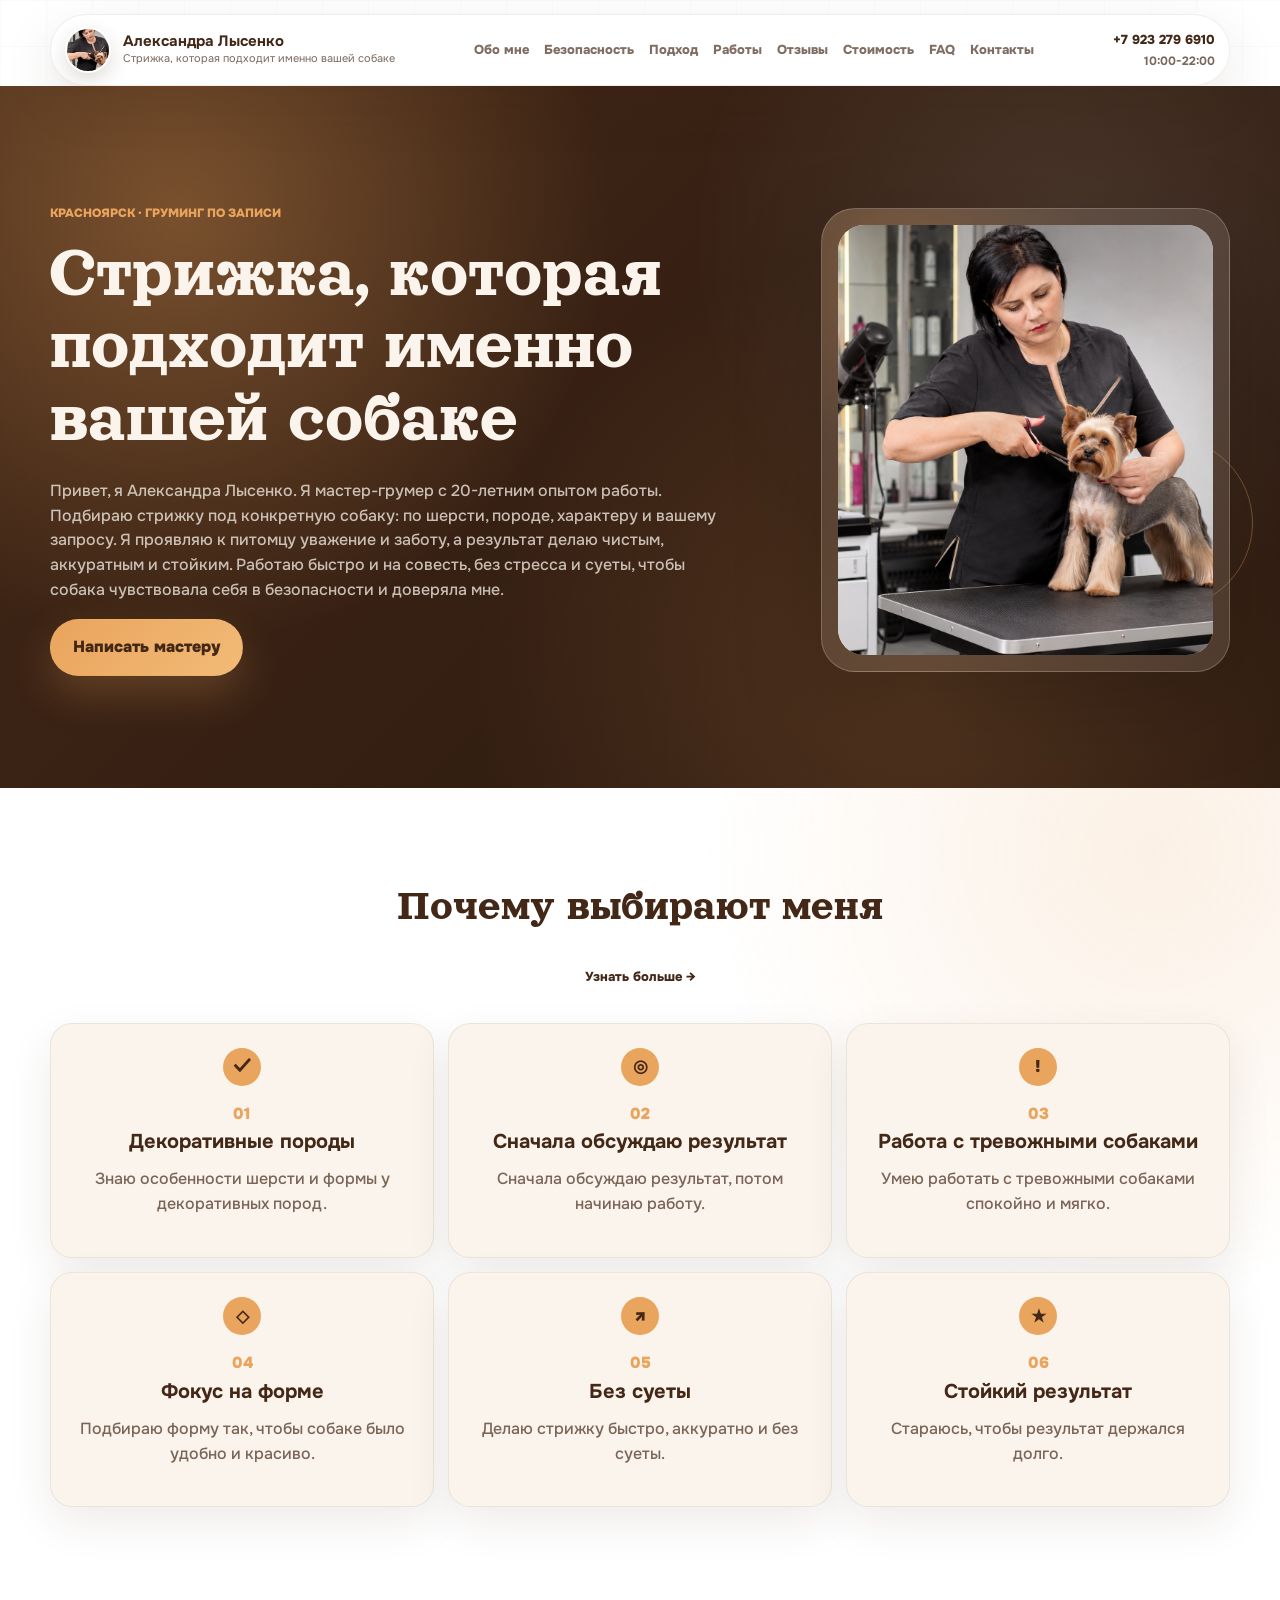
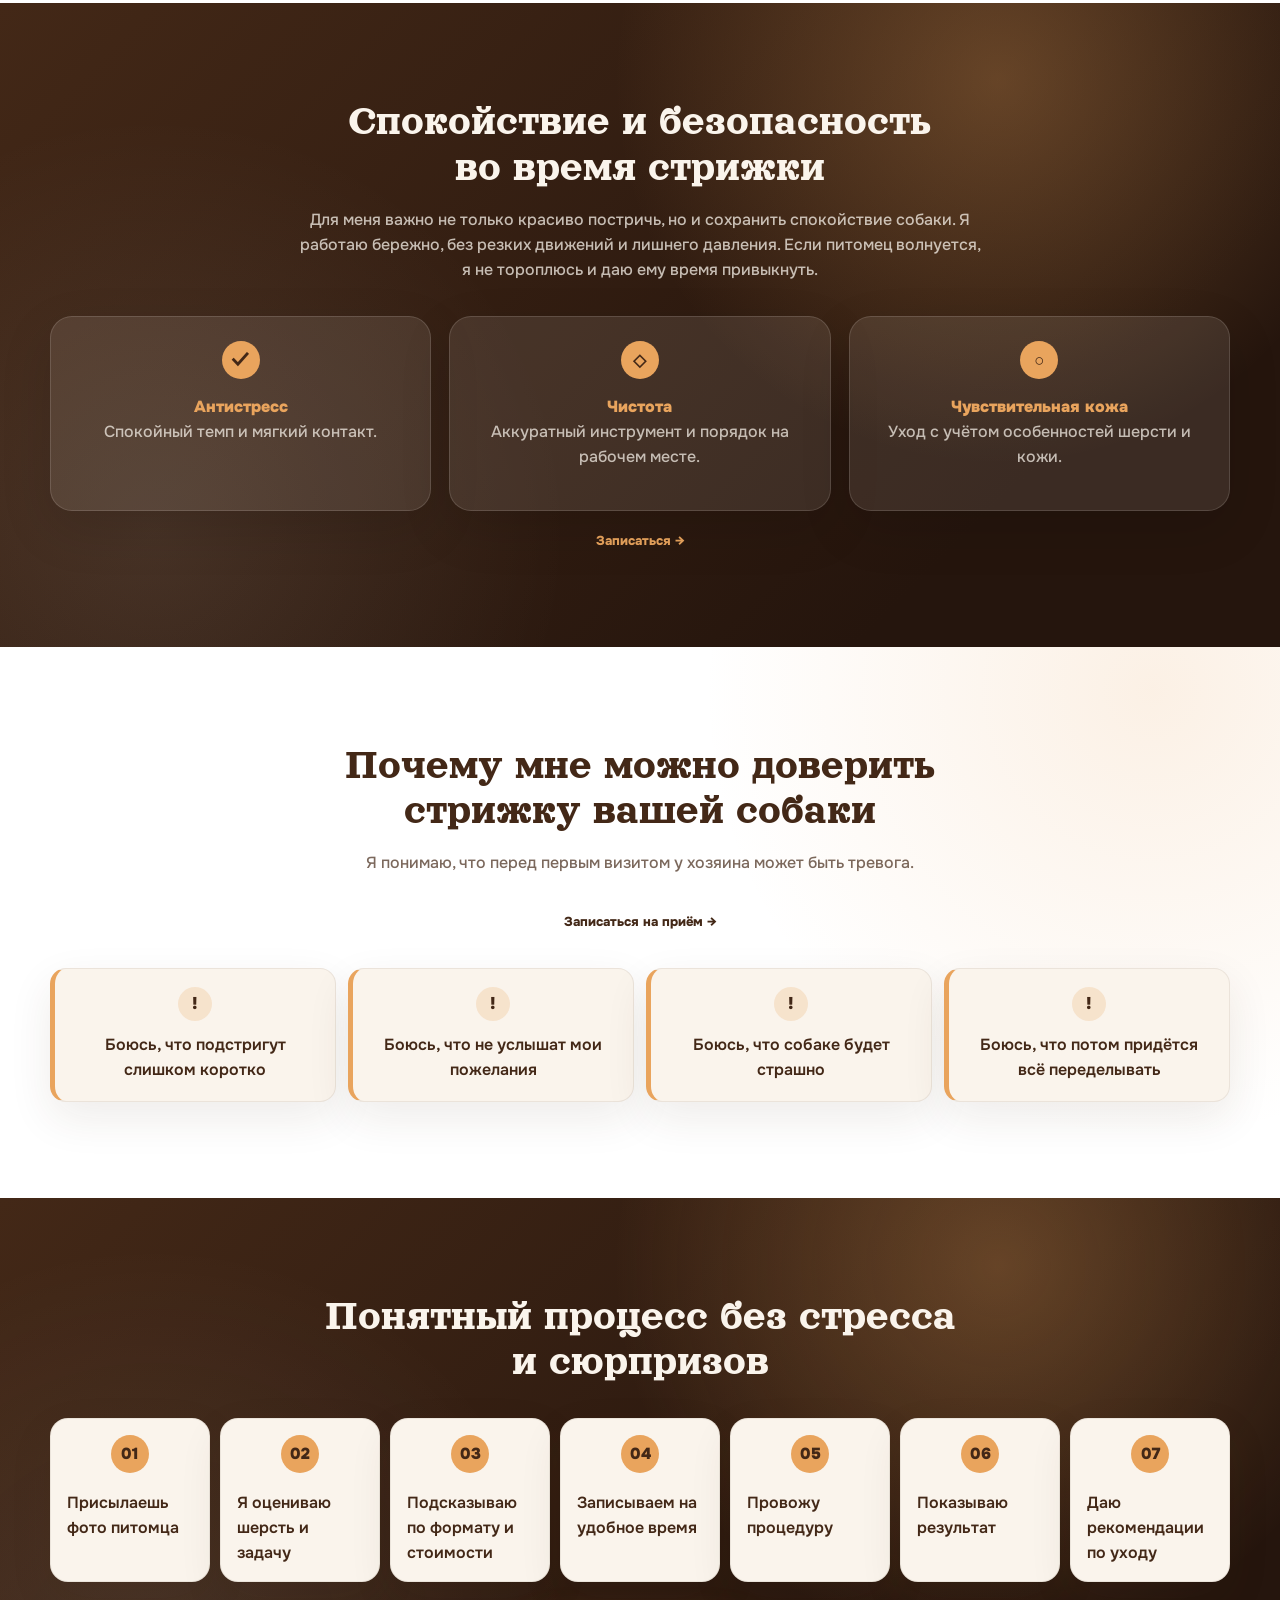
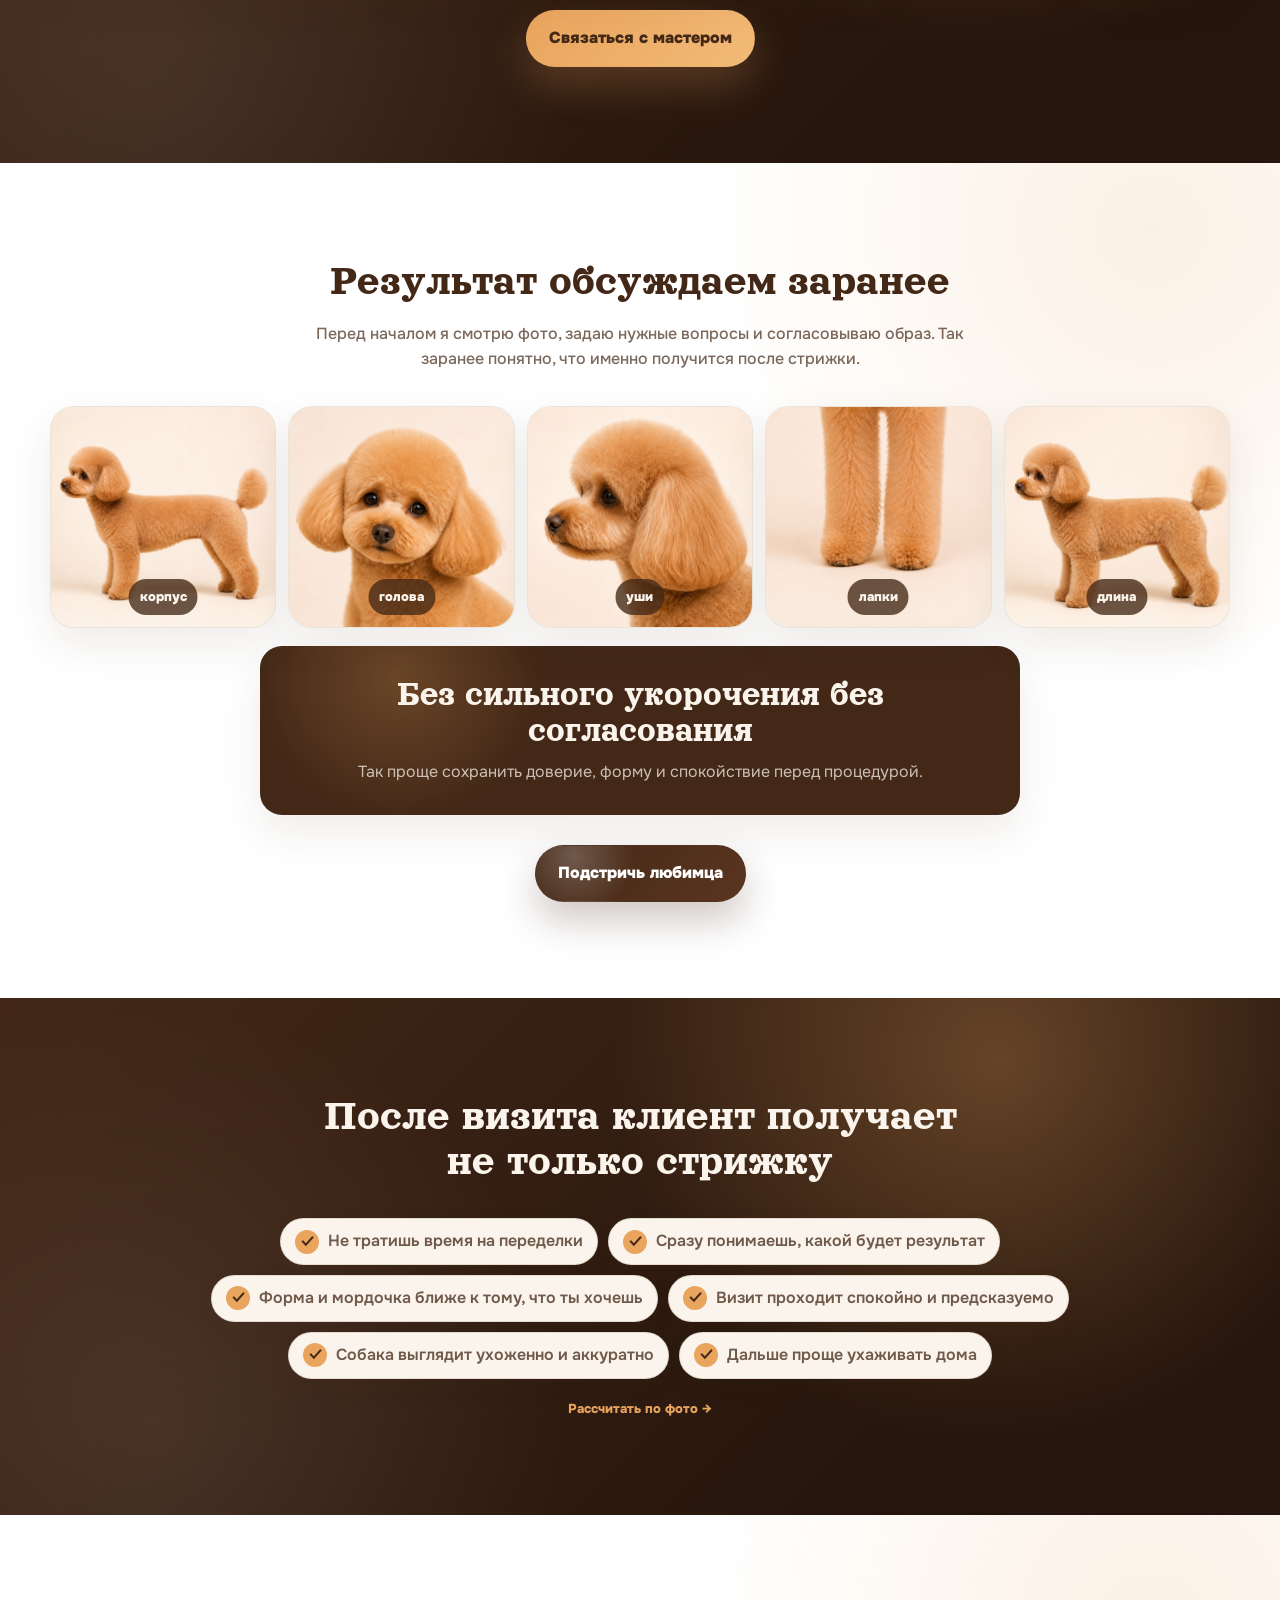
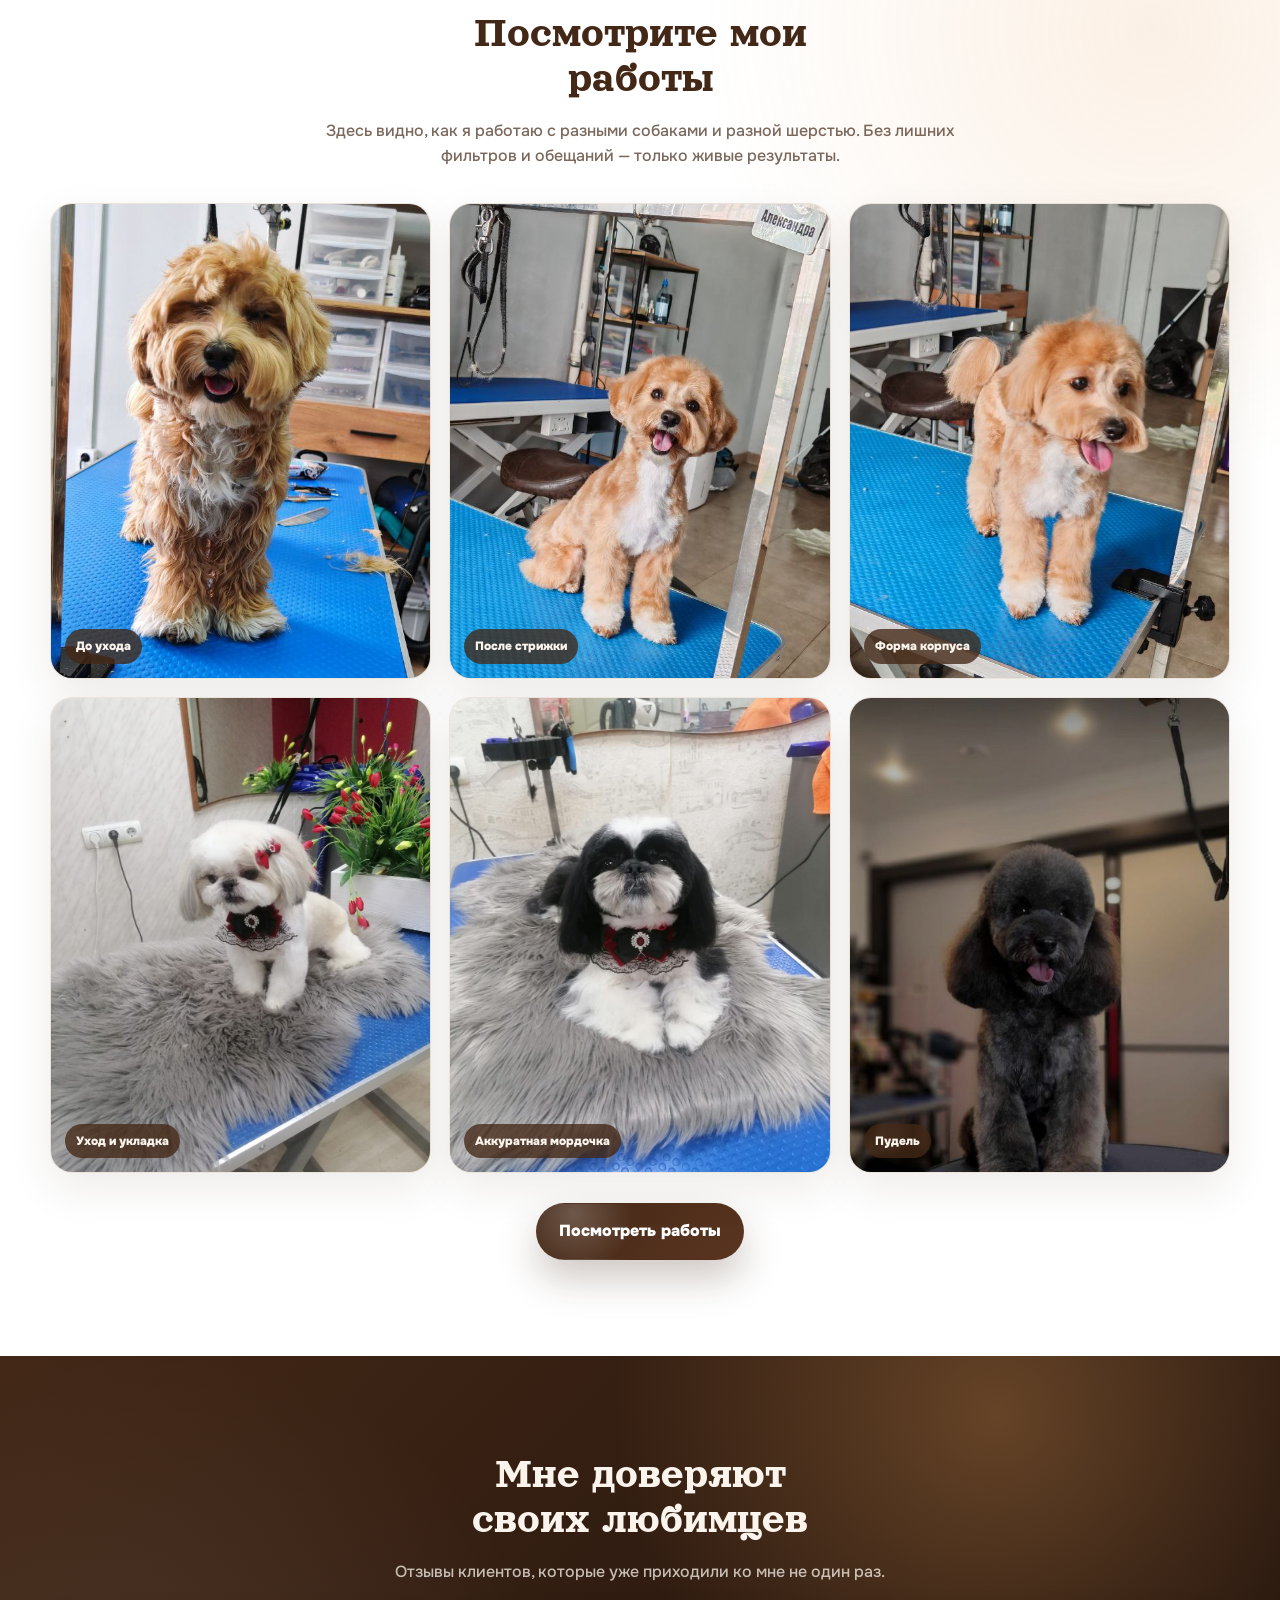
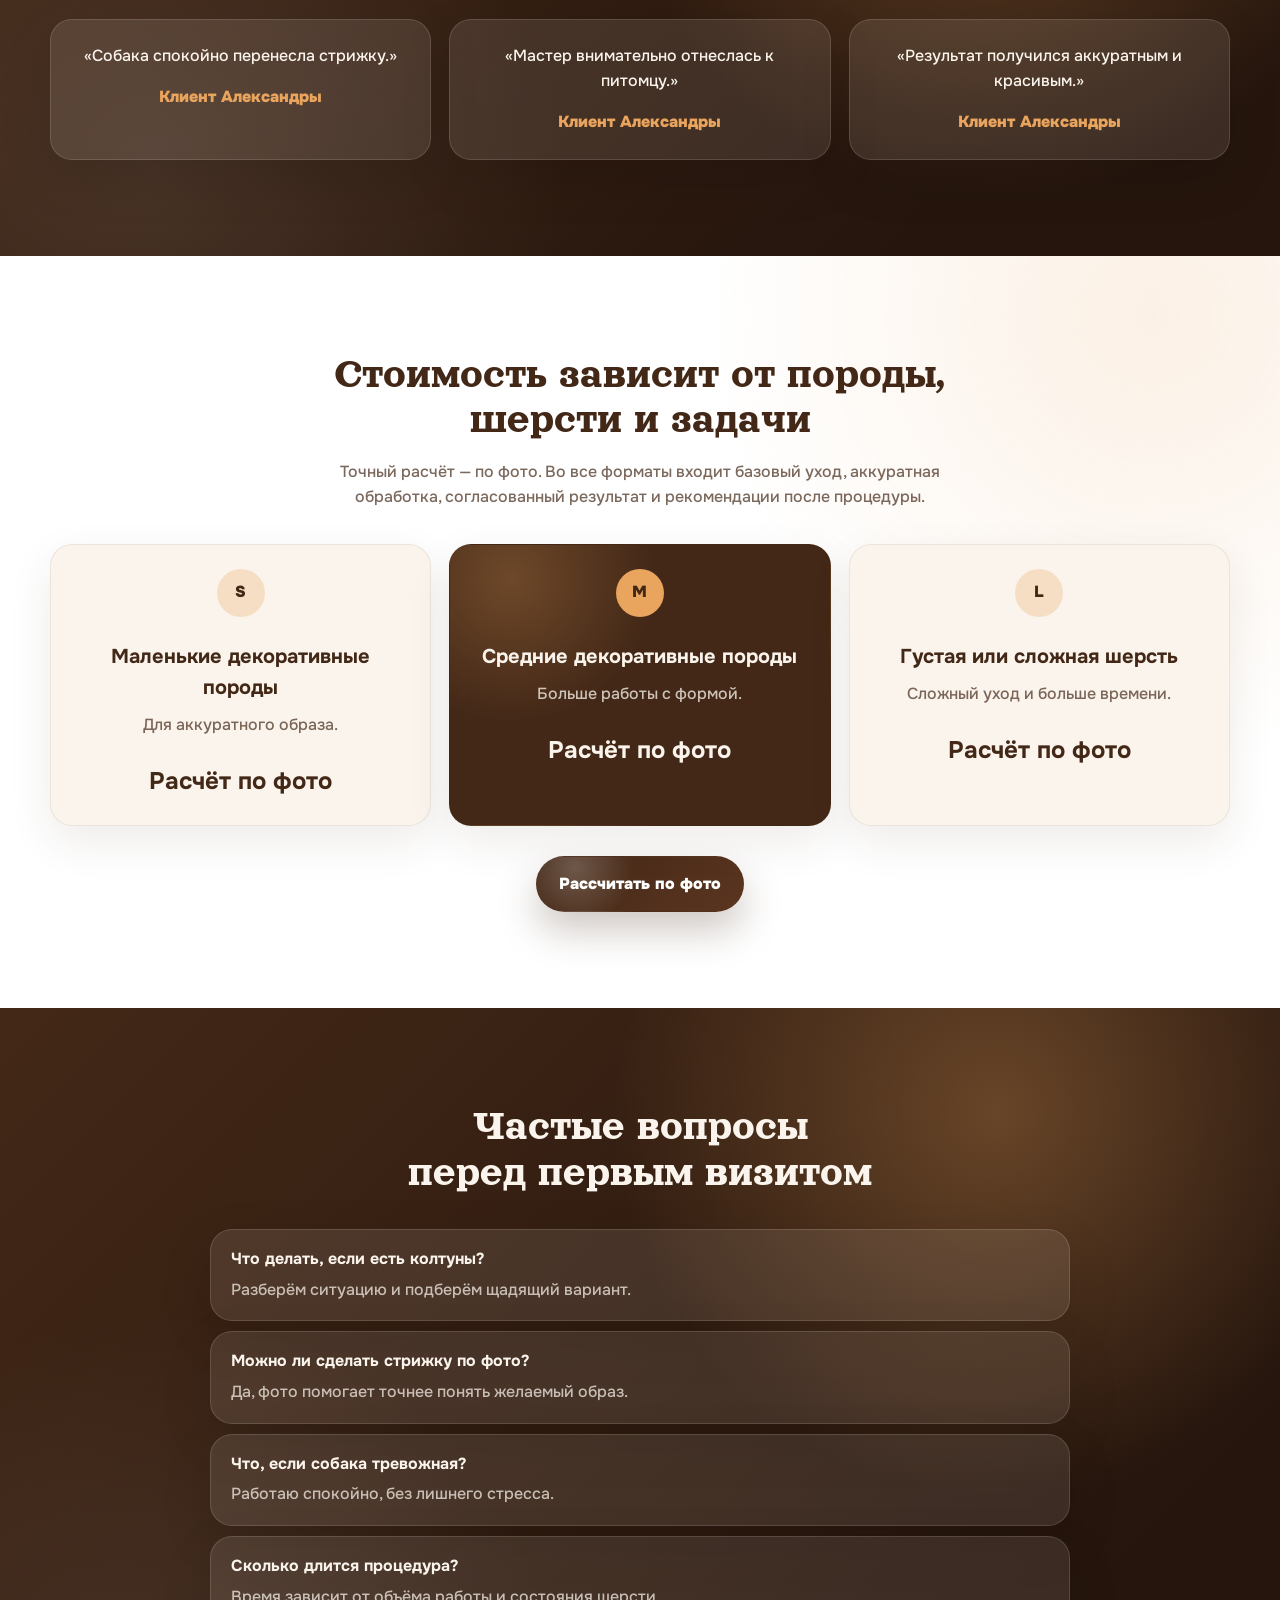
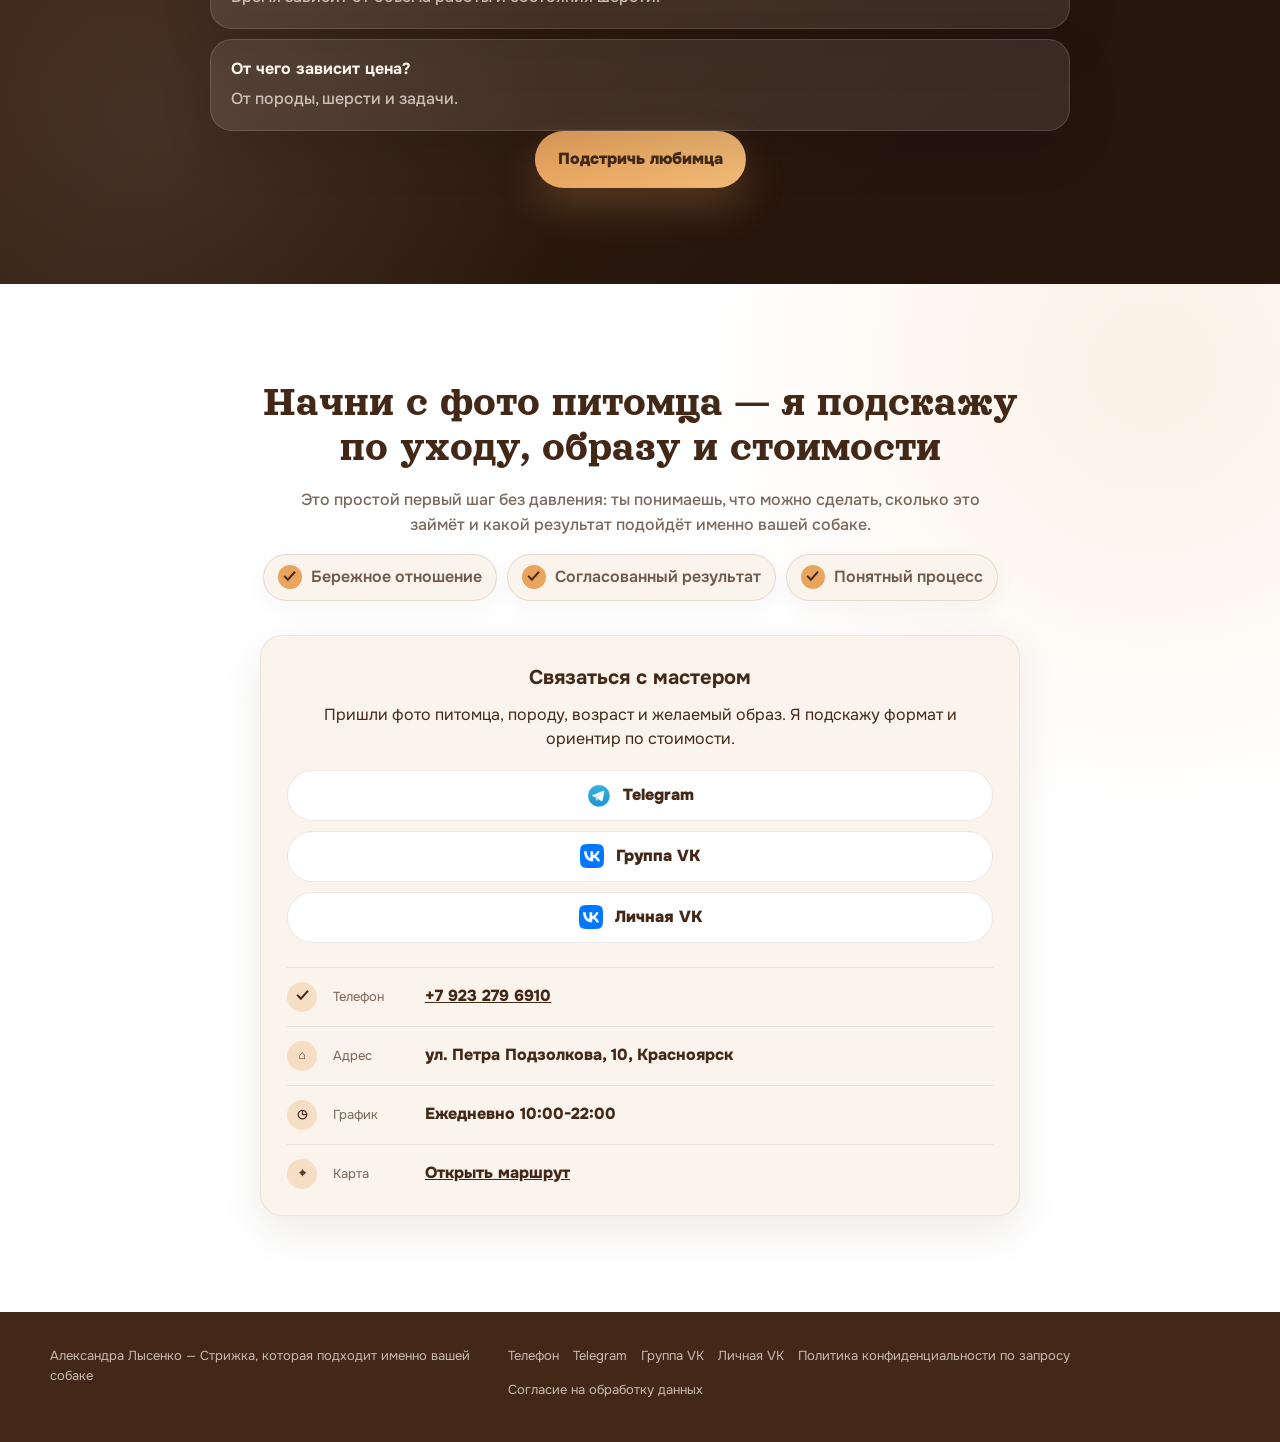
==== index.html @ 7a0119a3 "первый коммит" ====
<!DOCTYPE html>
<html lang="ru">
<head>
  <meta charset="UTF-8" />
  <meta name="viewport" content="width=device-width, initial-scale=1.0" />
  <meta name="description" content="Александра Лысенко — стрижка и уход, которые подходят именно вашей собаке." />
  <meta property="og:title" content="Александра Лысенко — стрижка, которая подходит именно вашей собаке" />
  <meta property="og:description" content="Бережный уход по шерсти, породе, характеру собаки и вашему запросу." />
  <meta property="og:type" content="website" />
  <title>Александра Лысенко — стрижка, которая подходит именно вашей собаке</title>
  <link rel="preconnect" href="https://fonts.googleapis.com" />
  <link rel="preconnect" href="https://fonts.gstatic.com" crossorigin />
  <link href="https://fonts.googleapis.com/css2?family=Onest:wght@400;500;600;700&family=Orelega+One&display=swap" rel="stylesheet" />
  <link rel="stylesheet" href="style.css" />
</head>
<body>
  <div class="page-aura page-aura--rose" aria-hidden="true"></div>
  <div class="page-aura page-aura--sage" aria-hidden="true"></div>

  <header class="site-header">
    <a class="brand" href="#top" aria-label="На главный экран">
      <span class="brand__mark">
        <img src="assets/master-groomer.png" alt="" />
      </span>
      <span>
        <strong>Александра Лысенко</strong>
        <small>Стрижка, которая подходит именно вашей собаке</small>
      </span>
    </a>

    <nav class="main-nav" aria-label="Основное меню">
      <a href="#about">Обо мне</a>
      <a href="#safety">Безопасность</a>
      <a href="#approach">Подход</a>
      <a href="#works">Работы</a>
      <a href="#reviews">Отзывы</a>
      <a href="#price">Стоимость</a>
      <a href="#faq">FAQ</a>
      <a href="#contact">Контакты</a>
    </nav>

    <div class="header-contact" aria-label="Контакты и время работы">
      <a href="tel:+79232796910">+7 923 279 6910</a>
      <span>10:00-22:00</span>
    </div>
  </header>

  <main id="top">

    <section class="hero section section--hero" aria-labelledby="hero-title">
      <div class="hero__content">
        <p class="eyebrow">Красноярск · груминг по записи</p>
        <h1 id="hero-title">Стрижка, которая подходит именно вашей собаке</h1>
        <p class="hero__lead">Привет, я Александра Лысенко. Я мастер-грумер с 20-летним опытом работы. Подбираю стрижку под конкретную собаку: по шерсти, породе, характеру и вашему запросу. Я проявляю к питомцу уважение и заботу, а результат делаю чистым, аккуратным и стойким. Работаю быстро и на совесть, без стресса и суеты, чтобы собака чувствовала себя в безопасности и доверяла мне.</p>

        <div class="hero__actions">
          <a class="button button--primary" href="#contact">Написать мастеру</a>
        </div>
      </div>

      <aside class="hero-card" aria-label="Карточка мастера">
        <div class="hero-card__photo">
          <img src="assets/master-groomer.png" alt="Александра Лысенко стрижёт декоративную собаку в груминг-студии" />
        </div>
      </aside>
    </section>

    <section class="section split section--milk" id="about" aria-labelledby="about-title">
      <div class="section-heading split__sticky">
        <h2 id="about-title">Почему выбирают меня</h2>
        <a class="text-link" href="#contact">Узнать больше →</a>
      </div>

      <div class="feature-list">
        <article class="feature-card feature-card--sage">
          <span>01</span>
          <h3>Декоративные породы</h3>
          <p>Знаю особенности шерсти и формы у декоративных пород.</p>
        </article>
        <article class="feature-card feature-card--rose">
          <span>02</span>
          <h3>Сначала обсуждаю результат</h3>
          <p>Сначала обсуждаю результат, потом начинаю работу.</p>
        </article>
        <article class="feature-card feature-card--sand">
          <span>03</span>
          <h3>Работа с тревожными собаками</h3>
          <p>Умею работать с тревожными собаками спокойно и мягко.</p>
        </article>
        <article class="feature-card feature-card--milk">
          <span>04</span>
          <h3>Фокус на форме</h3>
          <p>Подбираю форму так, чтобы собаке было удобно и красиво.</p>
        </article>
        <article class="feature-card feature-card--sage">
          <span>05</span>
          <h3>Без суеты</h3>
          <p>Делаю стрижку быстро, аккуратно и без суеты.</p>
        </article>
        <article class="feature-card feature-card--rose">
          <span>06</span>
          <h3>Стойкий результат</h3>
          <p>Стараюсь, чтобы результат держался долго.</p>
        </article>
      </div>
    </section>

    <section class="section section--deep" id="safety" aria-labelledby="safety-title">
      <div class="section-heading">
        <h2 id="safety-title">Спокойствие и безопасность<br />во время стрижки</h2>
        <p>Для меня важно не только красиво постричь, но и сохранить спокойствие собаки. Я работаю бережно, без резких движений и лишнего давления. Если питомец волнуется, я не тороплюсь и даю ему время привыкнуть.</p>
      </div>

      <div class="safety-grid">
        <article class="safety-card">
          <span>Антистресс</span>
          <p>Спокойный темп и мягкий контакт.</p>
        </article>
        <article class="safety-card">
          <span>Чистота</span>
          <p>Аккуратный инструмент и порядок на рабочем месте.</p>
        </article>
        <article class="safety-card">
          <span>Чувствительная кожа</span>
          <p>Уход с учётом особенностей шерсти и кожи.</p>
        </article>
      </div>

      <a class="text-link text-link--light" href="#contact">Записаться →</a>
    </section>

    <section class="section anxiety section--milk" aria-labelledby="anxiety-title">
      <div class="section-heading anxiety__content">
        <h2 id="anxiety-title">Почему мне можно доверить<br />стрижку вашей собаки</h2>
        <p>Я понимаю, что перед первым визитом у хозяина может быть тревога.</p>
        <a class="text-link" href="#contact">Записаться на приём →</a>
      </div>

      <div class="anxiety__list">
        <span>Боюсь, что подстригут слишком коротко</span>
        <span>Боюсь, что не услышат мои пожелания</span>
        <span>Боюсь, что собаке будет страшно</span>
        <span>Боюсь, что потом придётся всё переделывать</span>
      </div>
    </section>

    <section class="section process section--deep" aria-labelledby="process-title">
      <div class="section-heading">
        <h2 id="process-title">Понятный процесс без стресса<br />и сюрпризов</h2>
      </div>

      <ol class="process-list">
        <li><span>01</span>Присылаешь фото питомца</li>
        <li><span>02</span>Я оцениваю шерсть и задачу</li>
        <li><span>03</span>Подсказываю по формату и стоимости</li>
        <li><span>04</span>Записываем на удобное время</li>
        <li><span>05</span>Провожу процедуру</li>
        <li><span>06</span>Показываю результат</li>
        <li><span>07</span>Даю рекомендации по уходу</li>
      </ol>

      <a class="button button--primary" href="#contact">Связаться с мастером</a>
    </section>

    <section class="section section--milk" id="approach" aria-labelledby="approach-title">
      <div class="section-heading">
        <h2 id="approach-title">Результат обсуждаем заранее</h2>
        <p>Перед началом я смотрю фото, задаю нужные вопросы и согласовываю образ. Так заранее понятно, что именно получится после стрижки.</p>
      </div>

      <div class="check-area">
        <div class="agreement-grid" aria-label="Зоны согласования">
          <article class="agreement-card">
            <img src="assets/agreement-body.png" alt="" loading="lazy" />
            <span>корпус</span>
          </article>
          <article class="agreement-card">
            <img src="assets/agreement-head.png" alt="" loading="lazy" />
            <span>голова</span>
          </article>
          <article class="agreement-card">
            <img src="assets/agreement-ears.png" alt="" loading="lazy" />
            <span>уши</span>
          </article>
          <article class="agreement-card">
            <img src="assets/agreement-paws.png" alt="" loading="lazy" />
            <span>лапки</span>
          </article>
          <article class="agreement-card">
            <img src="assets/agreement-length.png" alt="" loading="lazy" />
            <span>длина</span>
          </article>
        </div>
        <div class="check-note">
          <strong>Без сильного укорочения без согласования</strong>
          <p>Так проще сохранить доверие, форму и спокойствие перед процедурой.</p>
        </div>
      </div>

      <div class="section-action">
        <a class="button button--primary" href="#contact">Подстричь любимца</a>
      </div>
    </section>

    <section class="section benefits section--deep" aria-labelledby="benefits-title">
      <div class="section-heading">
        <h2 id="benefits-title">После визита клиент получает<br />не только стрижку</h2>
      </div>

      <div class="benefits-grid">
        <span>Не тратишь время на переделки</span>
        <span>Сразу понимаешь, какой будет результат</span>
        <span>Форма и мордочка ближе к тому, что ты хочешь</span>
        <span>Визит проходит спокойно и предсказуемо</span>
        <span>Собака выглядит ухоженно и аккуратно</span>
        <span>Дальше проще ухаживать дома</span>
      </div>

      <a class="text-link" href="#contact">Рассчитать по фото →</a>
    </section>

    <section class="section section--milk" id="works" aria-labelledby="works-title">
      <div class="section-heading">
        <h2 id="works-title">Посмотрите мои<br />работы</h2>
        <p>Здесь видно, как я работаю с разными собаками и разной шерстью. Без лишних фильтров и обещаний — только живые результаты.</p>
      </div>

      <div class="portfolio-grid">
        <figure class="portfolio-card portfolio-card--tall">
          <img src="assets/portfolio-01.jpg" alt="Декоративная собака до комплексного груминга" loading="lazy" />
          <figcaption>До ухода</figcaption>
        </figure>
        <figure class="portfolio-card">
          <img src="assets/portfolio-05.jpg" alt="Рыжая декоративная собака после аккуратной стрижки" loading="lazy" />
          <figcaption>После стрижки</figcaption>
        </figure>
        <figure class="portfolio-card">
          <img src="assets/portfolio-06.jpg" alt="Рыжая декоративная собака после груминга на столе" loading="lazy" />
          <figcaption>Форма корпуса</figcaption>
        </figure>
        <figure class="portfolio-card">
          <img src="assets/portfolio-02.jpg" alt="Белая декоративная собака после ухода с аксессуаром" loading="lazy" />
          <figcaption>Уход и укладка</figcaption>
        </figure>
        <figure class="portfolio-card">
          <img src="assets/portfolio-04.jpg" alt="Чёрно-белая декоративная собака после груминга" loading="lazy" />
          <figcaption>Аккуратная мордочка</figcaption>
        </figure>
        <figure class="portfolio-card">
          <img src="assets/portfolio-03.jpg" alt="Пудель после стрижки в салоне" loading="lazy" />
          <figcaption>Пудель</figcaption>
        </figure>
      </div>

      <div class="section-action">
        <a class="button button--primary" href="#works">Посмотреть работы</a>
      </div>
    </section>

    <section class="section section--deep" id="reviews" aria-labelledby="reviews-title">
      <div class="section-heading">
        <h2 id="reviews-title">Мне доверяют<br />своих любимцев</h2>
        <p class="rating-line">Отзывы клиентов, которые уже приходили ко мне не один раз.</p>
      </div>

      <div class="reviews-grid">
        <article class="review-card">
          <p>«Собака спокойно перенесла стрижку.»</p>
          <span>Клиент Александры</span>
        </article>
        <article class="review-card">
          <p>«Мастер внимательно отнеслась к питомцу.»</p>
          <span>Клиент Александры</span>
        </article>
        <article class="review-card">
          <p>«Результат получился аккуратным и красивым.»</p>
          <span>Клиент Александры</span>
        </article>
      </div>
    </section>

    <section class="section section--milk" id="price" aria-labelledby="price-title">
      <div class="section-heading">
        <h2 id="price-title">Стоимость зависит от породы,<br />шерсти и задачи</h2>
        <p>Точный расчёт — по фото. Во все форматы входит базовый уход, аккуратная обработка, согласованный результат и рекомендации после процедуры.</p>
      </div>

      <div class="price-grid">
        <article class="price-card">
          <span class="price-card__size">S</span>
          <h3>Маленькие декоративные породы</h3>
          <p>Для аккуратного образа.</p>
          <strong>Расчёт по фото</strong>
        </article>
        <article class="price-card price-card--accent">
          <span class="price-card__size">M</span>
          <h3>Средние декоративные породы</h3>
          <p>Больше работы с формой.</p>
          <strong>Расчёт по фото</strong>
        </article>
        <article class="price-card">
          <span class="price-card__size">L</span>
          <h3>Густая или сложная шерсть</h3>
          <p>Сложный уход и больше времени.</p>
          <strong>Расчёт по фото</strong>
        </article>
      </div>

      <div class="section-action">
        <a class="button button--primary" href="#contact">Рассчитать по фото</a>
      </div>
    </section>

    <section class="section section--deep" id="faq" aria-labelledby="faq-title">
      <div class="section-heading">
        <h2 id="faq-title">Частые вопросы<br />перед первым визитом</h2>
      </div>

      <div class="faq-list">
        <article class="faq-item">
          <h3>Что делать, если есть колтуны?</h3>
          <p>Разберём ситуацию и подберём щадящий вариант.</p>
        </article>
        <article class="faq-item">
          <h3>Можно ли сделать стрижку по фото?</h3>
          <p>Да, фото помогает точнее понять желаемый образ.</p>
        </article>
        <article class="faq-item">
          <h3>Что, если собака тревожная?</h3>
          <p>Работаю спокойно, без лишнего стресса.</p>
        </article>
        <article class="faq-item">
          <h3>Сколько длится процедура?</h3>
          <p>Время зависит от объёма работы и состояния шерсти.</p>
        </article>
        <article class="faq-item">
          <h3>От чего зависит цена?</h3>
          <p>От породы, шерсти и задачи.</p>
        </article>
      </div>

      <a class="button button--primary" href="#contact">Подстричь любимца</a>
    </section>

    <section class="section final section--milk" id="contact" aria-labelledby="contact-title">
      <div class="section-heading final__content">
        <h2 id="contact-title">Начни с фото питомца — я подскажу<br />по уходу, образу и стоимости</h2>
        <p>Это простой первый шаг без давления: ты понимаешь, что можно сделать, сколько это займёт и какой результат подойдёт именно вашей собаке.</p>
        <ul class="final__bullets">
          <li>Бережное отношение</li>
          <li>Согласованный результат</li>
          <li>Понятный процесс</li>
        </ul>
      </div>

      <aside class="contact-card" aria-label="Контакты">
        <h3>Связаться с мастером</h3>
        <p>Пришли фото питомца, породу, возраст и желаемый образ. Я подскажу формат и ориентир по стоимости.</p>
        <div class="social-links" aria-label="Социальные сети и мессенджеры">
          <a class="social-link social-link--telegram" href="https://t.me/Aleksagroomer" target="_blank" rel="noopener">
            <img src="assets/social-telegram.png" alt="" width="24" height="24" />
            <span>Telegram</span>
          </a>
          <a class="social-link" href="https://vk.com/aleksandragroomer" target="_blank" rel="noopener">
            <img src="assets/social-vk.webp" alt="" width="24" height="24" />
            <span>Группа VK</span>
          </a>
          <a class="social-link" href="https://vk.com/dama_buben" target="_blank" rel="noopener">
            <img src="assets/social-vk.webp" alt="" width="24" height="24" />
            <span>Личная VK</span>
          </a>
        </div>
        <dl>
          <div>
            <dt>Телефон</dt>
            <dd><a href="tel:+79232796910">+7 923 279 6910</a></dd>
          </div>
          <div>
            <dt>Адрес</dt>
            <dd>ул. Петра Подзолкова, 10, Красноярск</dd>
          </div>
          <div>
            <dt>График</dt>
            <dd>Ежедневно 10:00-22:00</dd>
          </div>
          <div>
            <dt>Карта</dt>
            <dd><a href="https://yandex.ru/maps/?text=%D1%83%D0%BB.%20%D0%9F%D0%B5%D1%82%D1%80%D0%B0%20%D0%9F%D0%BE%D0%B4%D0%B7%D0%BE%D0%BB%D0%BA%D0%BE%D0%B2%D0%B0%2C%2010%2C%20%D0%9A%D1%80%D0%B0%D1%81%D0%BD%D0%BE%D1%8F%D1%80%D1%81%D0%BA" target="_blank" rel="noopener">Открыть маршрут</a></dd>
          </div>
        </dl>
      </aside>
    </section>

  </main>

  <footer class="site-footer">
    <p>Александра Лысенко — Стрижка, которая подходит именно вашей собаке</p>
    <nav aria-label="Документы и контакты">
      <a href="tel:+79232796910">Телефон</a>
      <a href="https://t.me/Aleksagroomer" target="_blank" rel="noopener">Telegram</a>
      <a href="https://vk.com/aleksandragroomer" target="_blank" rel="noopener">Группа VK</a>
      <a href="https://vk.com/dama_buben" target="_blank" rel="noopener">Личная VK</a>
      <span>Политика конфиденциальности по запросу</span>
      <span>Согласие на обработку данных</span>
    </nav>
  </footer>
</body>
</html>
---- style.css ----
:root {
  --white: #FFFFFF;
  --milk: #FAF4EC;
  --cinnamon: #432817;
  --cinnamon-2: #5A3520;
  --caramel: #E9A45D;
  --caramel-deep: #C78145;
  --sand: #E8D7C4;
  --ink-soft: rgba(67, 40, 23, 0.7);
  --ink-faint: rgba(67, 40, 23, 0.12);
  --light-soft: rgba(250, 244, 236, 0.76);
  --light-faint: rgba(250, 244, 236, 0.14);
  --shadow: 0 24px 70px rgba(67, 40, 23, 0.14);
  --shadow-soft: 0 16px 44px rgba(67, 40, 23, 0.09);
  --container: 1180px;
  --radius: 22px;
  --radius-lg: 34px;
  --section-y: 96px;
  --text-size: 16px;
  --text-line: 1.55;
}

* {
  box-sizing: border-box;
}

html {
  scroll-behavior: smooth;
}

body {
  margin: 0;
  color: var(--cinnamon);
  background:
    radial-gradient(circle at 8% 10%, rgba(233, 164, 93, 0.16), transparent 24rem),
    radial-gradient(circle at 94% 20%, rgba(67, 40, 23, 0.1), transparent 26rem),
    var(--white);
  font-family: "Onest", sans-serif;
  line-height: 1.55;
  overflow-x: hidden;
}

body::before {
  content: "";
  position: fixed;
  inset: 0;
  z-index: -4;
  background-image:
    linear-gradient(rgba(67, 40, 23, 0.025) 1px, transparent 1px),
    linear-gradient(90deg, rgba(67, 40, 23, 0.02) 1px, transparent 1px);
  background-size: 46px 46px;
  mask-image: linear-gradient(to bottom, black, transparent 72%);
}

a {
  color: inherit;
}

img {
  max-width: 100%;
}

.page-aura {
  position: fixed;
  z-index: -3;
  pointer-events: none;
  border-radius: 999px;
  filter: blur(8px);
}

.page-aura--rose {
  left: -14rem;
  top: 34rem;
  width: 34rem;
  height: 34rem;
  background: radial-gradient(circle, rgba(233, 164, 93, 0.26), transparent 70%);
}

.page-aura--sage {
  right: -12rem;
  top: 62rem;
  width: 38rem;
  height: 38rem;
  background: radial-gradient(circle, rgba(67, 40, 23, 0.12), transparent 70%);
}

.site-header {
  position: sticky;
  top: 14px;
  z-index: 20;
  display: grid;
  grid-template-columns: auto 1fr auto;
  gap: 22px;
  align-items: center;
  width: min(var(--container), calc(100% - 32px));
  margin: 14px auto 0;
  padding: 12px 14px;
  border: 1px solid rgba(67, 40, 23, 0.08);
  border-radius: 999px;
  background: rgba(255, 255, 255, 0.9);
  box-shadow: 0 18px 54px rgba(67, 40, 23, 0.1);
  backdrop-filter: blur(18px);
}

.brand {
  display: inline-flex;
  gap: 12px;
  align-items: center;
  min-width: 0;
  text-decoration: none;
}

.brand__mark {
  display: block;
  width: 46px;
  height: 46px;
  border: 2px solid var(--white);
  border-radius: 50%;
  background: var(--sand);
  box-shadow: 0 8px 20px rgba(67, 40, 23, 0.16);
  overflow: hidden;
}

.brand__mark img {
  display: block;
  width: 100%;
  height: 100%;
  object-fit: cover;
  object-position: 52% 24%;
  transform: scale(1.55);
}

.brand strong,
.brand small {
  display: block;
}

.brand strong {
  font-size: 15px;
  line-height: 1.1;
}

.brand small {
  color: var(--ink-soft);
  font-size: 11px;
}

.main-nav {
  display: flex;
  justify-content: center;
  gap: 15px;
  min-width: 0;
  scrollbar-width: none;
}

.main-nav::-webkit-scrollbar {
  display: none;
}

.main-nav a,
.header-contact,
.text-link {
  font-size: 13px;
  font-weight: 800;
  text-decoration: none;
}

.main-nav a {
  color: rgba(67, 40, 23, 0.68);
}

.main-nav a:hover,
.text-link:hover {
  color: var(--caramel-deep);
}

.header-contact {
  display: grid;
  gap: 2px;
  justify-items: end;
  white-space: nowrap;
}

.header-contact a {
  color: var(--cinnamon);
  text-decoration: none;
}

.header-contact span {
  color: var(--ink-soft);
  font-size: 12px;
  font-weight: 700;
}

.section {
  position: relative;
  width: min(var(--container), calc(100% - 32px));
  margin: 0 auto;
  padding: var(--section-y) 0;
}

.section--milk,
.section--rose,
.section--sage,
.section--deep,
.section--soft,
.section--hero {
  width: 100%;
  padding-inline: max(16px, calc((100% - var(--container)) / 2));
}

.section--hero {
  display: grid;
  grid-template-columns: minmax(0, 1.08fr) minmax(300px, 0.62fr);
  gap: 58px;
  align-items: center;
  padding-top: 118px;
  padding-bottom: 112px;
  color: var(--milk);
  background:
    radial-gradient(circle at 14% 18%, rgba(233, 164, 93, 0.34), transparent 27rem),
    radial-gradient(circle at 84% 22%, rgba(255, 255, 255, 0.11), transparent 24rem),
    radial-gradient(circle at 72% 86%, rgba(233, 164, 93, 0.18), transparent 28rem),
    linear-gradient(135deg, var(--cinnamon), #2D1A10 82%);
}

.section--milk {
  background:
    radial-gradient(circle at 90% 8%, rgba(233, 164, 93, 0.16), transparent 28rem),
    var(--white);
}

.section--rose,
.section--soft {
  color: var(--milk);
  background:
    radial-gradient(circle at 12% 24%, rgba(233, 164, 93, 0.28), transparent 26rem),
    radial-gradient(circle at 88% 76%, rgba(255, 255, 255, 0.08), transparent 26rem),
    linear-gradient(135deg, var(--cinnamon), #321D12 76%);
}

.section--sage {
  background:
    radial-gradient(circle at 82% 18%, rgba(233, 164, 93, 0.14), transparent 24rem),
    linear-gradient(180deg, var(--white), var(--milk));
}

.section--deep {
  color: var(--milk);
  background:
    radial-gradient(circle at 78% 12%, rgba(233, 164, 93, 0.3), transparent 24rem),
    radial-gradient(circle at 12% 82%, rgba(250, 244, 236, 0.09), transparent 26rem),
    linear-gradient(135deg, var(--cinnamon), #25150D 78%);
}

.final {
  display: grid;
  justify-items: center;
}

.eyebrow {
  margin: 0 0 14px;
  color: var(--caramel-deep);
  font-size: 12px;
  font-weight: 900;
  letter-spacing: 0;
  text-transform: uppercase;
}

.section--hero .eyebrow,
.section--rose .eyebrow,
.section--deep .eyebrow,
.section--soft .eyebrow {
  color: var(--caramel);
}

h1,
h2,
h3,
p {
  margin-top: 0;
}

h1,
h2 {
  font-family: "Orelega One", serif;
  font-weight: 400;
  line-height: 0.98;
}

h1 {
  max-width: 760px;
  margin-bottom: 24px;
  font-size: clamp(46px, 5.8vw, 78px);
}

h2 {
  margin-bottom: 18px;
  font-size: clamp(38px, 5vw, 70px);
}

.section:not(.section--hero) h2 {
  max-width: 840px;
  margin-right: auto;
  margin-left: auto;
  font-size: clamp(32px, 3.4vw, 48px);
  line-height: 1.04;
}

h3 {
  margin-bottom: 10px;
  font-size: 20px;
}

.hero__lead,
.section-heading p,
.final__content > p,
.anxiety__content p {
  max-width: 690px;
  color: var(--ink-soft);
  font-family: "Onest", sans-serif;
  font-size: var(--text-size);
  font-weight: 500;
  line-height: var(--text-line);
}

.section--hero .hero__lead,
.section--rose .section-heading p,
.section--deep .section-heading p,
.section--soft .section-heading p {
  color: rgba(250, 244, 236, 0.74);
}

.hero__content {
  max-width: 760px;
}

.hero__actions,
.benefits-grid,
.check-list,
.final__bullets {
  display: flex;
  flex-wrap: wrap;
  gap: 10px;
}

.benefits-grid span,
.check-list li,
.final__bullets li {
  padding: 10px 14px;
  border: 1px solid var(--ink-faint);
  border-radius: 999px;
  color: rgba(67, 40, 23, 0.76);
  background: var(--milk);
  box-shadow: 0 8px 24px rgba(67, 40, 23, 0.045);
  font-size: var(--text-size);
  font-weight: 600;
  line-height: var(--text-line);
}

.section--soft .faq-item,
.section--rose .review-card {
  border-color: var(--light-faint);
  color: var(--milk);
  background: rgba(250, 244, 236, 0.1);
  box-shadow: 0 18px 52px rgba(0, 0, 0, 0.12);
}

.button {
  display: inline-flex;
  justify-content: center;
  align-items: center;
  gap: 10px;
  width: fit-content;
  max-width: 100%;
  min-height: 52px;
  padding: 15px 22px;
  border: 1px solid transparent;
  border-radius: 999px;
  font-weight: 900;
  text-decoration: none;
  transition: transform 180ms ease, box-shadow 180ms ease, background 180ms ease;
}

.button:hover {
  transform: translateY(-2px);
}

.button--primary {
  color: var(--white);
  background:
    radial-gradient(circle at 18% 18%, rgba(255, 255, 255, 0.22), transparent 34%),
    linear-gradient(135deg, var(--cinnamon), var(--cinnamon-2));
  box-shadow: 0 18px 38px rgba(67, 40, 23, 0.26);
}

.section--hero .button--primary,
.section--rose .button--primary,
.section--deep .button--primary,
.section--soft .button--primary {
  color: var(--cinnamon);
  background: linear-gradient(135deg, var(--caramel), #F2BB77);
  box-shadow: 0 18px 42px rgba(233, 164, 93, 0.24);
}

.button--soft {
  border-color: rgba(250, 244, 236, 0.28);
  color: var(--milk);
  background: rgba(250, 244, 236, 0.12);
}

.text-link {
  display: inline-flex;
  margin-top: 20px;
  color: var(--cinnamon);
}

.section--rose .text-link,
.section--soft .text-link,
.section--deep .text-link,
.text-link--light {
  color: var(--caramel);
}

.hero-card,
.portfolio-card,
.review-card,
.feature-card,
.price-card,
.contact-card,
.faq-item,
.safety-card {
  border: 1px solid rgba(67, 40, 23, 0.08);
  border-radius: var(--radius);
  box-shadow: var(--shadow-soft);
}

.hero-card {
  position: relative;
  display: block;
  max-width: 440px;
  padding: 16px;
  border-color: rgba(250, 244, 236, 0.22);
  border-radius: var(--radius-lg);
  background:
    radial-gradient(circle at 18% 12%, rgba(233, 164, 93, 0.24), transparent 12rem),
    rgba(250, 244, 236, 0.12);
  box-shadow: 0 28px 90px rgba(0, 0, 0, 0.18);
}

.hero-card::before {
  content: "";
  position: absolute;
  right: -24px;
  bottom: 62px;
  width: 170px;
  height: 170px;
  border: 1px solid rgba(233, 164, 93, 0.34);
  border-radius: 50%;
}

.hero-card__photo {
  position: relative;
  height: 430px;
  border-radius: 26px;
  overflow: hidden;
  background: var(--sand);
}

.hero-card__photo img {
  display: block;
  width: 100%;
  height: 100%;
  object-fit: cover;
  object-position: 52% 42%;
}

.hero-card__info {
  position: relative;
  display: grid;
  gap: 8px;
  padding: 18px 6px 4px;
}

.rating,
.rating-line {
  color: var(--caramel);
  font-weight: 900;
}

.hero-card__info p {
  margin-bottom: 0;
  color: rgba(250, 244, 236, 0.76);
}

.section-heading {
  max-width: 760px;
  margin-bottom: 34px;
}

.section:not(.section--hero) .section-heading {
  margin-right: auto;
  margin-left: auto;
  text-align: center;
}

.section:not(.section--hero) .section-heading p,
.section:not(.section--hero) .final__content > p {
  margin-right: auto;
  margin-left: auto;
}

.section:not(.section--hero) .section-action,
.section:not(.section--hero) > .text-link {
  display: flex;
  justify-content: center;
  align-items: center;
  width: fit-content;
  margin-right: auto;
  margin-left: auto;
}

.section:not(.section--hero) .button {
  margin-right: auto;
  margin-left: auto;
}

.section:not(.section--hero) > .button {
  display: flex;
  width: fit-content;
}

.section:not(.section--hero) .feature-list,
.section:not(.section--hero) .portfolio-grid,
.section:not(.section--hero) .reviews-grid,
.section:not(.section--hero) .price-grid,
.section:not(.section--hero) .safety-grid,
.section:not(.section--hero) .agreement-grid,
.section:not(.section--hero) .anxiety__list,
.section:not(.section--hero) .process-list,
.section:not(.section--hero) .faq-list {
  margin-right: auto;
  margin-left: auto;
}

.portfolio-grid,
.reviews-grid,
.price-grid,
.safety-grid {
  display: grid;
  grid-template-columns: repeat(3, minmax(0, 1fr));
  gap: 18px;
  justify-content: center;
}

.portfolio-grid {
  align-items: stretch;
  margin-top: 24px;
}

.portfolio-card {
  position: relative;
  margin: 0;
  overflow: hidden;
  background: var(--milk);
}

.portfolio-card img {
  display: block;
  width: 100%;
  aspect-ratio: 4 / 5;
  object-fit: cover;
  object-position: center 42%;
}

.portfolio-card--tall img,
.portfolio-card:nth-child(5) img {
  object-position: center 36%;
}

.portfolio-card figcaption {
  position: absolute;
  left: 14px;
  bottom: 14px;
  padding: 8px 11px;
  border-radius: 999px;
  color: var(--milk);
  background: rgba(67, 40, 23, 0.78);
  font-size: 12px;
  font-weight: 900;
}

.review-card,
.feature-card,
.price-card,
.safety-card {
  padding: 24px;
  text-align: center;
}

.feature-card,
.safety-card,
.process-list li,
.anxiety__list span,
.benefits-grid span,
.final__bullets li {
  position: relative;
}

.feature-card::before,
.safety-card::before,
.anxiety__list span::before,
.benefits-grid span::before,
.final__bullets li::before {
  display: grid;
  place-items: center;
  width: 38px;
  height: 38px;
  margin: 0 auto 16px;
  border-radius: 50%;
  color: var(--cinnamon);
  background: var(--caramel);
  font-size: 17px;
  font-weight: 900;
  line-height: 1;
}

.feature-card::before {
  content: "✓";
}

.feature-card:nth-child(2)::before {
  content: "◎";
}

.feature-card:nth-child(3)::before {
  content: "!";
}

.feature-card:nth-child(4)::before {
  content: "◇";
}

.feature-card:nth-child(5)::before {
  content: "↗";
}

.feature-card:nth-child(6)::before {
  content: "★";
}

.review-card,
.safety-card {
  background: var(--milk);
}

.section--deep .review-card {
  color: var(--milk);
  border-color: var(--light-faint);
  background: rgba(250, 244, 236, 0.1);
  box-shadow: 0 18px 52px rgba(0, 0, 0, 0.12);
}

.review-card p {
  color: var(--cinnamon);
  font-size: var(--text-size);
  font-weight: 500;
  line-height: var(--text-line);
}

.section--rose .review-card p,
.section--deep .review-card p {
  color: var(--milk);
}

.review-card span,
.feature-card span,
.safety-card span {
  color: var(--caramel);
  font-weight: 900;
}

.feature-list {
  display: grid;
  grid-template-columns: repeat(3, minmax(0, 1fr));
  gap: 14px;
  justify-content: center;
}

.feature-card,
.price-card {
  background: var(--milk);
}

.section--deep .feature-card,
.section--deep .price-card,
.section--deep .faq-item,
.section--deep .safety-card {
  color: var(--milk);
  border-color: var(--light-faint);
  background: rgba(250, 244, 236, 0.1);
  box-shadow: 0 18px 52px rgba(0, 0, 0, 0.12);
}

.feature-card--sage,
.feature-card--rose,
.feature-card--sand,
.feature-card--milk {
  background: var(--milk);
}

.feature-card p,
.price-card p,
.safety-card p {
  color: var(--ink-soft);
  font-size: var(--text-size);
  font-weight: 500;
  line-height: var(--text-line);
}

.section--deep .feature-card p,
.section--deep .price-card p,
.section--deep .safety-card p {
  color: rgba(250, 244, 236, 0.72);
}

.section-action {
  margin-top: 30px;
}

.anxiety__list {
  display: grid;
  grid-template-columns: repeat(4, minmax(0, 1fr));
  gap: 12px;
  justify-content: center;
}

.anxiety__list span {
  display: block;
  padding: 18px;
  border: 1px solid rgba(67, 40, 23, 0.08);
  border-left: 5px solid var(--caramel);
  border-radius: 16px;
  background: var(--milk);
  box-shadow: var(--shadow-soft);
  font-size: var(--text-size);
  font-weight: 600;
  line-height: var(--text-line);
  text-align: center;
}

.anxiety__list span::before {
  content: "!";
  width: 34px;
  height: 34px;
  margin: 0 auto 12px;
  background: rgba(233, 164, 93, 0.22);
}

.check-area {
  display: grid;
  gap: 18px;
}

.check-note {
  max-width: 760px;
  margin-right: auto;
  margin-left: auto;
  padding: 30px;
  border-radius: var(--radius);
  color: var(--milk);
  background:
    radial-gradient(circle at 18% 18%, rgba(233, 164, 93, 0.24), transparent 9rem),
    var(--cinnamon);
  box-shadow: var(--shadow-soft);
  text-align: center;
}

.check-note strong {
  display: block;
  margin-bottom: 12px;
  font-family: "Orelega One", serif;
  font-weight: 400;
  font-size: 36px;
  line-height: 1;
}

.check-note p {
  margin-bottom: 0;
  color: rgba(250, 244, 236, 0.74);
}

.check-list,
.final__bullets {
  align-items: flex-start;
  align-content: flex-start;
  margin: 0;
  padding: 0;
  list-style: none;
}

.check-list li,
.final__bullets li {
  flex: 0 0 auto;
}

.agreement-grid {
  display: grid;
  grid-template-columns: repeat(5, minmax(0, 1fr));
  gap: 12px;
  justify-content: center;
}

.agreement-card {
  position: relative;
  min-height: 220px;
  margin: 0;
  border: 1px solid rgba(67, 40, 23, 0.08);
  border-radius: 24px;
  overflow: hidden;
  background: var(--milk);
  box-shadow: var(--shadow-soft);
}

.agreement-card img {
  display: block;
  width: 100%;
  height: 100%;
  min-height: 220px;
  object-fit: cover;
  object-position: center;
}

.agreement-card span {
  position: absolute;
  left: 50%;
  bottom: 12px;
  transform: translateX(-50%);
  padding: 8px 11px;
  border-radius: 999px;
  color: var(--milk);
  background: rgba(67, 40, 23, 0.78);
  font-size: 13px;
  font-weight: 900;
  text-align: center;
  white-space: nowrap;
}

.safety-card span {
  color: var(--caramel);
}

.safety-card::before {
  content: "✓";
}

.safety-card:nth-child(2)::before {
  content: "◇";
}

.safety-card:nth-child(3)::before {
  content: "○";
}

.benefits-grid {
  max-width: 920px;
  margin-right: auto;
  margin-left: auto;
  justify-content: center;
}

.benefits-grid span,
.final__bullets li {
  display: inline-flex;
  justify-content: center;
  align-items: center;
  gap: 9px;
  text-align: center;
}

.benefits-grid span::before,
.final__bullets li::before {
  content: "✓";
  width: 24px;
  height: 24px;
  margin: 0;
  flex: 0 0 auto;
  font-size: 12px;
}

.process-list {
  display: grid;
  grid-template-columns: repeat(7, minmax(120px, 1fr));
  gap: 10px;
  margin: 0 0 28px;
  padding: 0;
  list-style: none;
  justify-content: center;
}

.process-list li {
  min-height: 150px;
  padding: 16px;
  border: 1px solid rgba(67, 40, 23, 0.08);
  border-radius: 18px;
  color: var(--cinnamon);
  background: var(--milk);
  box-shadow: var(--shadow-soft);
  font-size: var(--text-size);
  font-weight: 600;
  line-height: var(--text-line);
  text-align: left;
}

.process-list span {
  display: grid;
  place-items: center;
  width: 38px;
  height: 38px;
  margin: 0 auto 18px;
  border-radius: 50%;
  color: var(--cinnamon);
  background: var(--caramel);
  font-weight: 900;
}

.price-card {
  position: relative;
  overflow: hidden;
}

.price-card--accent {
  color: var(--milk);
  background:
    radial-gradient(circle at 16% 12%, rgba(233, 164, 93, 0.26), transparent 9rem),
    var(--cinnamon);
}

.price-card--accent p {
  color: rgba(250, 244, 236, 0.76);
}

.price-card__size {
  display: grid;
  place-items: center;
  width: 48px;
  height: 48px;
  margin: 0 auto 24px;
  border-radius: 50%;
  color: var(--cinnamon);
  background: rgba(233, 164, 93, 0.28);
  font-weight: 900;
}

.price-card--accent .price-card__size {
  color: var(--cinnamon);
  background: var(--caramel);
}

.price-card strong {
  display: block;
  margin-top: 26px;
  font-size: 24px;
}

.faq-list {
  display: grid;
  gap: 10px;
  max-width: 860px;
  margin-right: auto;
  margin-left: auto;
}

.faq-item {
  padding: 18px 20px;
  background: var(--milk);
  text-align: left;
}

.faq-item h3 {
  margin-bottom: 8px;
  font-family: "Onest", sans-serif;
  font-size: 16px;
  line-height: 1.35;
}

.faq-item p {
  margin: 0;
  color: var(--ink-soft);
  font-size: var(--text-size);
  font-weight: 500;
  line-height: var(--text-line);
}

.section--soft .faq-item p,
.section--rose .faq-item p {
  color: rgba(250, 244, 236, 0.72);
}

.section--deep .faq-item p {
  color: rgba(250, 244, 236, 0.72);
}

.contact-card {
  max-width: 760px;
  width: 100%;
  margin-right: auto;
  margin-left: auto;
  padding: 26px;
  background: var(--milk);
  text-align: center;
}

.social-links {
  display: grid;
  gap: 10px;
  margin-top: 18px;
}

.social-link {
  display: flex;
  justify-content: center;
  align-items: center;
  gap: 12px;
  min-height: 50px;
  padding: 12px 16px;
  border: 1px solid rgba(67, 40, 23, 0.1);
  border-radius: 999px;
  background: var(--white);
  font-weight: 900;
  text-decoration: none;
  transition: transform 180ms ease, box-shadow 180ms ease, border-color 180ms ease;
}

.social-link:hover {
  transform: translateY(-2px);
  border-color: rgba(233, 164, 93, 0.46);
  box-shadow: 0 14px 34px rgba(67, 40, 23, 0.09);
}

.social-link img {
  width: 24px;
  height: 24px;
  object-fit: contain;
  flex: 0 0 auto;
}

.social-link--telegram {
  color: inherit;
  border-color: rgba(67, 40, 23, 0.1);
  background: var(--white);
  box-shadow: none;
}

.contact-card dl {
  display: grid;
  gap: 14px;
  margin: 24px 0 0;
}

.contact-card dl div {
  display: grid;
  grid-template-columns: 34px minmax(80px, auto) minmax(0, 1fr);
  gap: 12px;
  align-items: center;
  padding-top: 14px;
  border-top: 1px solid rgba(67, 40, 23, 0.1);
}

.contact-card dl div::before {
  content: "✓";
  display: grid;
  place-items: center;
  width: 30px;
  height: 30px;
  border-radius: 50%;
  color: var(--cinnamon);
  background: rgba(233, 164, 93, 0.28);
  font-size: 12px;
  font-weight: 900;
}

.contact-card dl div:nth-child(2)::before {
  content: "⌂";
}

.contact-card dl div:nth-child(3)::before {
  content: "◷";
}

.contact-card dl div:nth-child(4)::before {
  content: "⌖";
}

.contact-card dt {
  color: var(--ink-soft);
  font-size: 13px;
  text-align: left;
}

.contact-card dd {
  margin: 0;
  font-size: var(--text-size);
  font-weight: 800;
  text-align: left;
}

.site-footer {
  display: flex;
  justify-content: space-between;
  gap: 20px;
  width: 100%;
  margin: 0 auto;
  padding: 34px max(16px, calc((100% - var(--container)) / 2)) 42px;
  color: rgba(250, 244, 236, 0.72);
  background: var(--cinnamon);
  font-size: 13px;
}

.site-footer nav {
  display: flex;
  flex-wrap: wrap;
  gap: 14px;
}

.site-footer a,
.site-footer span {
  text-decoration: none;
}

@media (max-width: 980px) {
  .site-header {
    grid-template-columns: 1fr auto;
    align-items: start;
    border-radius: 26px;
  }

  .brand {
    grid-column: 1;
    grid-row: 1;
  }

  .header-contact {
    grid-column: 2;
    grid-row: 1;
    padding-top: 4px;
  }

  .main-nav {
    grid-column: 1 / -1;
    grid-row: 2;
    justify-content: flex-start;
    overflow-x: auto;
    padding: 4px 4px 6px;
  }

  .section--hero,
  .anxiety,
  .check-area,
  .final {
    grid-template-columns: 1fr;
  }

  .portfolio-grid,
  .feature-list,
  .reviews-grid,
  .price-grid,
  .safety-grid,
  .agreement-grid,
  .anxiety__list {
    grid-template-columns: 1fr;
  }

  .process-list {
    grid-template-columns: repeat(2, minmax(0, 1fr));
  }
}

@media (max-width: 640px) {
  :root {
    --section-y: 66px;
    --text-size: 15px;
  }

  .site-header {
    grid-template-columns: auto 1fr;
    width: calc(100% - 20px);
    margin-top: 10px;
    gap: 14px;
  }

  .brand small {
    display: none;
  }

  .header-contact {
    grid-column: 2;
    justify-items: end;
    padding-top: 2px;
    font-size: 12px;
  }

  .header-contact span {
    font-size: 11px;
  }

  .main-nav {
    display: grid;
    grid-template-columns: repeat(2, minmax(0, 1fr));
    gap: 10px 12px;
    width: 100%;
    overflow: visible;
  }

  .main-nav a {
    font-size: 12px;
    line-height: 1.2;
  }

  .section {
    width: min(100% - 24px, var(--container));
  }

  .section--milk,
  .section--rose,
  .section--sage,
  .section--deep,
  .section--soft,
  .benefits,
  .process,
  .anxiety,
  .section--hero {
    width: 100%;
    padding-inline: 12px;
  }

  .section--hero {
    padding-top: 66px;
    gap: 42px;
  }

  h1 {
    font-size: 44px;
  }

  h2 {
    font-size: 38px;
  }

  .hero-card__photo,
  .hero-card__photo img {
    height: 300px;
  }

  .hero-card__photo img {
    object-position: 54% 38%;
  }

  .portfolio-card img {
    aspect-ratio: 1 / 1;
  }

  .process-list {
    grid-template-columns: 1fr;
  }

  .process-list li {
    min-height: auto;
  }

  .contact-card dl div {
    grid-template-columns: 1fr;
    gap: 4px;
  }

  .site-footer {
    display: block;
  }
}
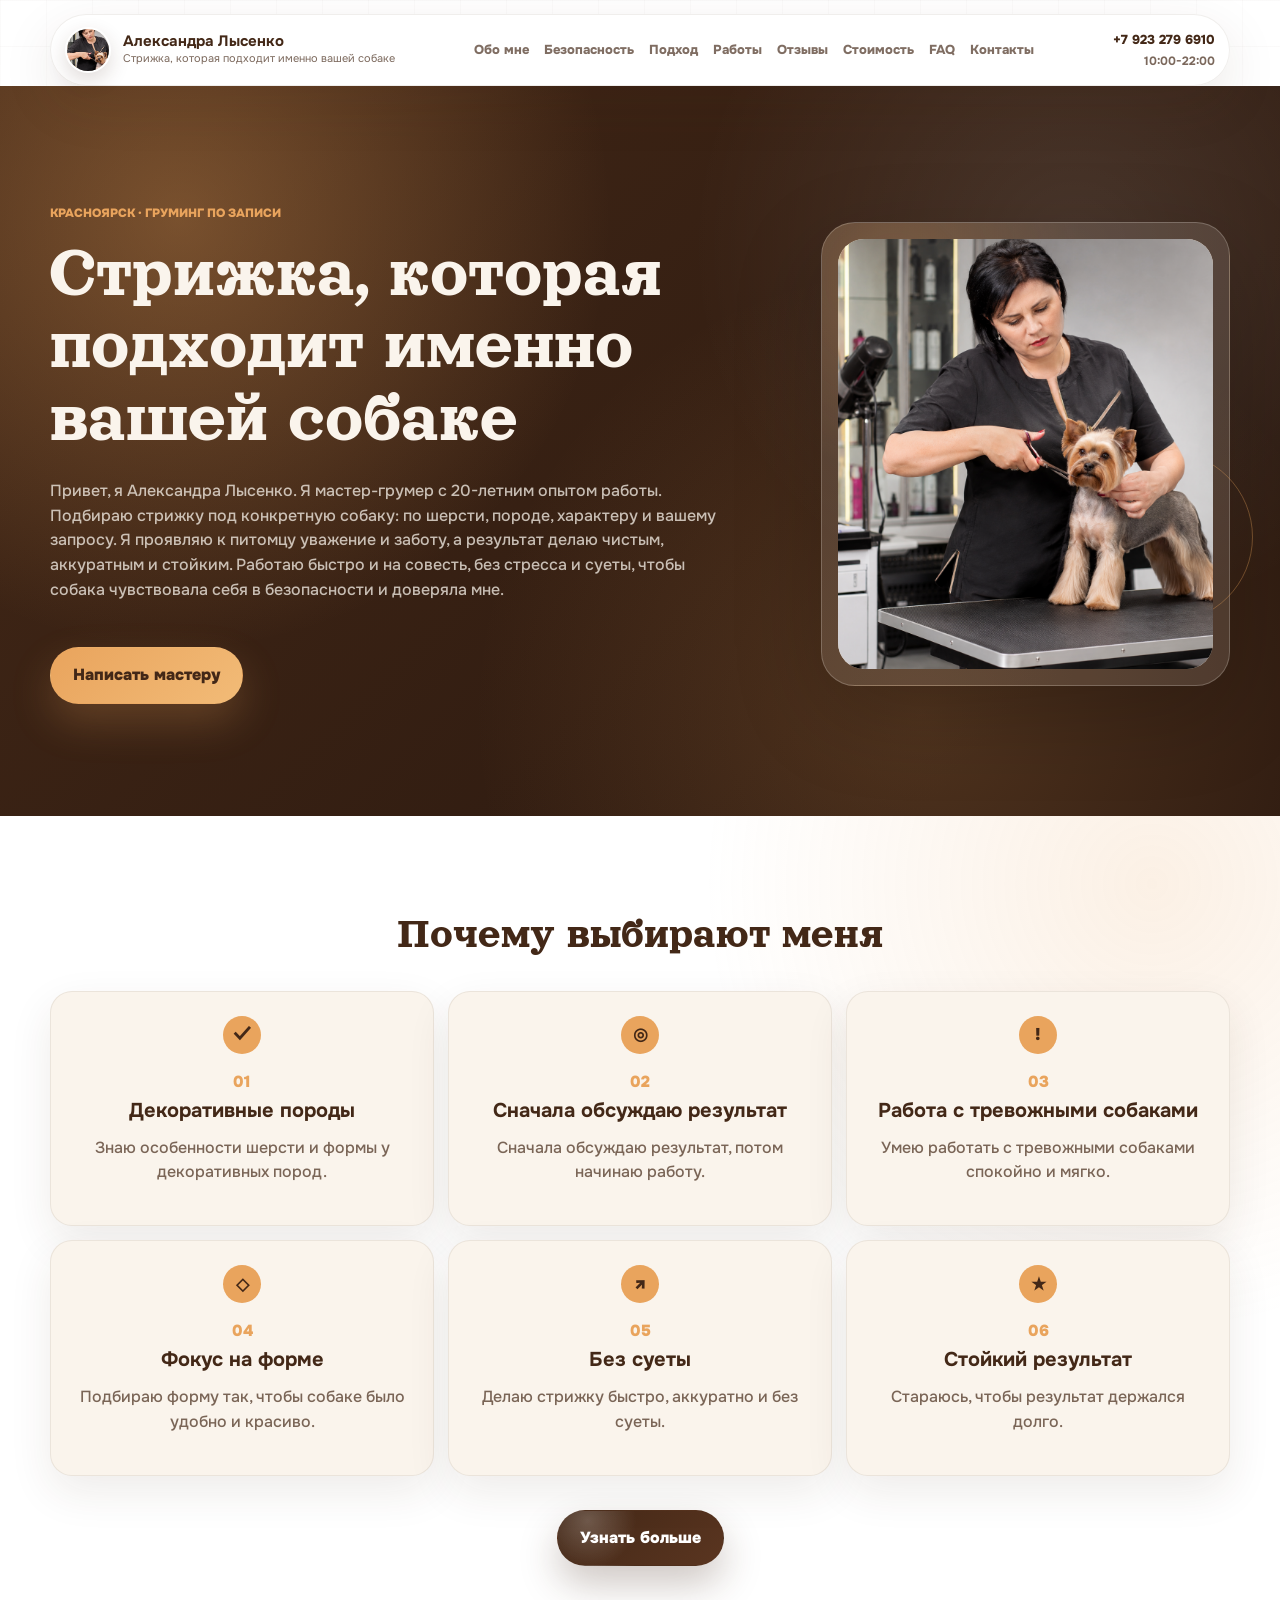
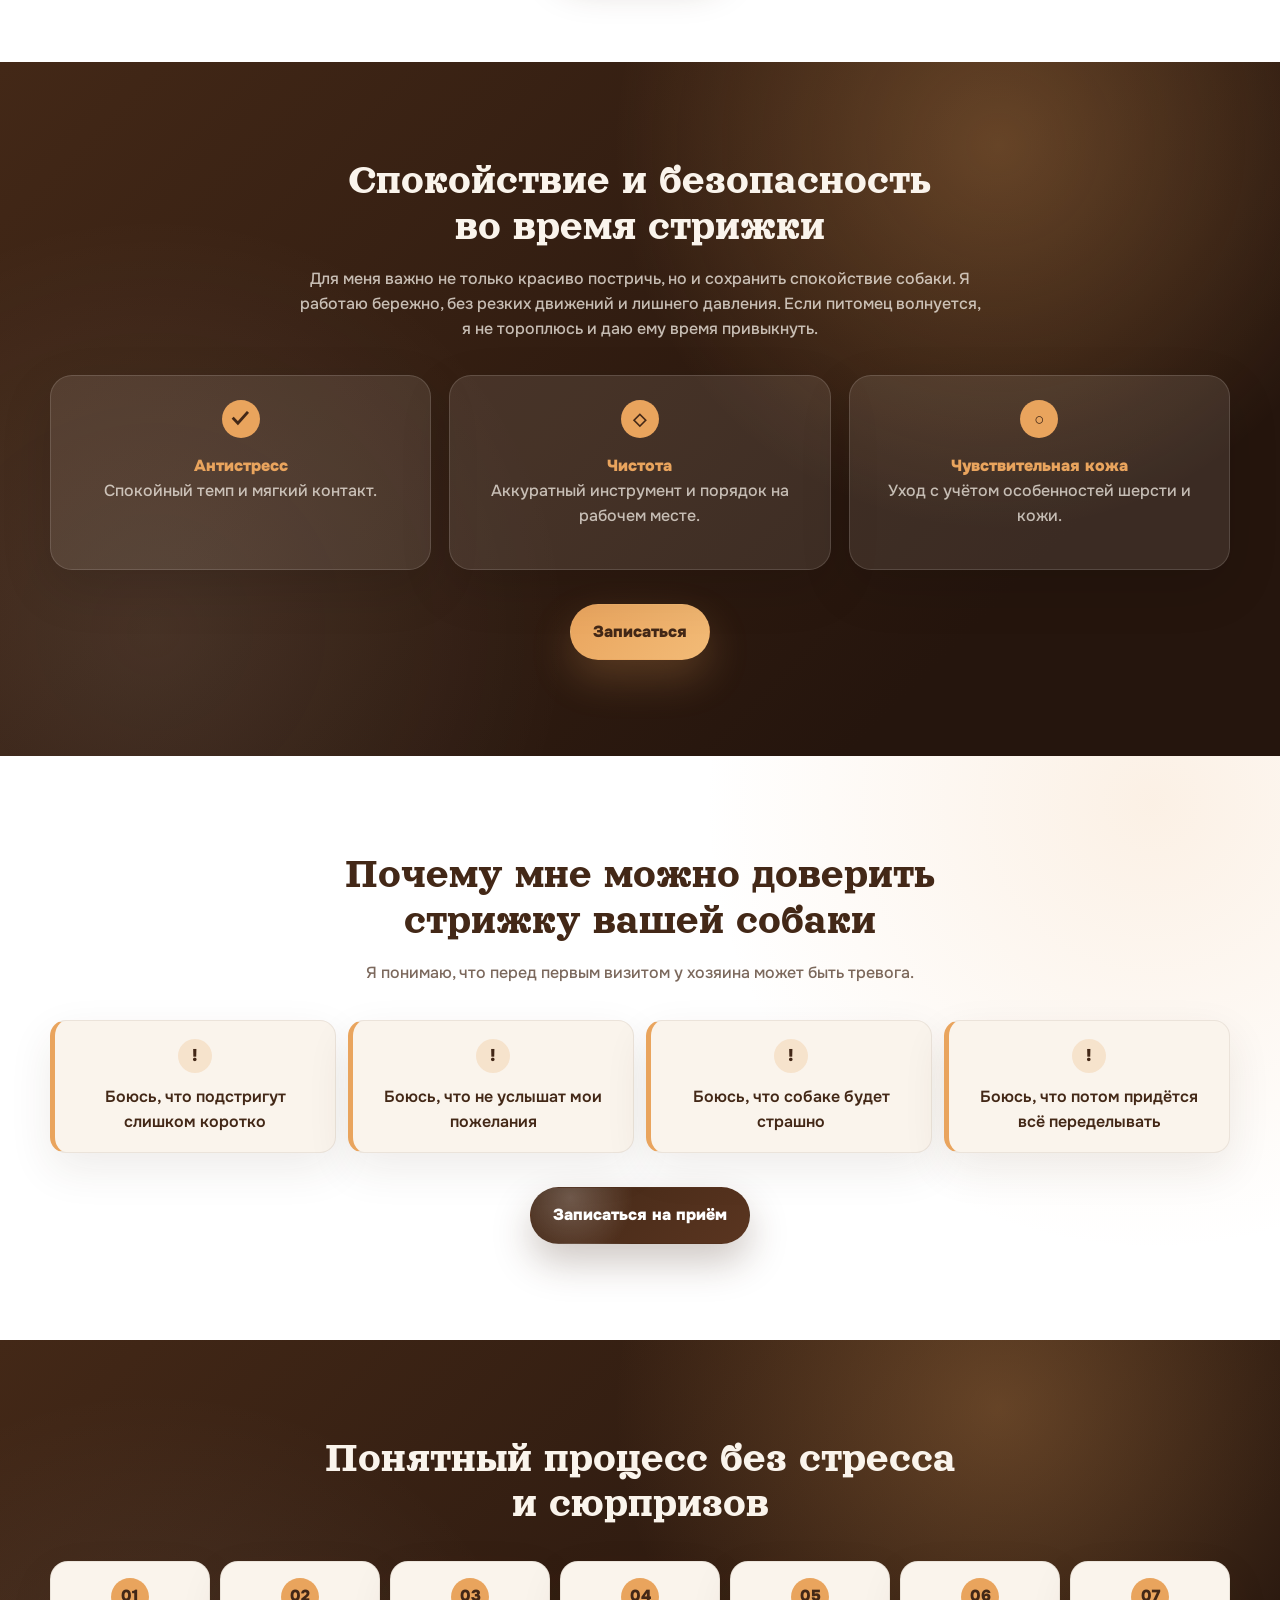
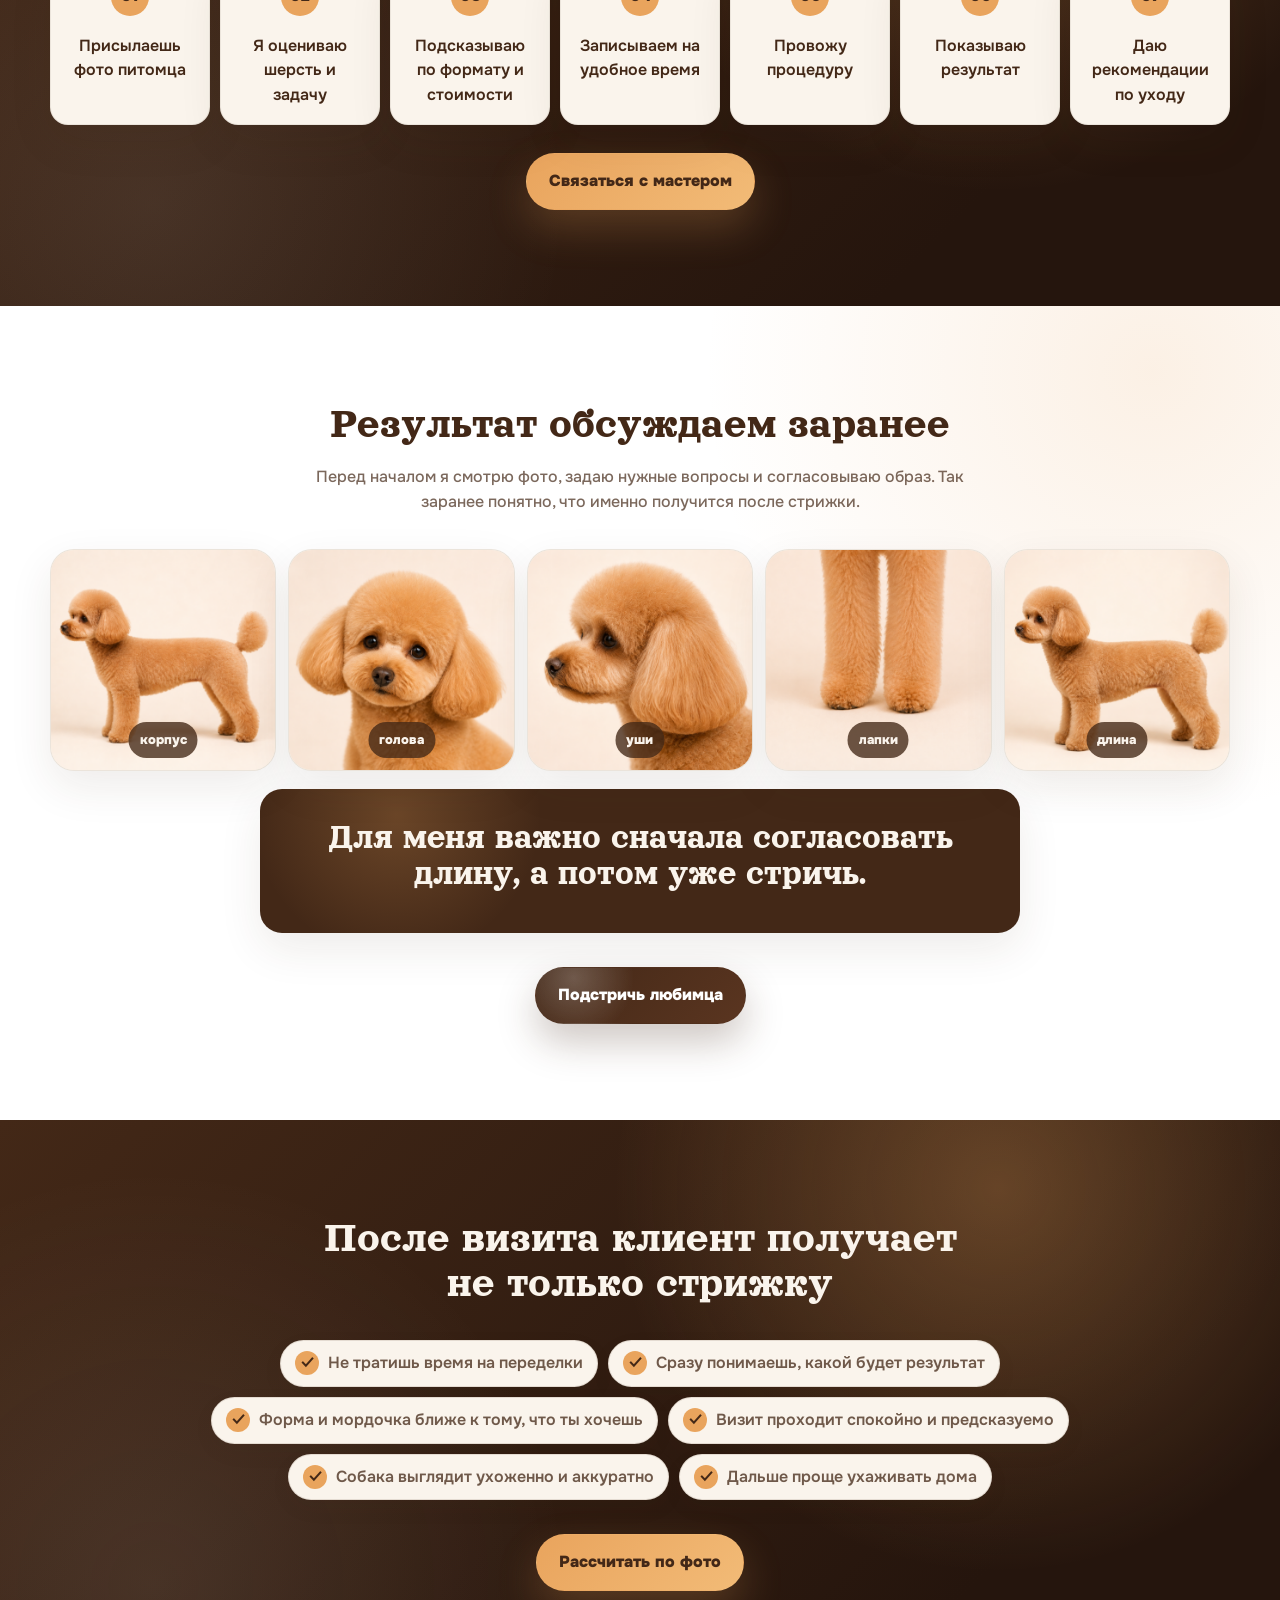
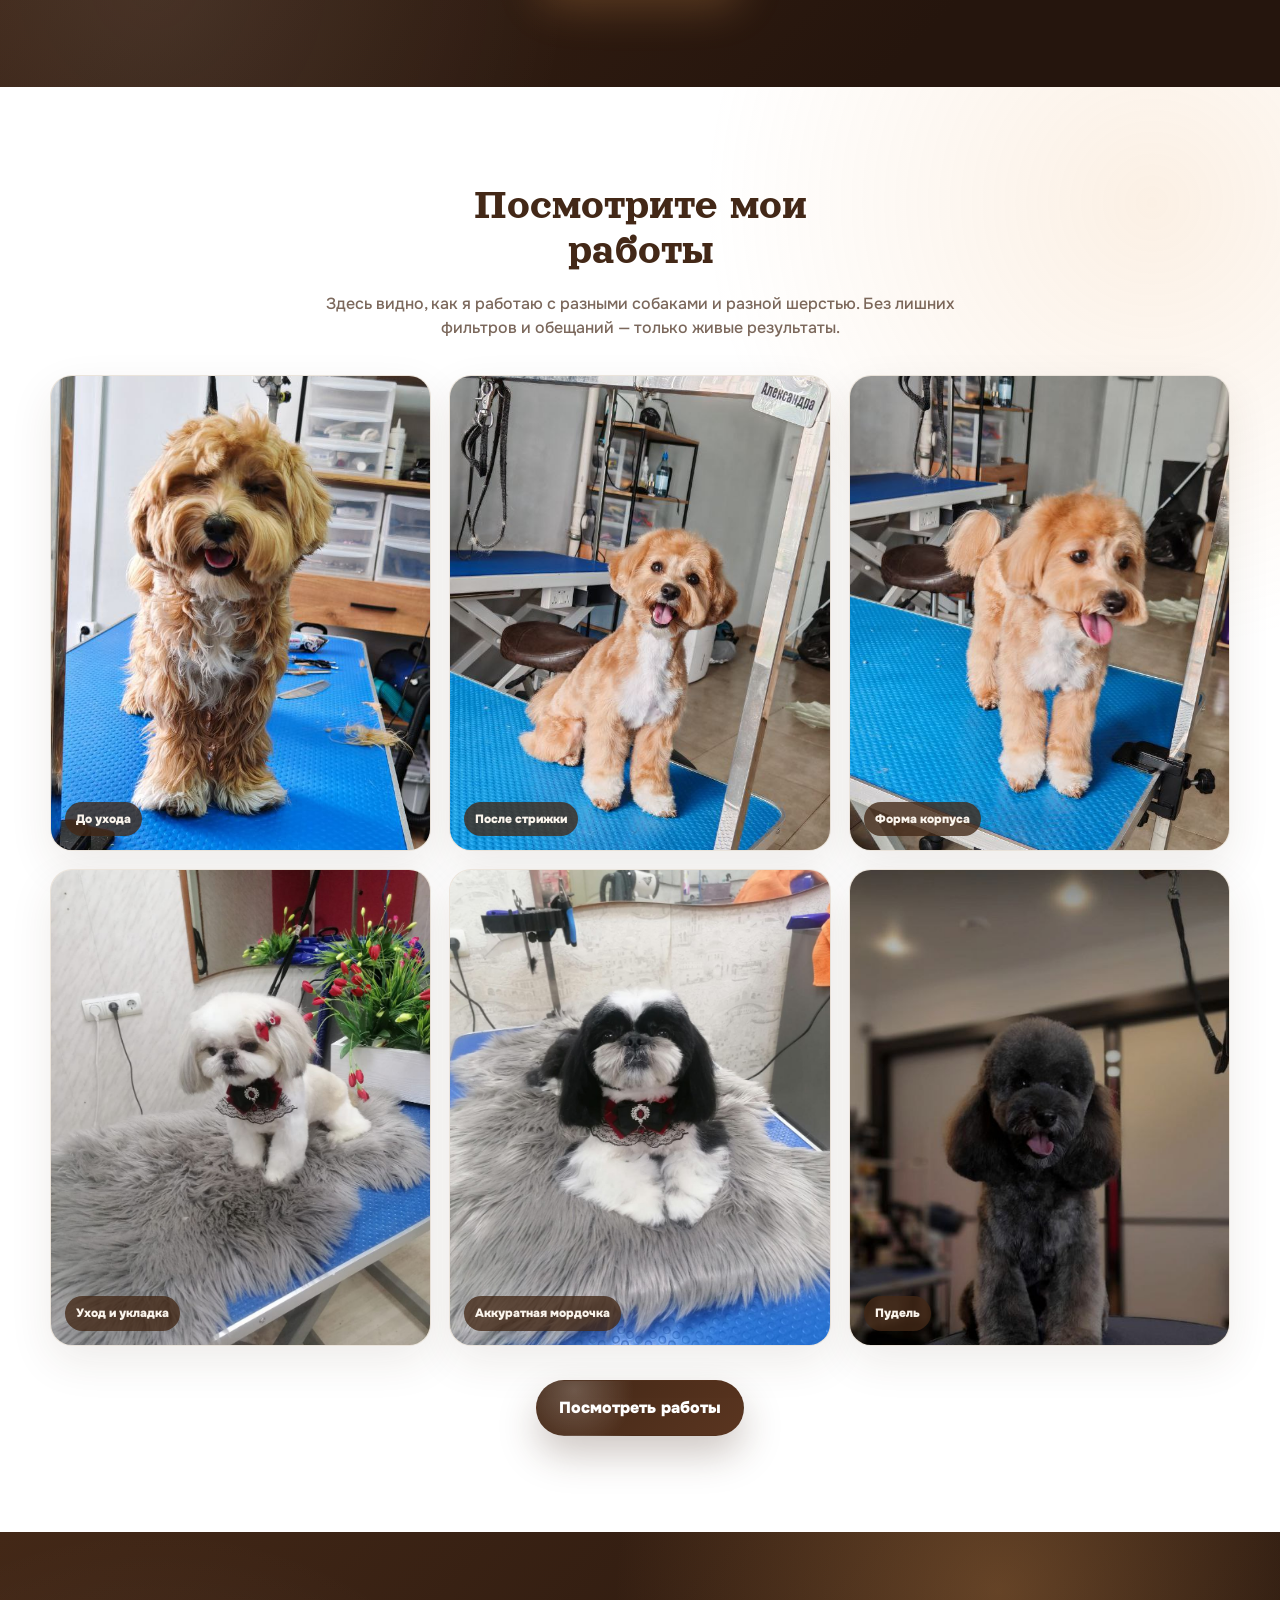
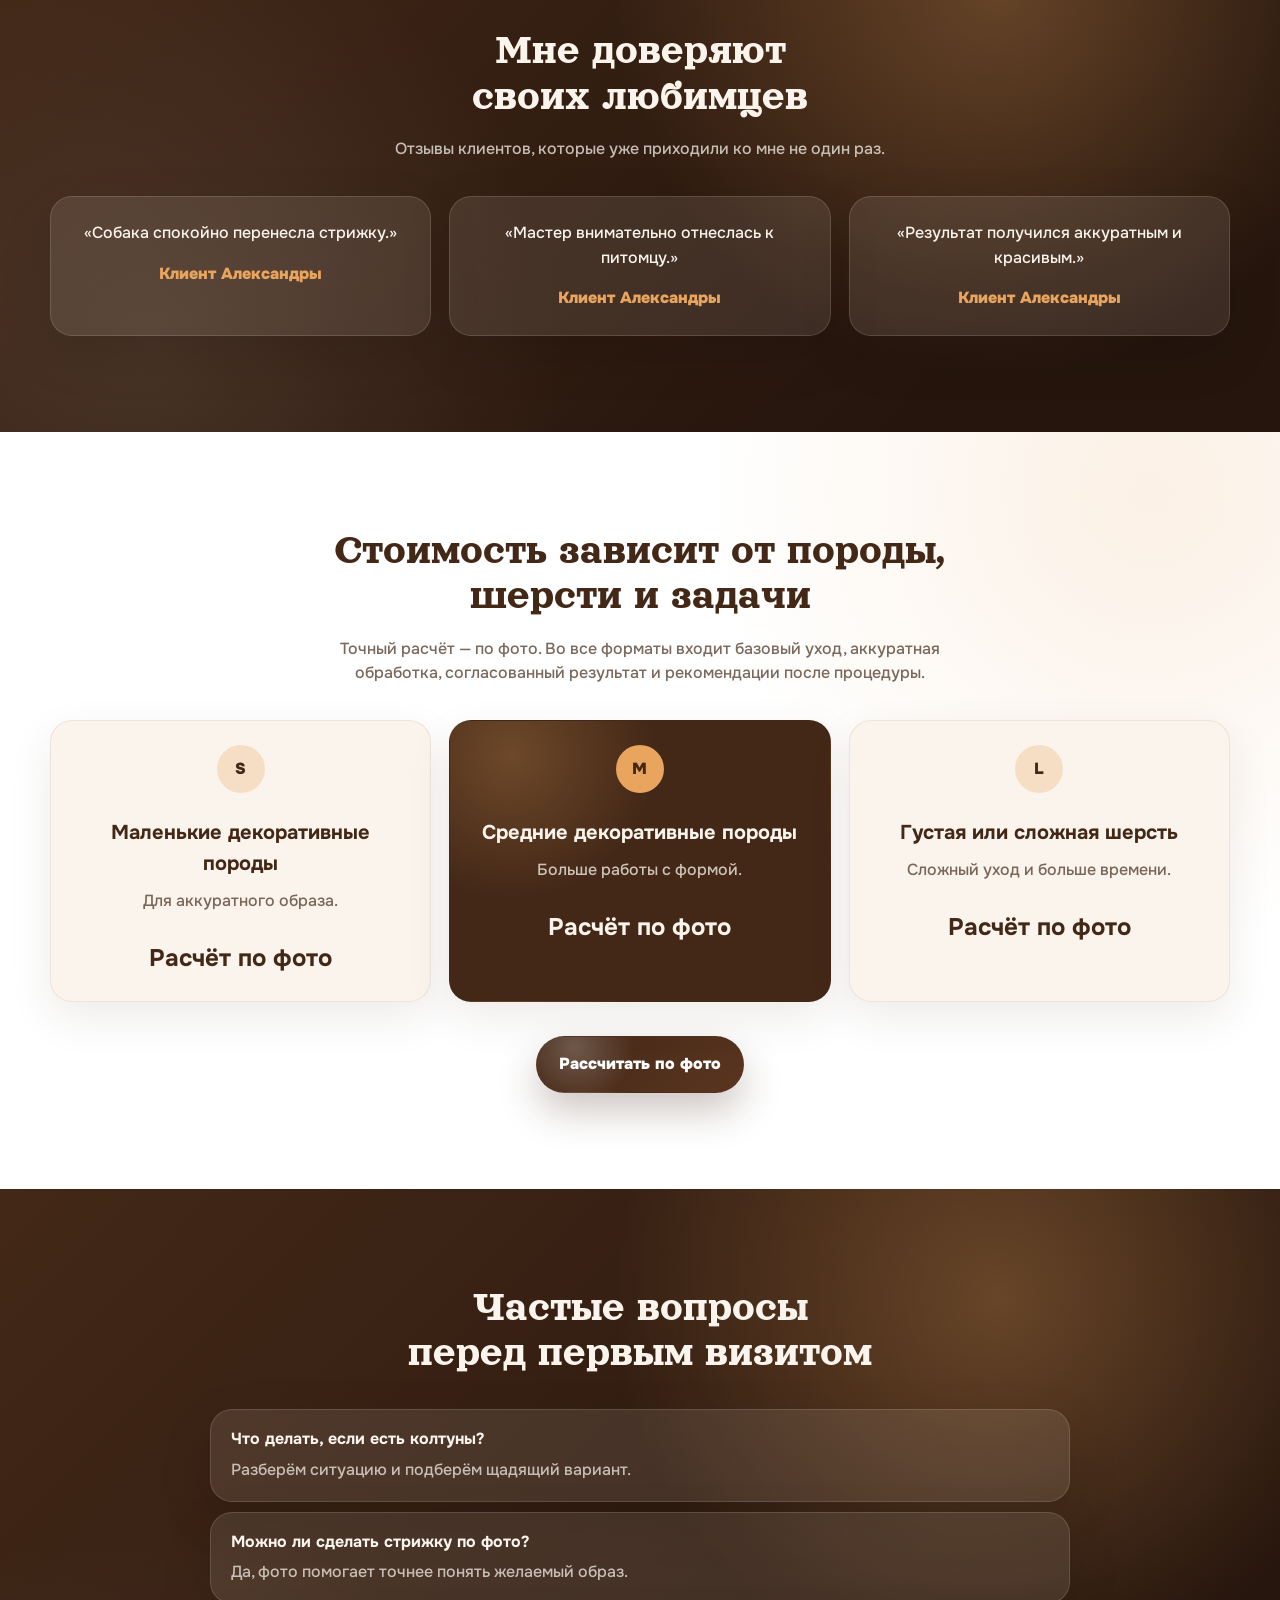
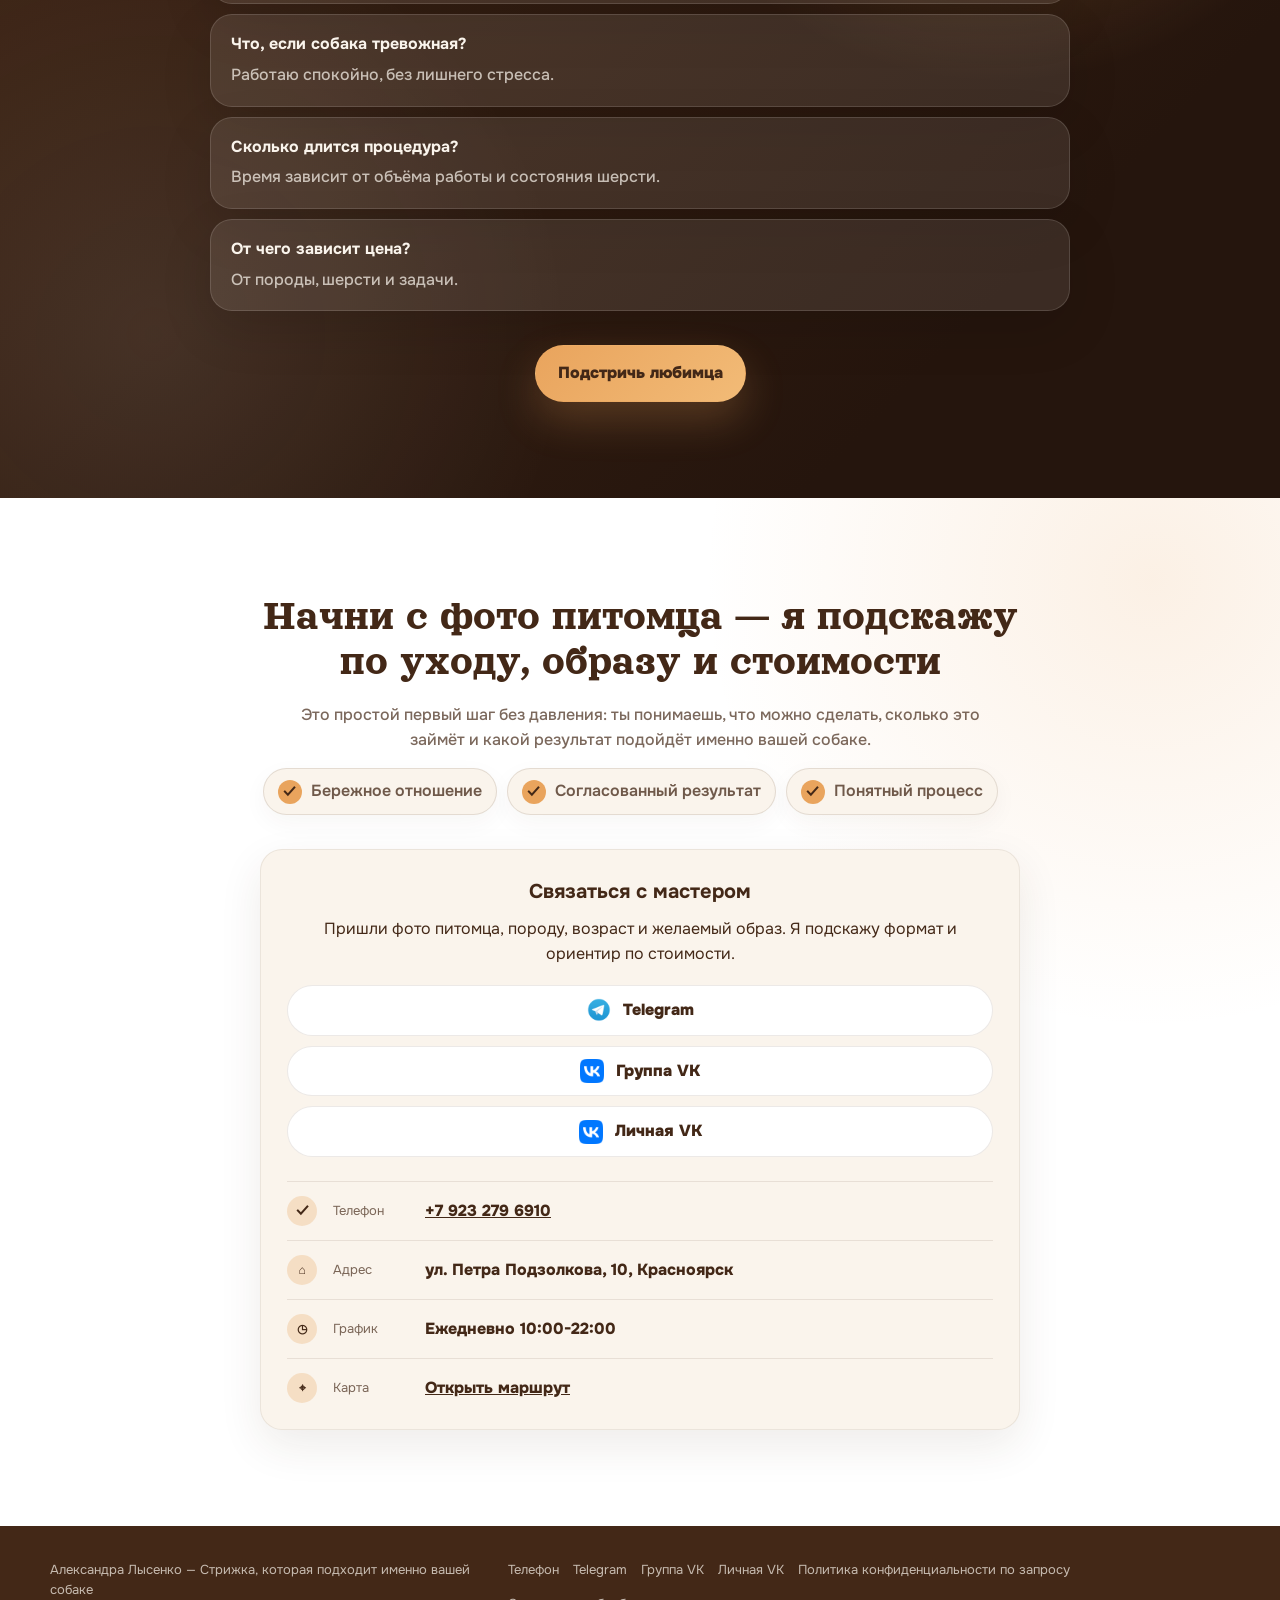
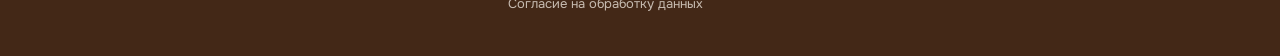
==== commit c9540587: "редация лендига 4 июля 2026 года" ====
--- a/index.html
+++ b/index.html
@@ -28,6 +28,14 @@
       </span>
     </a>
 
+    <input class="menu-toggle" type="checkbox" id="menu-toggle" aria-label="Открыть меню" />
+    <label class="menu-button" for="menu-toggle">
+      <span></span>
+      <span></span>
+      <span></span>
+      <b>Меню</b>
+    </label>
+
     <nav class="main-nav" aria-label="Основное меню">
       <a href="#about">Обо мне</a>
       <a href="#safety">Безопасность</a>
@@ -52,10 +60,6 @@
         <p class="eyebrow">Красноярск · груминг по записи</p>
         <h1 id="hero-title">Стрижка, которая подходит именно вашей собаке</h1>
         <p class="hero__lead">Привет, я Александра Лысенко. Я мастер-грумер с 20-летним опытом работы. Подбираю стрижку под конкретную собаку: по шерсти, породе, характеру и вашему запросу. Я проявляю к питомцу уважение и заботу, а результат делаю чистым, аккуратным и стойким. Работаю быстро и на совесть, без стресса и суеты, чтобы собака чувствовала себя в безопасности и доверяла мне.</p>
-
-        <div class="hero__actions">
-          <a class="button button--primary" href="#contact">Написать мастеру</a>
-        </div>
       </div>
 
       <aside class="hero-card" aria-label="Карточка мастера">
@@ -63,12 +67,15 @@
           <img src="assets/master-groomer.png" alt="Александра Лысенко стрижёт декоративную собаку в груминг-студии" />
         </div>
       </aside>
+
+      <div class="hero__actions">
+        <a class="button button--primary" href="#contact">Написать мастеру</a>
+      </div>
     </section>
 
     <section class="section split section--milk" id="about" aria-labelledby="about-title">
       <div class="section-heading split__sticky">
         <h2 id="about-title">Почему выбирают меня</h2>
-        <a class="text-link" href="#contact">Узнать больше →</a>
       </div>
 
       <div class="feature-list">
@@ -103,6 +110,10 @@
           <p>Стараюсь, чтобы результат держался долго.</p>
         </article>
       </div>
+
+      <div class="section-action">
+        <a class="button button--primary" href="#contact">Узнать больше</a>
+      </div>
     </section>
 
     <section class="section section--deep" id="safety" aria-labelledby="safety-title">
@@ -126,14 +137,15 @@
         </article>
       </div>
 
-      <a class="text-link text-link--light" href="#contact">Записаться →</a>
+      <div class="section-action">
+        <a class="button button--primary" href="#contact">Записаться</a>
+      </div>
     </section>
 
     <section class="section anxiety section--milk" aria-labelledby="anxiety-title">
       <div class="section-heading anxiety__content">
         <h2 id="anxiety-title">Почему мне можно доверить<br />стрижку вашей собаки</h2>
         <p>Я понимаю, что перед первым визитом у хозяина может быть тревога.</p>
-        <a class="text-link" href="#contact">Записаться на приём →</a>
       </div>
 
       <div class="anxiety__list">
@@ -141,6 +153,10 @@
         <span>Боюсь, что не услышат мои пожелания</span>
         <span>Боюсь, что собаке будет страшно</span>
         <span>Боюсь, что потом придётся всё переделывать</span>
+      </div>
+
+      <div class="section-action">
+        <a class="button button--primary" href="#contact">Записаться на приём</a>
       </div>
     </section>
 
@@ -192,8 +208,7 @@
           </article>
         </div>
         <div class="check-note">
-          <strong>Без сильного укорочения без согласования</strong>
-          <p>Так проще сохранить доверие, форму и спокойствие перед процедурой.</p>
+          <strong>Для меня важно сначала согласовать длину, а потом уже стричь.</strong>
         </div>
       </div>
 
@@ -216,7 +231,9 @@
         <span>Дальше проще ухаживать дома</span>
       </div>
 
-      <a class="text-link" href="#contact">Рассчитать по фото →</a>
+      <div class="section-action">
+        <a class="button button--primary" href="#contact">Рассчитать по фото</a>
+      </div>
     </section>
 
     <section class="section section--milk" id="works" aria-labelledby="works-title">
@@ -339,7 +356,9 @@
         </article>
       </div>
 
-      <a class="button button--primary" href="#contact">Подстричь любимца</a>
+      <div class="section-action">
+        <a class="button button--primary" href="#contact">Подстричь любимца</a>
+      </div>
     </section>
 
     <section class="section final section--milk" id="contact" aria-labelledby="contact-title">
--- a/style.css
+++ b/style.css
@@ -174,6 +174,64 @@
   color: var(--caramel-deep);
 }
 
+.menu-toggle,
+.menu-button {
+  display: none;
+}
+
+.menu-toggle {
+  position: absolute;
+  opacity: 0;
+  pointer-events: none;
+}
+
+.menu-button {
+  align-items: center;
+  grid-template-columns: 16px auto;
+  grid-template-rows: repeat(3, 2px);
+  gap: 4px 8px;
+  align-content: center;
+  min-height: 42px;
+  padding: 9px 13px;
+  border: 1px solid rgba(67, 40, 23, 0.1);
+  border-radius: 999px;
+  color: var(--cinnamon);
+  background: var(--milk);
+  font-size: 12px;
+  font-weight: 900;
+  cursor: pointer;
+  user-select: none;
+}
+
+.menu-button span {
+  display: block;
+  grid-column: 1;
+  width: 16px;
+  height: 2px;
+  border-radius: 999px;
+  background: currentColor;
+  transition: transform 180ms ease, opacity 180ms ease;
+}
+
+.menu-button span:nth-child(1) {
+  grid-row: 1;
+}
+
+.menu-button span:nth-child(2) {
+  grid-row: 2;
+}
+
+.menu-button span:nth-child(3) {
+  grid-row: 3;
+}
+
+.menu-button b {
+  grid-column: 2;
+  grid-row: 1 / 4;
+  align-self: center;
+  font: inherit;
+}
+
 .header-contact {
   display: grid;
   gap: 2px;
@@ -212,7 +270,10 @@
 .section--hero {
   display: grid;
   grid-template-columns: minmax(0, 1.08fr) minmax(300px, 0.62fr);
-  gap: 58px;
+  grid-template-areas:
+    "content card"
+    "actions card";
+  gap: 28px 58px;
   align-items: center;
   padding-top: 118px;
   padding-bottom: 112px;
@@ -332,6 +393,7 @@
 }
 
 .hero__content {
+  grid-area: content;
   max-width: 760px;
 }
 
@@ -437,6 +499,7 @@
 
 .hero-card {
   position: relative;
+  grid-area: card;
   display: block;
   max-width: 440px;
   padding: 16px;
@@ -446,6 +509,10 @@
     radial-gradient(circle at 18% 12%, rgba(233, 164, 93, 0.24), transparent 12rem),
     rgba(250, 244, 236, 0.12);
   box-shadow: 0 28px 90px rgba(0, 0, 0, 0.18);
+}
+
+.hero__actions {
+  grid-area: actions;
 }
 
 .hero-card::before {
@@ -725,7 +792,7 @@
 }
 
 .section-action {
-  margin-top: 30px;
+  margin-top: 34px;
 }
 
 .anxiety__list {
@@ -909,7 +976,7 @@
   font-size: var(--text-size);
   font-weight: 600;
   line-height: var(--text-line);
-  text-align: left;
+  text-align: center;
 }
 
 .process-list span {
@@ -1130,8 +1197,8 @@
 
 @media (max-width: 980px) {
   .site-header {
-    grid-template-columns: 1fr auto;
-    align-items: start;
+    grid-template-columns: minmax(0, 1fr) auto auto;
+    align-items: center;
     border-radius: 26px;
   }
 
@@ -1143,15 +1210,52 @@
   .header-contact {
     grid-column: 2;
     grid-row: 1;
-    padding-top: 4px;
+    padding-top: 0;
+  }
+
+  .menu-button {
+    display: inline-grid;
+    grid-column: 3;
+    grid-row: 1;
   }
 
   .main-nav {
     grid-column: 1 / -1;
     grid-row: 2;
-    justify-content: flex-start;
-    overflow-x: auto;
-    padding: 4px 4px 6px;
+    display: grid;
+    grid-template-columns: repeat(2, minmax(0, 1fr));
+    gap: 8px;
+    max-height: 0;
+    overflow: hidden;
+    padding: 0;
+    opacity: 0;
+    transition: max-height 220ms ease, padding 220ms ease, opacity 180ms ease;
+  }
+
+  .main-nav a {
+    padding: 12px 14px;
+    border: 1px solid rgba(67, 40, 23, 0.08);
+    border-radius: 14px;
+    background: var(--milk);
+    text-align: left;
+  }
+
+  .menu-toggle:checked ~ .main-nav {
+    max-height: 360px;
+    padding-top: 12px;
+    opacity: 1;
+  }
+
+  .menu-toggle:checked + .menu-button span:nth-child(1) {
+    transform: translateY(6px) rotate(45deg);
+  }
+
+  .menu-toggle:checked + .menu-button span:nth-child(2) {
+    opacity: 0;
+  }
+
+  .menu-toggle:checked + .menu-button span:nth-child(3) {
+    transform: translateY(-6px) rotate(-45deg);
   }
 
   .section--hero,
@@ -1183,10 +1287,10 @@
   }
 
   .site-header {
-    grid-template-columns: auto 1fr;
+    grid-template-columns: minmax(0, 1fr) auto auto;
     width: calc(100% - 20px);
     margin-top: 10px;
-    gap: 14px;
+    gap: 10px;
   }
 
   .brand small {
@@ -1204,12 +1308,26 @@
     font-size: 11px;
   }
 
+  .menu-button {
+    grid-template-columns: 16px;
+    width: 42px;
+    padding: 9px;
+    justify-content: center;
+  }
+
+  .menu-button b {
+    position: absolute;
+    width: 1px;
+    height: 1px;
+    overflow: hidden;
+    clip: rect(0 0 0 0);
+    white-space: nowrap;
+  }
+
   .main-nav {
-    display: grid;
     grid-template-columns: repeat(2, minmax(0, 1fr));
     gap: 10px 12px;
     width: 100%;
-    overflow: visible;
   }
 
   .main-nav a {
@@ -1235,8 +1353,16 @@
   }
 
   .section--hero {
+    grid-template-areas:
+      "content"
+      "card"
+      "actions";
     padding-top: 66px;
-    gap: 42px;
+    gap: 34px;
+  }
+
+  .section--hero .hero__actions {
+    justify-content: center;
   }
 
   h1 {
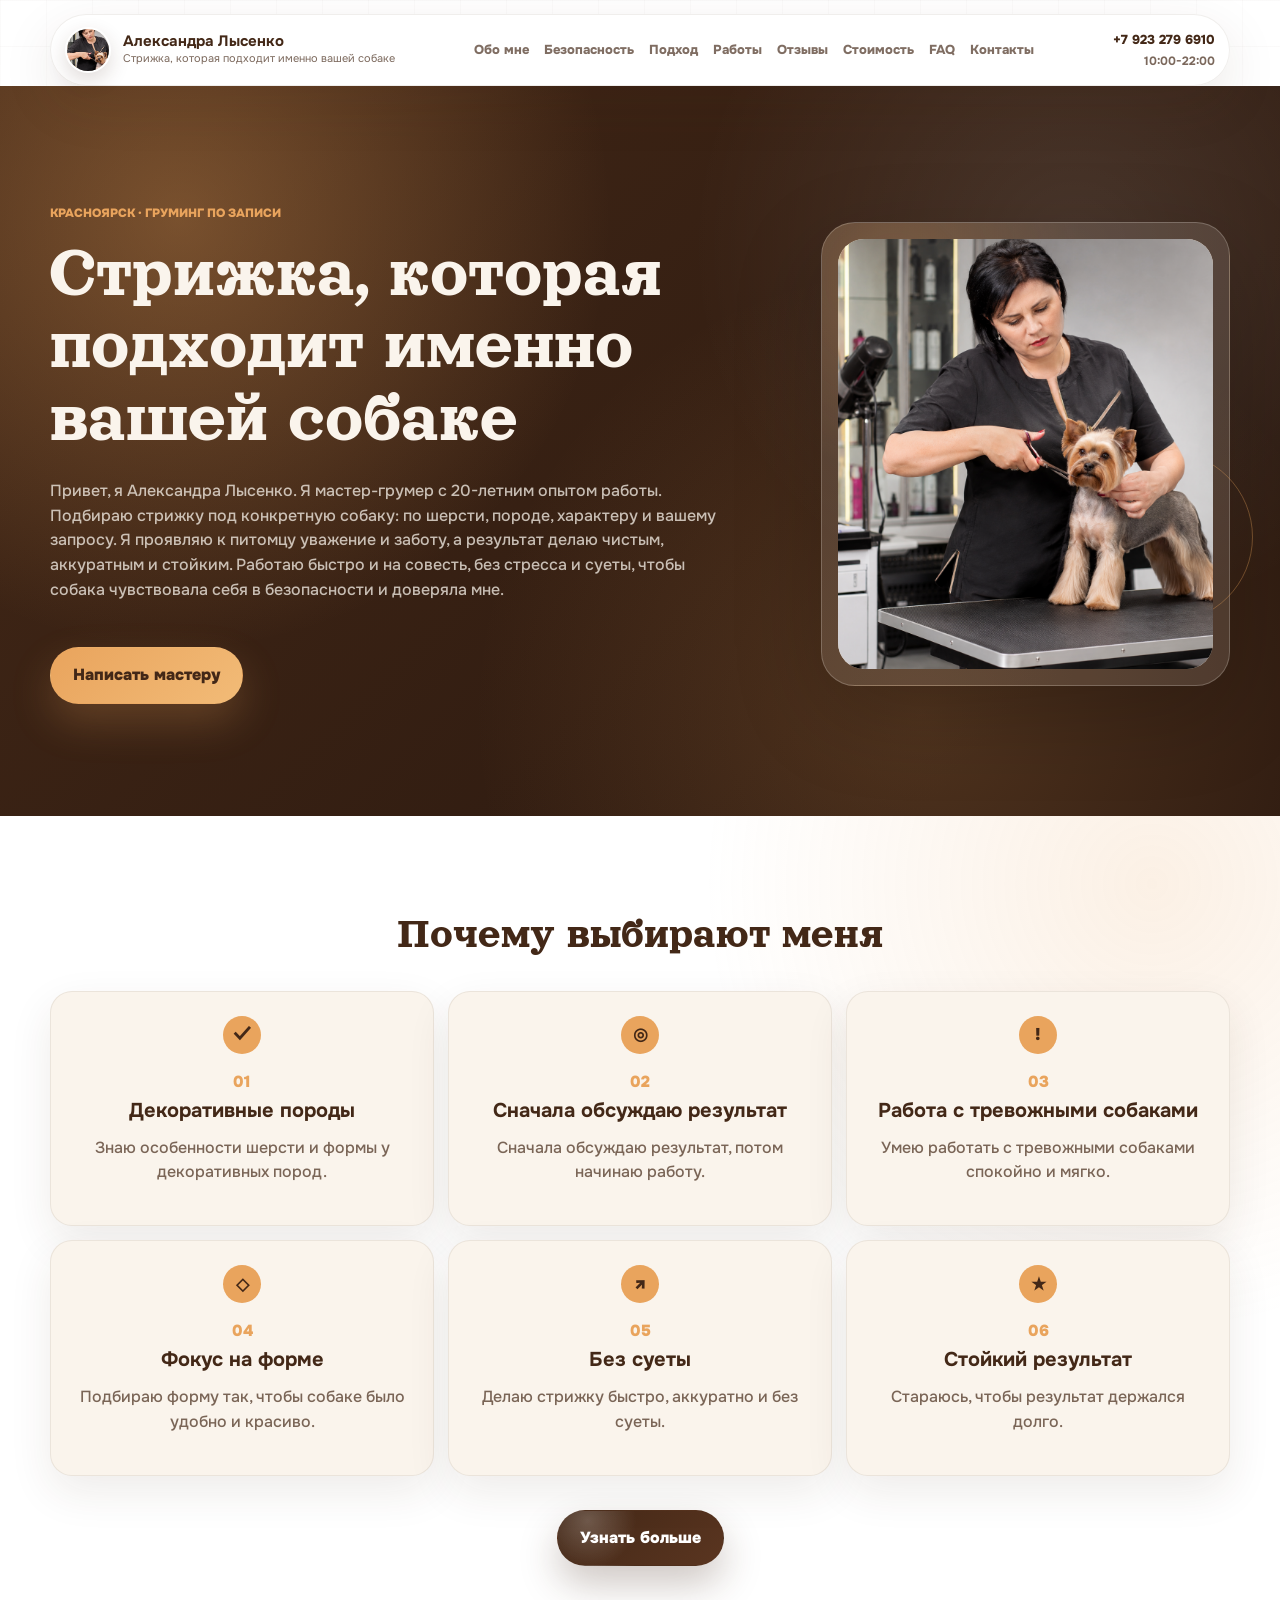
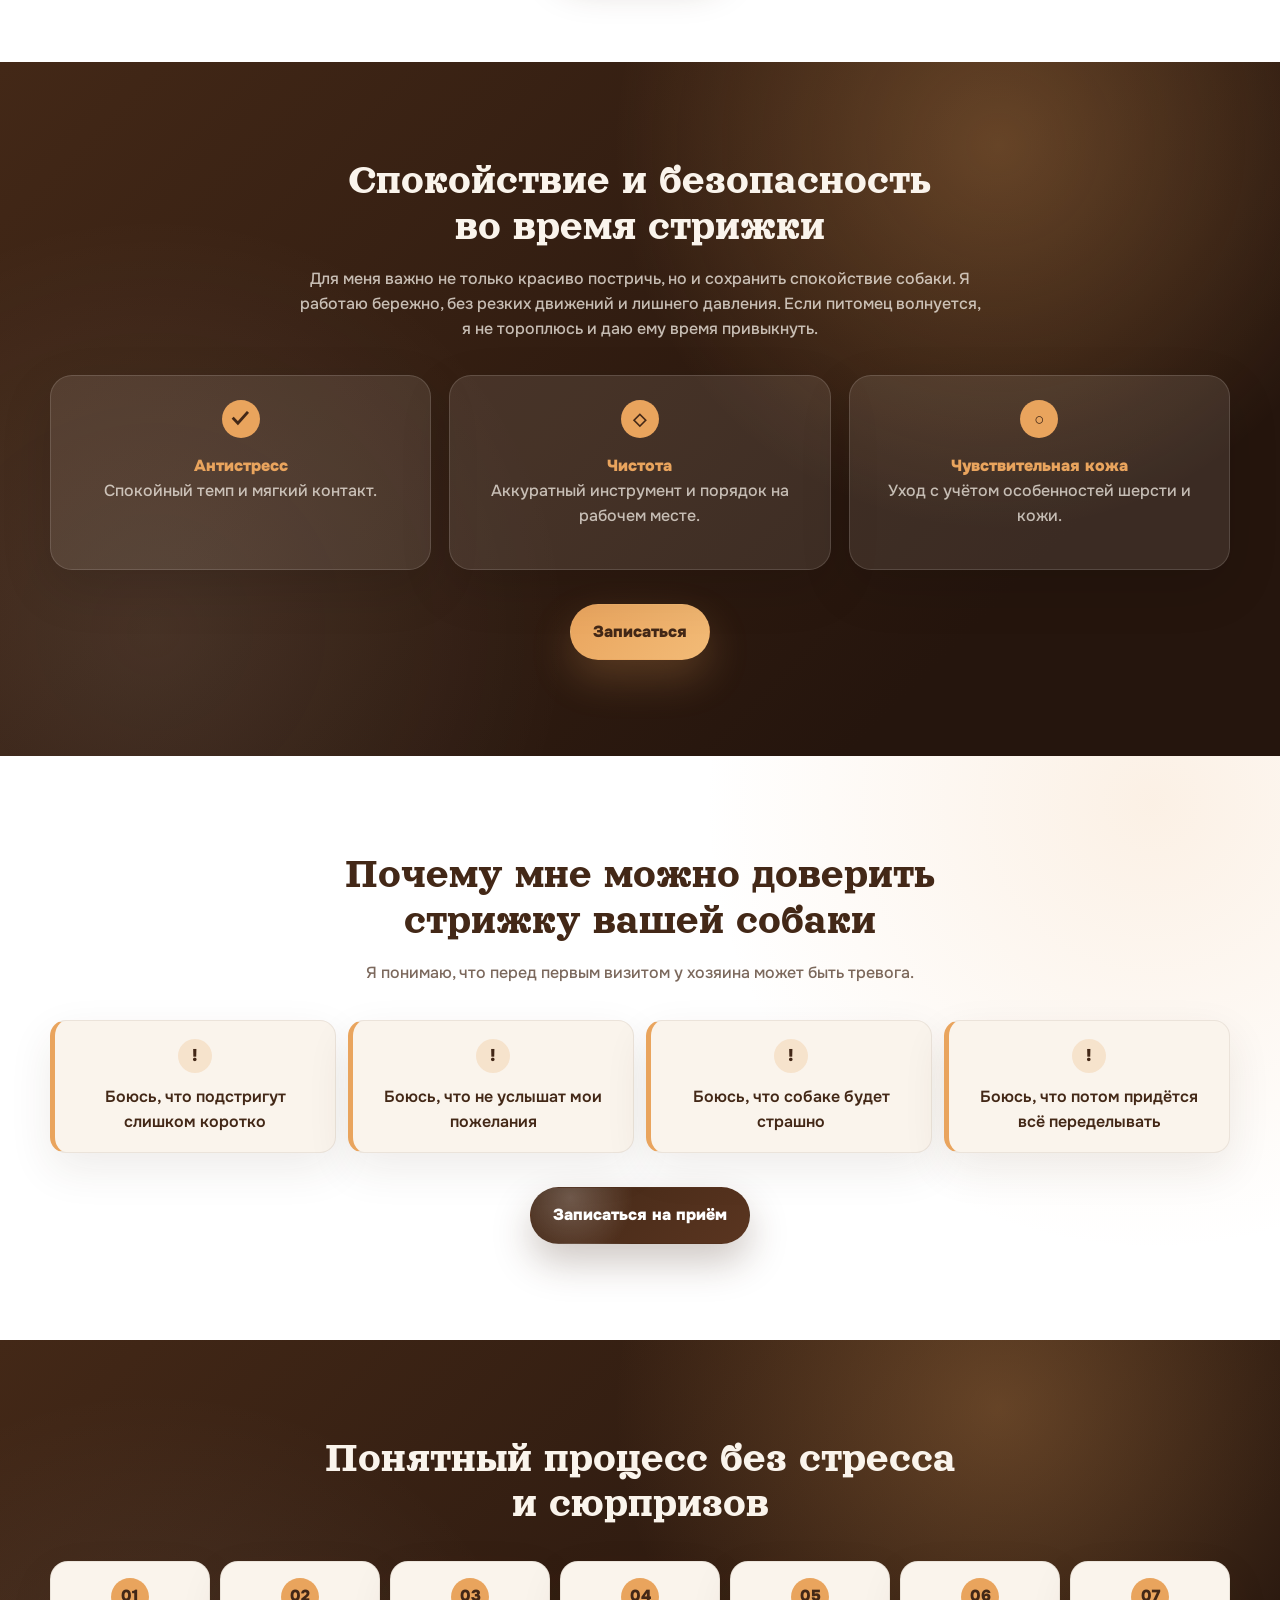
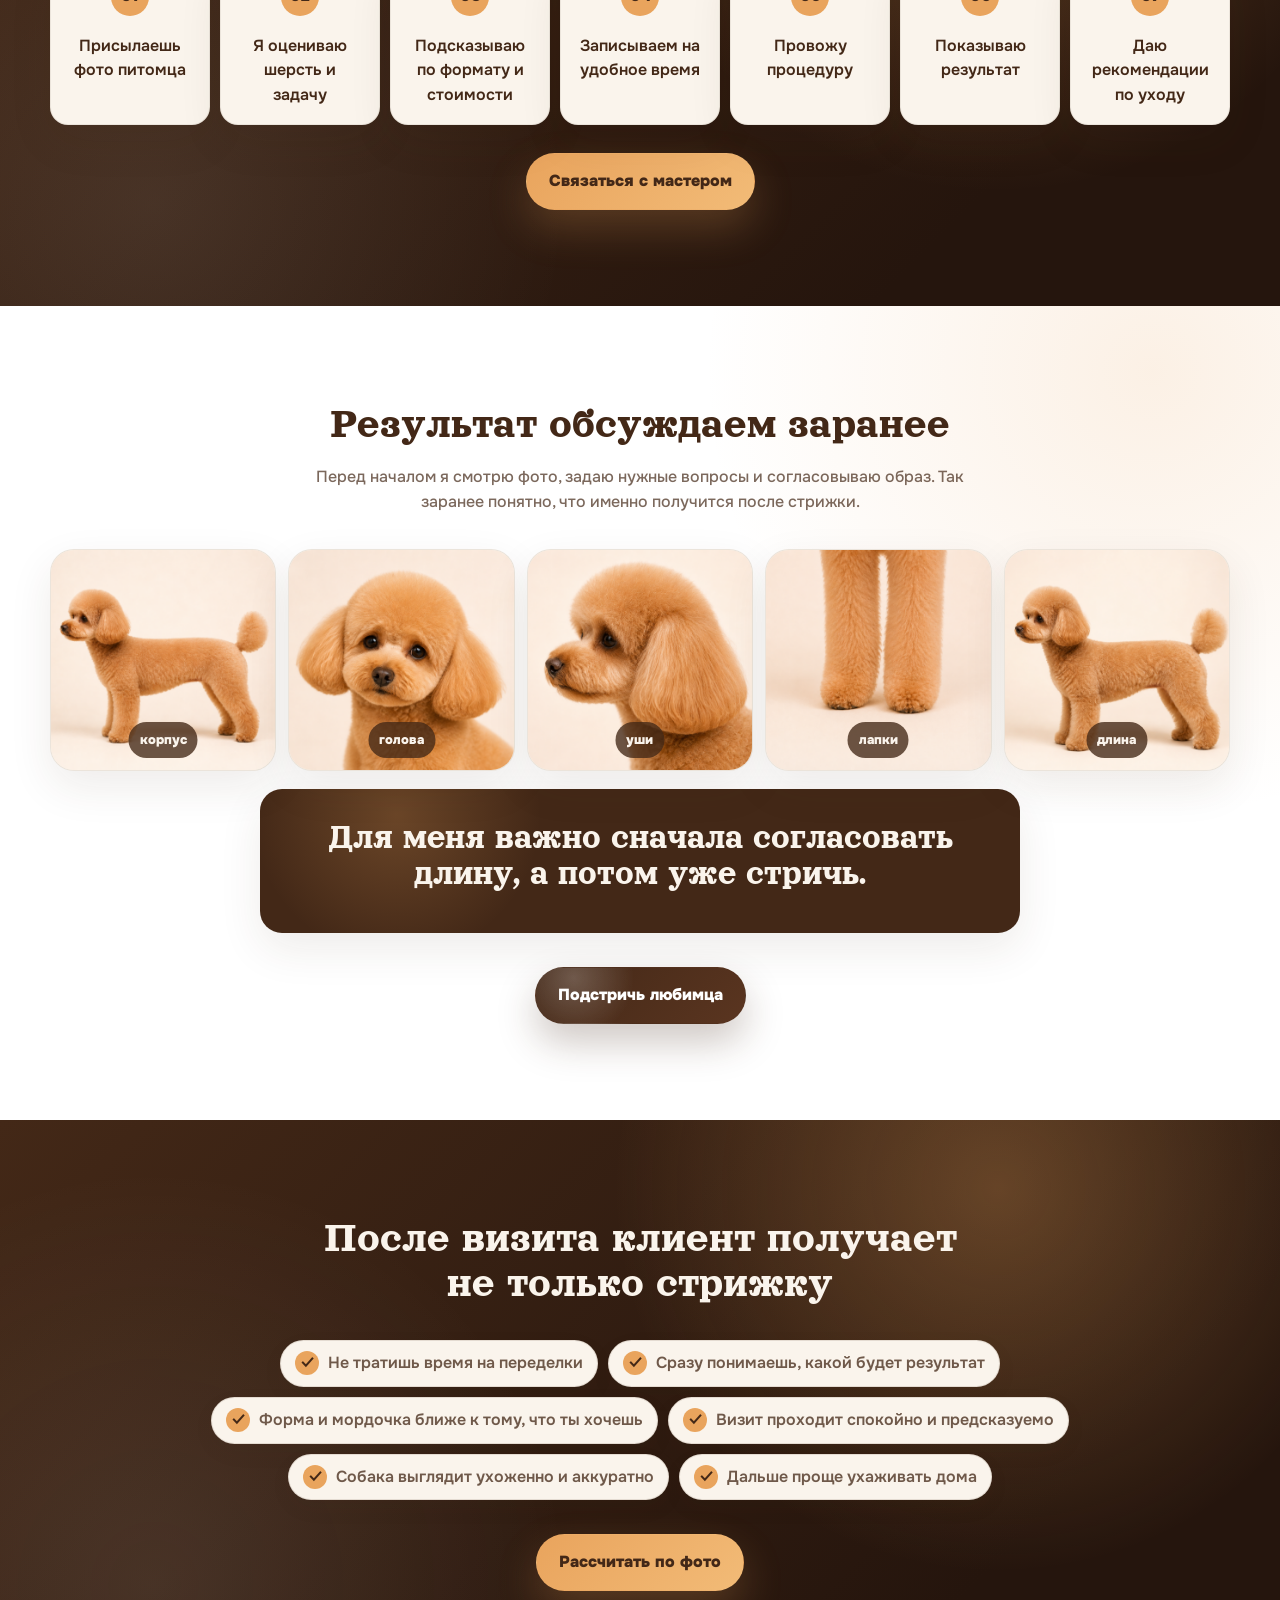
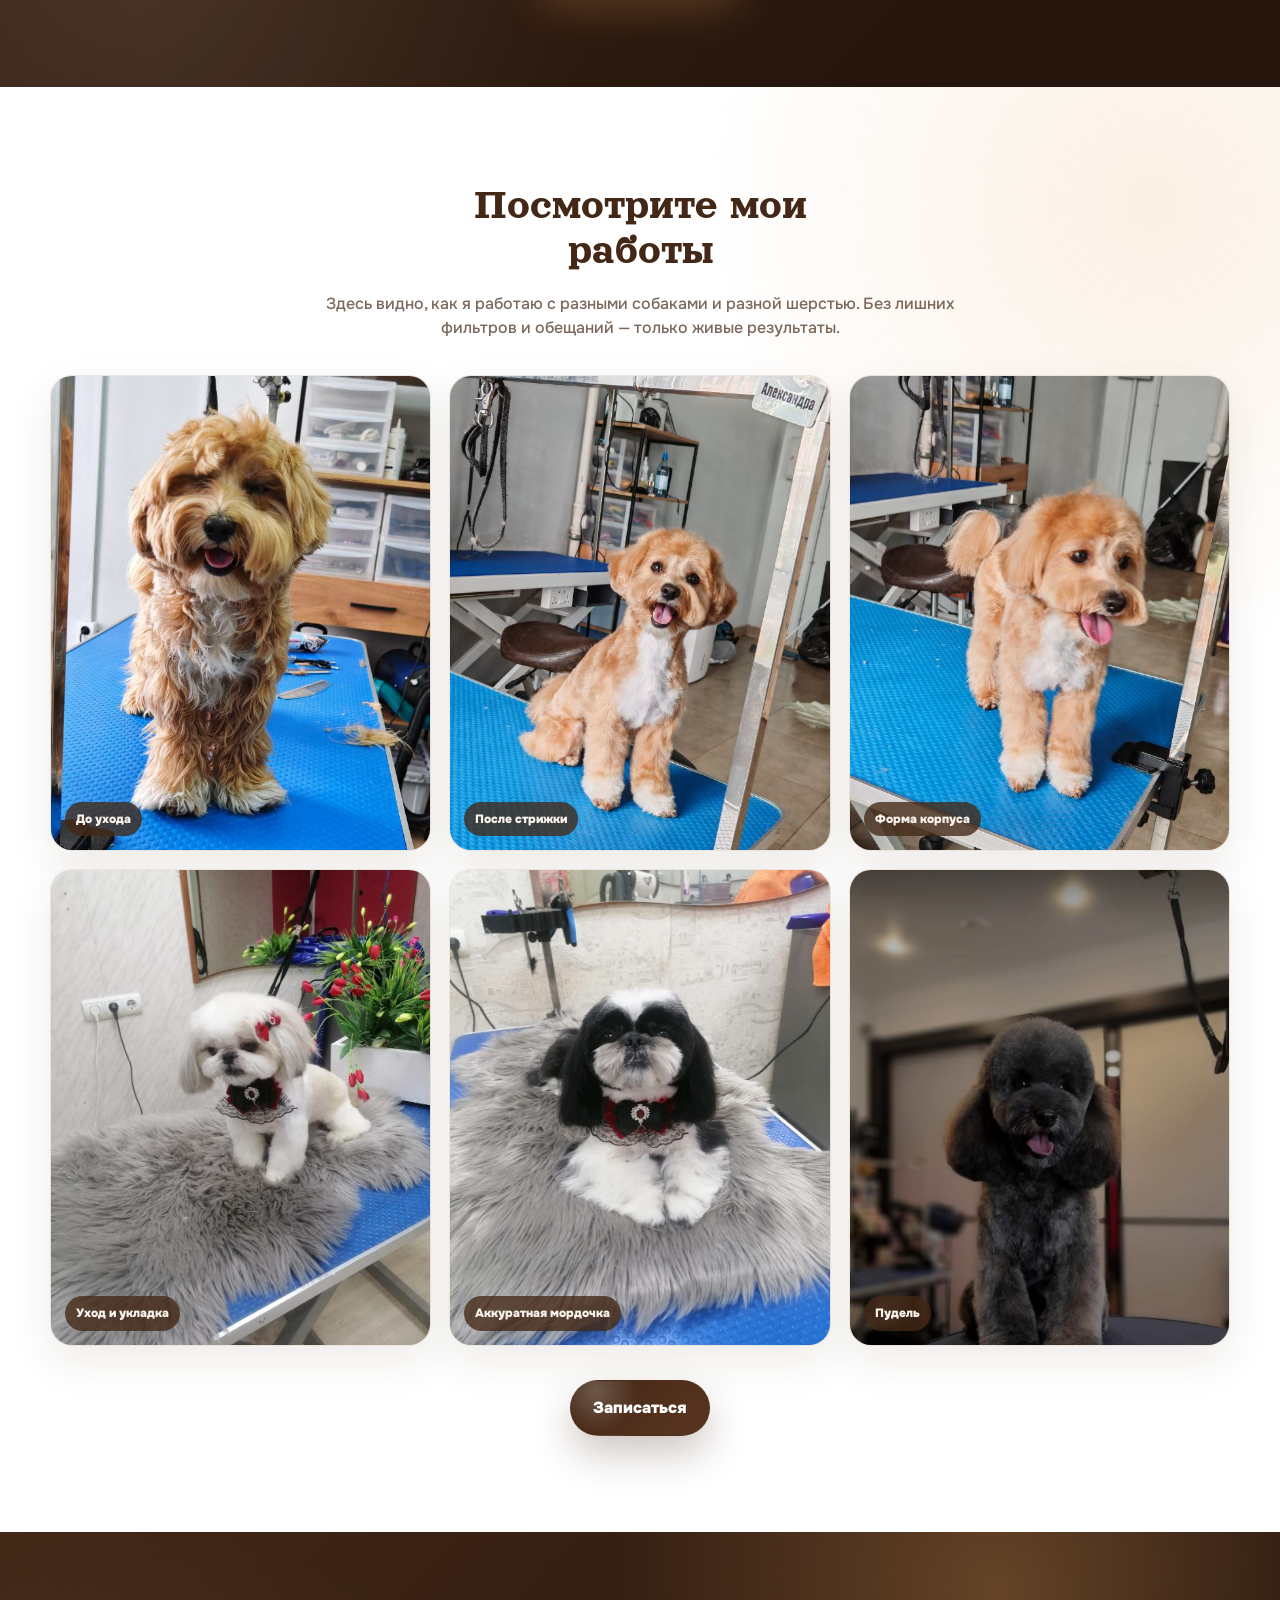
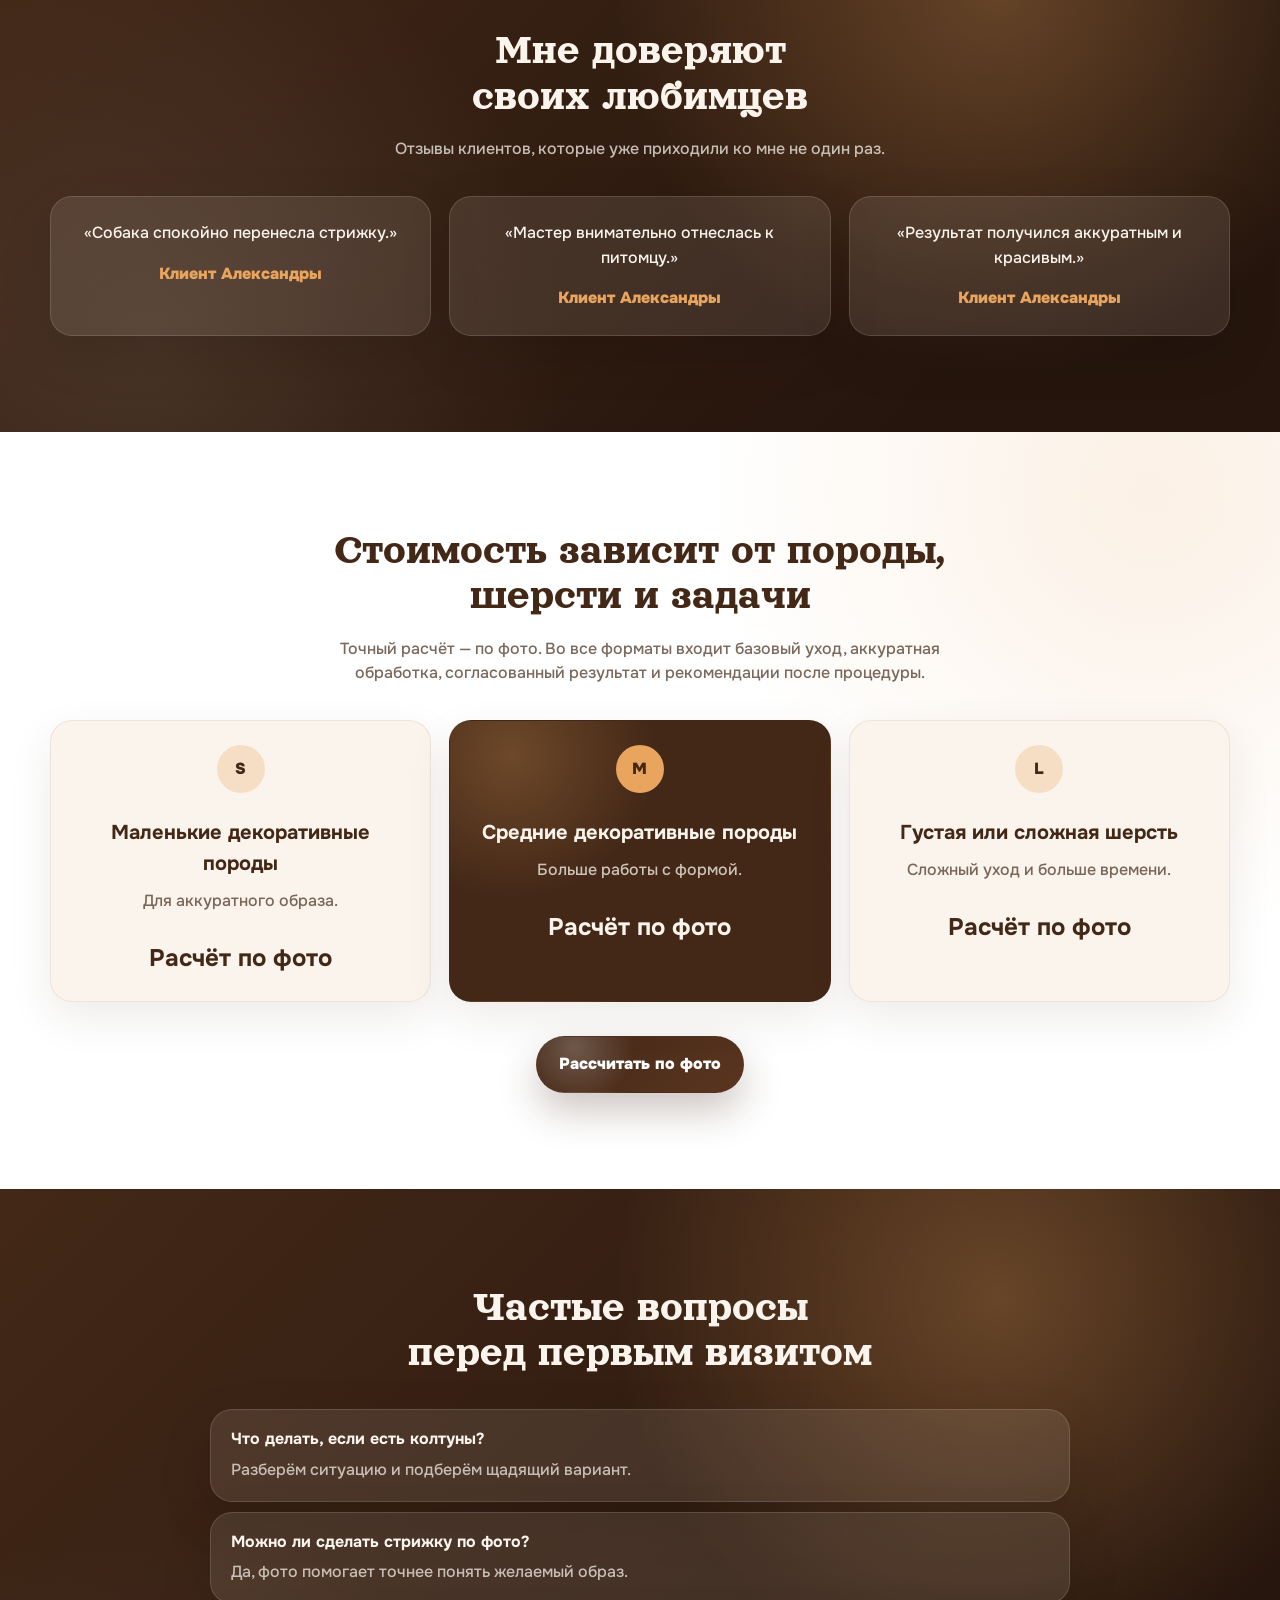
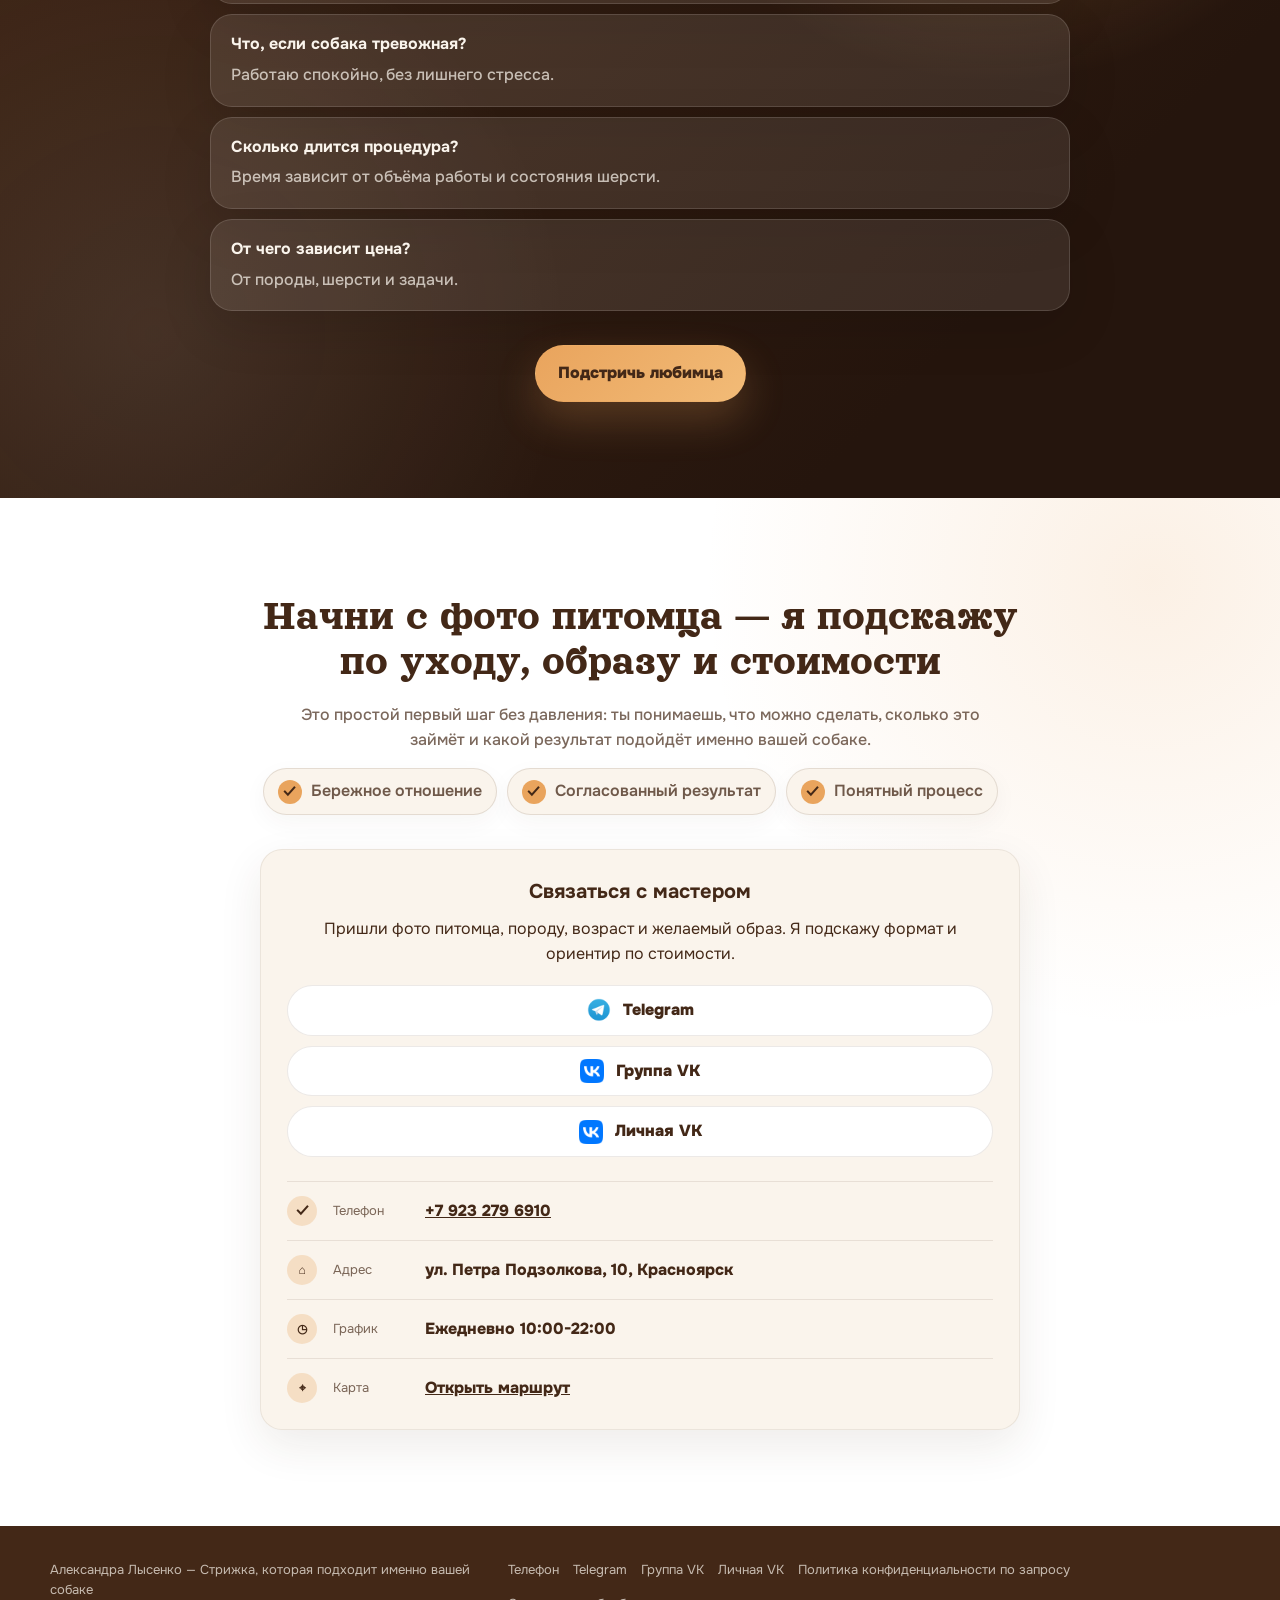
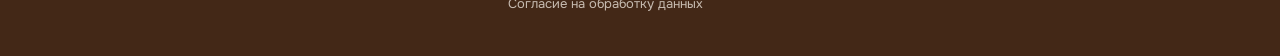
==== commit 7c8a2346: "Аудит сайта и исправление косяков" ====
--- a/index.html
+++ b/index.html
@@ -7,7 +7,9 @@
   <meta property="og:title" content="Александра Лысенко — стрижка, которая подходит именно вашей собаке" />
   <meta property="og:description" content="Бережный уход по шерсти, породе, характеру собаки и вашему запросу." />
   <meta property="og:type" content="website" />
+  <meta property="og:image" content="assets/master-groomer.png" />
   <title>Александра Лысенко — стрижка, которая подходит именно вашей собаке</title>
+  <link rel="icon" href="assets/master-groomer.png" />
   <link rel="preconnect" href="https://fonts.googleapis.com" />
   <link rel="preconnect" href="https://fonts.gstatic.com" crossorigin />
   <link href="https://fonts.googleapis.com/css2?family=Onest:wght@400;500;600;700&family=Orelega+One&display=swap" rel="stylesheet" />
@@ -28,7 +30,7 @@
       </span>
     </a>
 
-    <input class="menu-toggle" type="checkbox" id="menu-toggle" aria-label="Открыть меню" />
+    <input class="menu-toggle" type="checkbox" id="menu-toggle" aria-label="Открыть меню" aria-controls="site-navigation" />
     <label class="menu-button" for="menu-toggle">
       <span></span>
       <span></span>
@@ -36,7 +38,7 @@
       <b>Меню</b>
     </label>
 
-    <nav class="main-nav" aria-label="Основное меню">
+    <nav class="main-nav" id="site-navigation" aria-label="Основное меню">
       <a href="#about">Обо мне</a>
       <a href="#safety">Безопасность</a>
       <a href="#approach">Подход</a>
@@ -270,7 +272,7 @@
       </div>
 
       <div class="section-action">
-        <a class="button button--primary" href="#works">Посмотреть работы</a>
+        <a class="button button--primary" href="#contact">Записаться</a>
       </div>
     </section>
 
--- a/style.css
+++ b/style.css
@@ -158,8 +158,7 @@
 }
 
 .main-nav a,
-.header-contact,
-.text-link {
+.header-contact {
   font-size: 13px;
   font-weight: 800;
   text-decoration: none;
@@ -169,8 +168,7 @@
   color: rgba(67, 40, 23, 0.68);
 }
 
-.main-nav a:hover,
-.text-link:hover {
+.main-nav a:hover {
   color: var(--caramel-deep);
 }
 
@@ -181,8 +179,17 @@
 
 .menu-toggle {
   position: absolute;
-  opacity: 0;
-  pointer-events: none;
+  width: 1px;
+  height: 1px;
+  margin: -1px;
+  overflow: hidden;
+  clip: rect(0 0 0 0);
+  white-space: nowrap;
+}
+
+.menu-toggle:focus-visible + .menu-button {
+  outline: 3px solid rgba(233, 164, 93, 0.56);
+  outline-offset: 3px;
 }
 
 .menu-button {
@@ -258,10 +265,7 @@
 }
 
 .section--milk,
-.section--rose,
-.section--sage,
 .section--deep,
-.section--soft,
 .section--hero {
   width: 100%;
   padding-inline: max(16px, calc((100% - var(--container)) / 2));
@@ -291,21 +295,6 @@
     var(--white);
 }
 
-.section--rose,
-.section--soft {
-  color: var(--milk);
-  background:
-    radial-gradient(circle at 12% 24%, rgba(233, 164, 93, 0.28), transparent 26rem),
-    radial-gradient(circle at 88% 76%, rgba(255, 255, 255, 0.08), transparent 26rem),
-    linear-gradient(135deg, var(--cinnamon), #321D12 76%);
-}
-
-.section--sage {
-  background:
-    radial-gradient(circle at 82% 18%, rgba(233, 164, 93, 0.14), transparent 24rem),
-    linear-gradient(180deg, var(--white), var(--milk));
-}
-
 .section--deep {
   color: var(--milk);
   background:
@@ -329,9 +318,7 @@
 }
 
 .section--hero .eyebrow,
-.section--rose .eyebrow,
-.section--deep .eyebrow,
-.section--soft .eyebrow {
+.section--deep .eyebrow {
   color: var(--caramel);
 }
 
@@ -386,9 +373,7 @@
 }
 
 .section--hero .hero__lead,
-.section--rose .section-heading p,
-.section--deep .section-heading p,
-.section--soft .section-heading p {
+.section--deep .section-heading p {
   color: rgba(250, 244, 236, 0.74);
 }
 
@@ -418,14 +403,6 @@
   font-size: var(--text-size);
   font-weight: 600;
   line-height: var(--text-line);
-}
-
-.section--soft .faq-item,
-.section--rose .review-card {
-  border-color: var(--light-faint);
-  color: var(--milk);
-  background: rgba(250, 244, 236, 0.1);
-  box-shadow: 0 18px 52px rgba(0, 0, 0, 0.12);
 }
 
 .button {
@@ -457,31 +434,10 @@
 }
 
 .section--hero .button--primary,
-.section--rose .button--primary,
-.section--deep .button--primary,
-.section--soft .button--primary {
+.section--deep .button--primary {
   color: var(--cinnamon);
   background: linear-gradient(135deg, var(--caramel), #F2BB77);
   box-shadow: 0 18px 42px rgba(233, 164, 93, 0.24);
-}
-
-.button--soft {
-  border-color: rgba(250, 244, 236, 0.28);
-  color: var(--milk);
-  background: rgba(250, 244, 236, 0.12);
-}
-
-.text-link {
-  display: inline-flex;
-  margin-top: 20px;
-  color: var(--cinnamon);
-}
-
-.section--rose .text-link,
-.section--soft .text-link,
-.section--deep .text-link,
-.text-link--light {
-  color: var(--caramel);
 }
 
 .hero-card,
@@ -577,8 +533,7 @@
   margin-left: auto;
 }
 
-.section:not(.section--hero) .section-action,
-.section:not(.section--hero) > .text-link {
+.section:not(.section--hero) .section-action {
   display: flex;
   justify-content: center;
   align-items: center;
@@ -735,7 +690,6 @@
   line-height: var(--text-line);
 }
 
-.section--rose .review-card p,
 .section--deep .review-card p {
   color: var(--milk);
 }
@@ -850,11 +804,6 @@
   font-weight: 400;
   font-size: 36px;
   line-height: 1;
-}
-
-.check-note p {
-  margin-bottom: 0;
-  color: rgba(250, 244, 236, 0.74);
 }
 
 .check-list,
@@ -1059,11 +1008,6 @@
   line-height: var(--text-line);
 }
 
-.section--soft .faq-item p,
-.section--rose .faq-item p {
-  color: rgba(250, 244, 236, 0.72);
-}
-
 .section--deep .faq-item p {
   color: rgba(250, 244, 236, 0.72);
 }
@@ -1265,14 +1209,37 @@
     grid-template-columns: 1fr;
   }
 
+  .section--hero {
+    grid-template-areas:
+      "content"
+      "card"
+      "actions";
+    justify-items: center;
+    gap: 38px;
+  }
+
+  .section--hero .hero__content,
+  .section--hero .hero__actions {
+    justify-self: start;
+  }
+
   .portfolio-grid,
   .feature-list,
   .reviews-grid,
   .price-grid,
   .safety-grid,
-  .agreement-grid,
   .anxiety__list {
     grid-template-columns: 1fr;
+  }
+
+  .agreement-grid {
+    grid-template-columns: repeat(2, minmax(0, 1fr));
+    max-width: 680px;
+  }
+
+  .agreement-card,
+  .agreement-card img {
+    min-height: 180px;
   }
 
   .process-list {
@@ -1340,10 +1307,7 @@
   }
 
   .section--milk,
-  .section--rose,
-  .section--sage,
   .section--deep,
-  .section--soft,
   .benefits,
   .process,
   .anxiety,
@@ -1353,16 +1317,14 @@
   }
 
   .section--hero {
-    grid-template-areas:
-      "content"
-      "card"
-      "actions";
     padding-top: 66px;
     gap: 34px;
+    justify-items: stretch;
   }
 
   .section--hero .hero__actions {
     justify-content: center;
+    justify-self: center;
   }
 
   h1 {
@@ -1386,6 +1348,16 @@
     aspect-ratio: 1 / 1;
   }
 
+  .agreement-grid {
+    grid-template-columns: repeat(2, minmax(0, 1fr));
+    gap: 10px;
+  }
+
+  .agreement-card,
+  .agreement-card img {
+    min-height: 160px;
+  }
+
   .process-list {
     grid-template-columns: 1fr;
   }
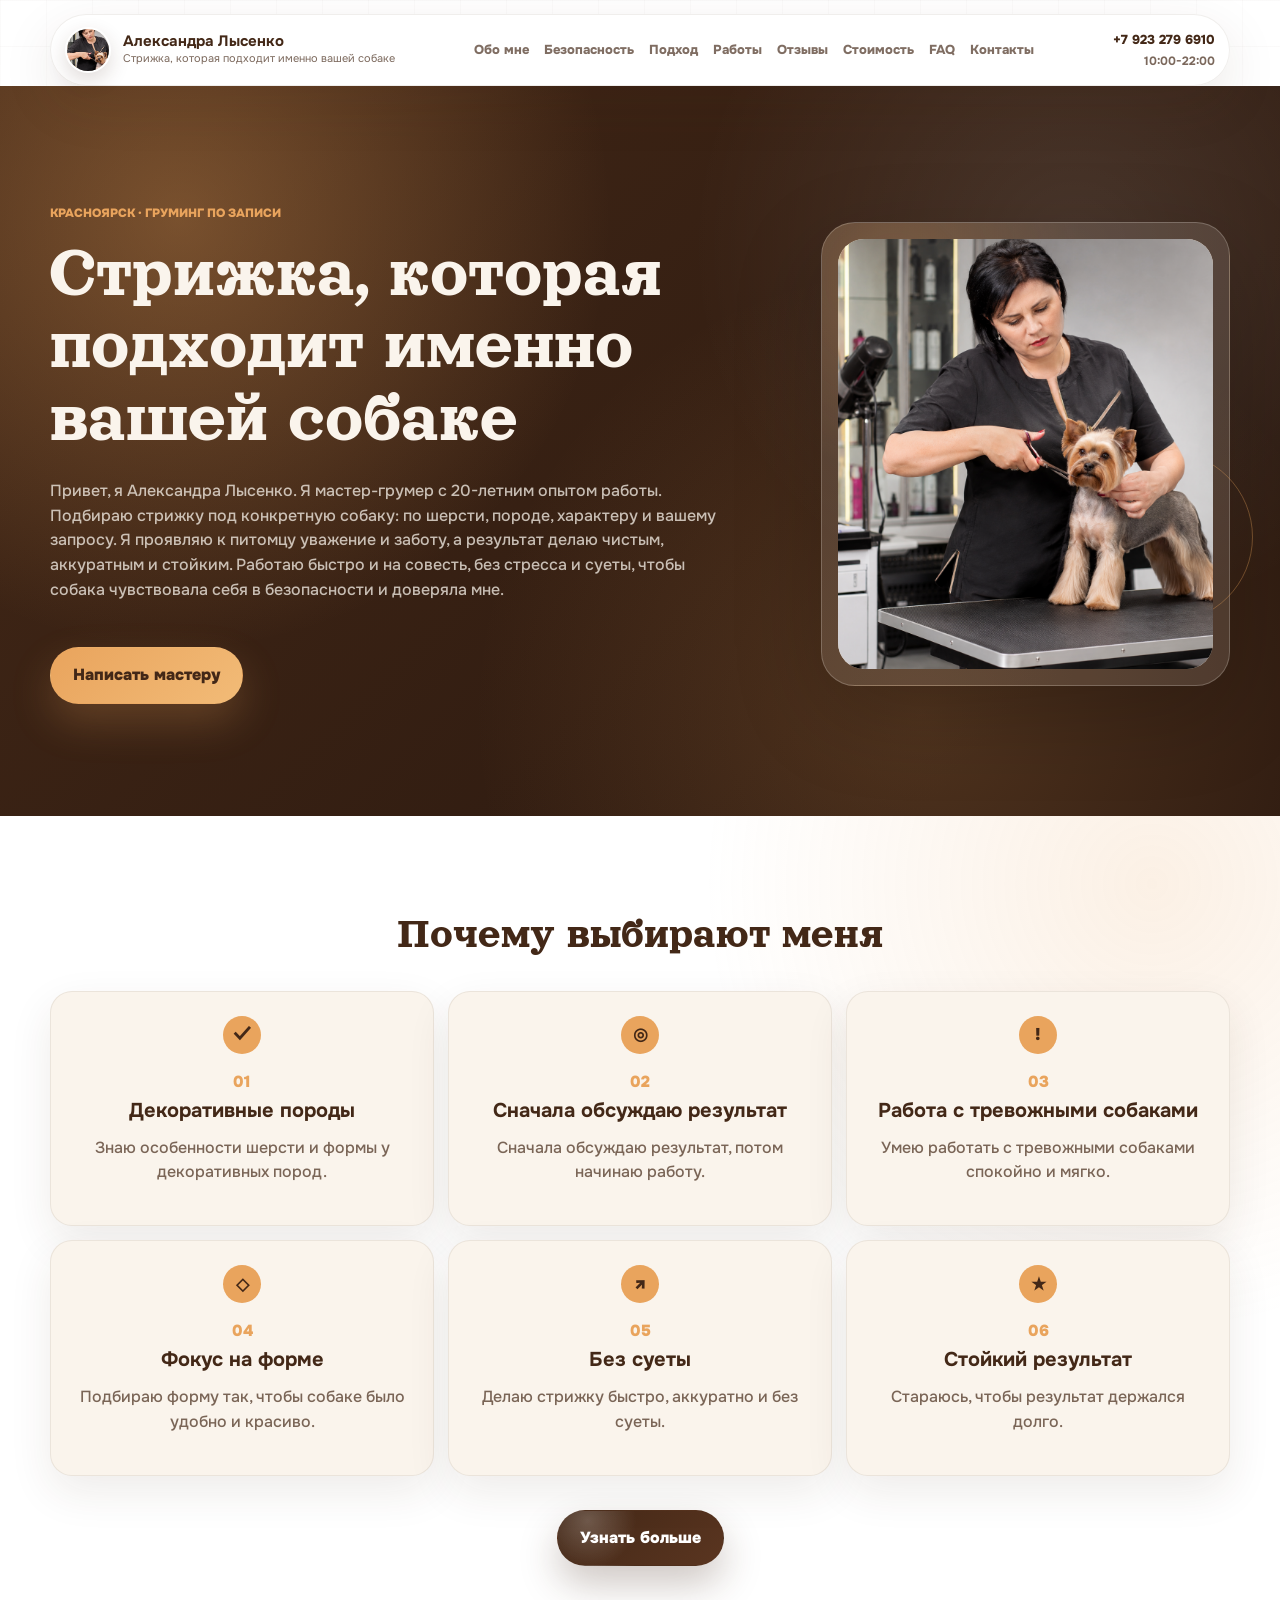
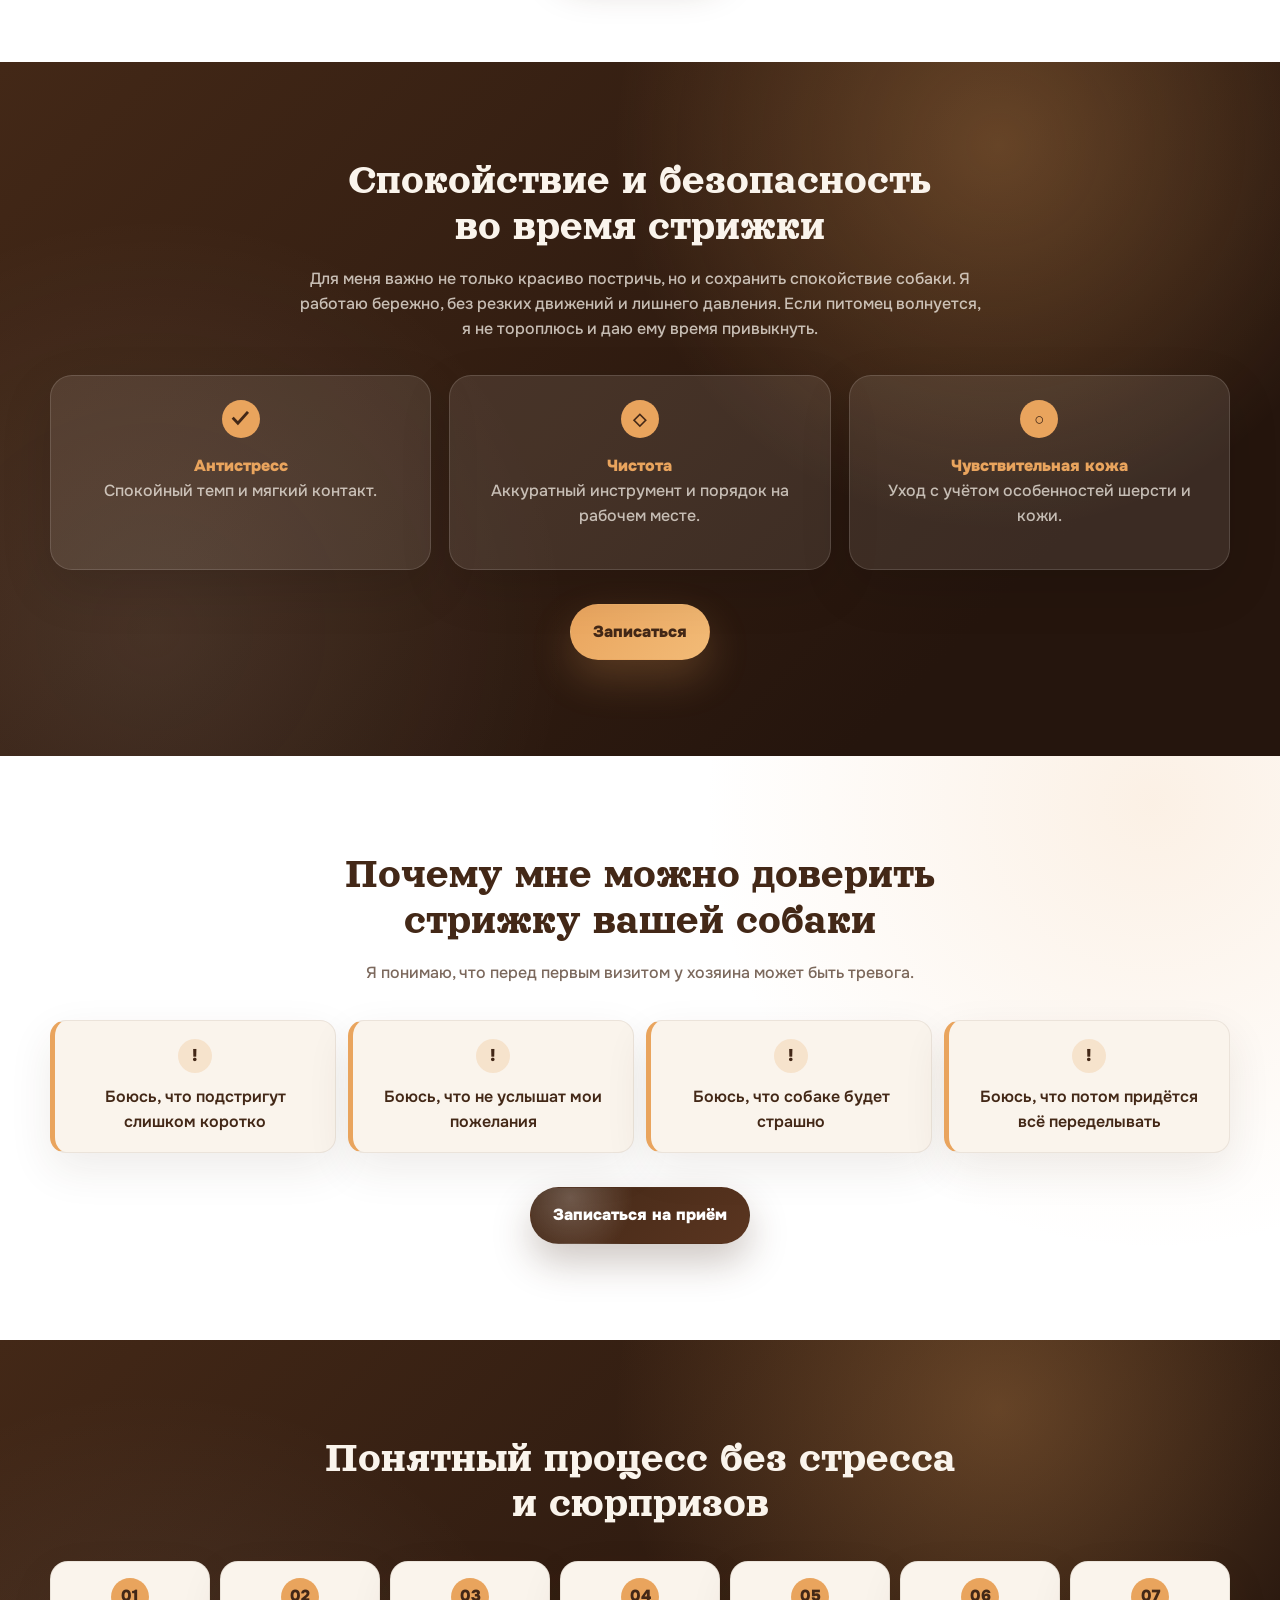
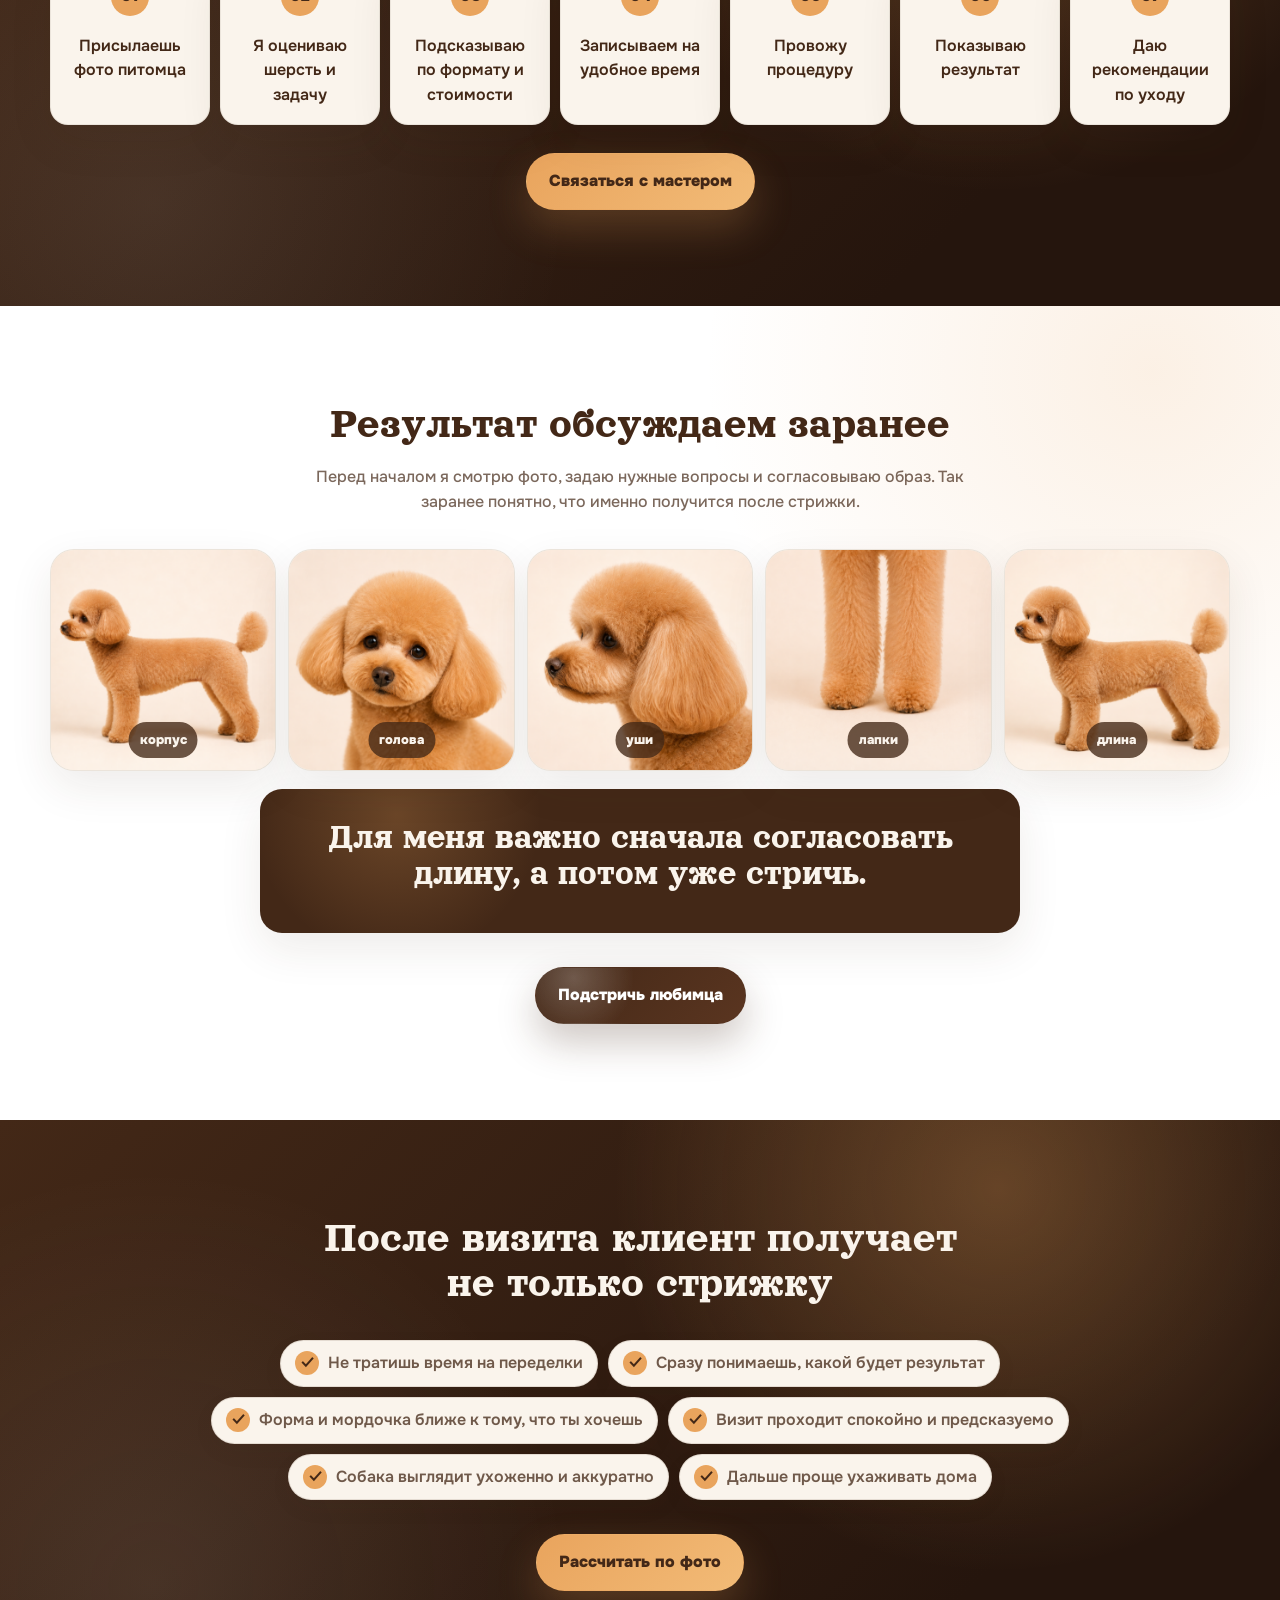
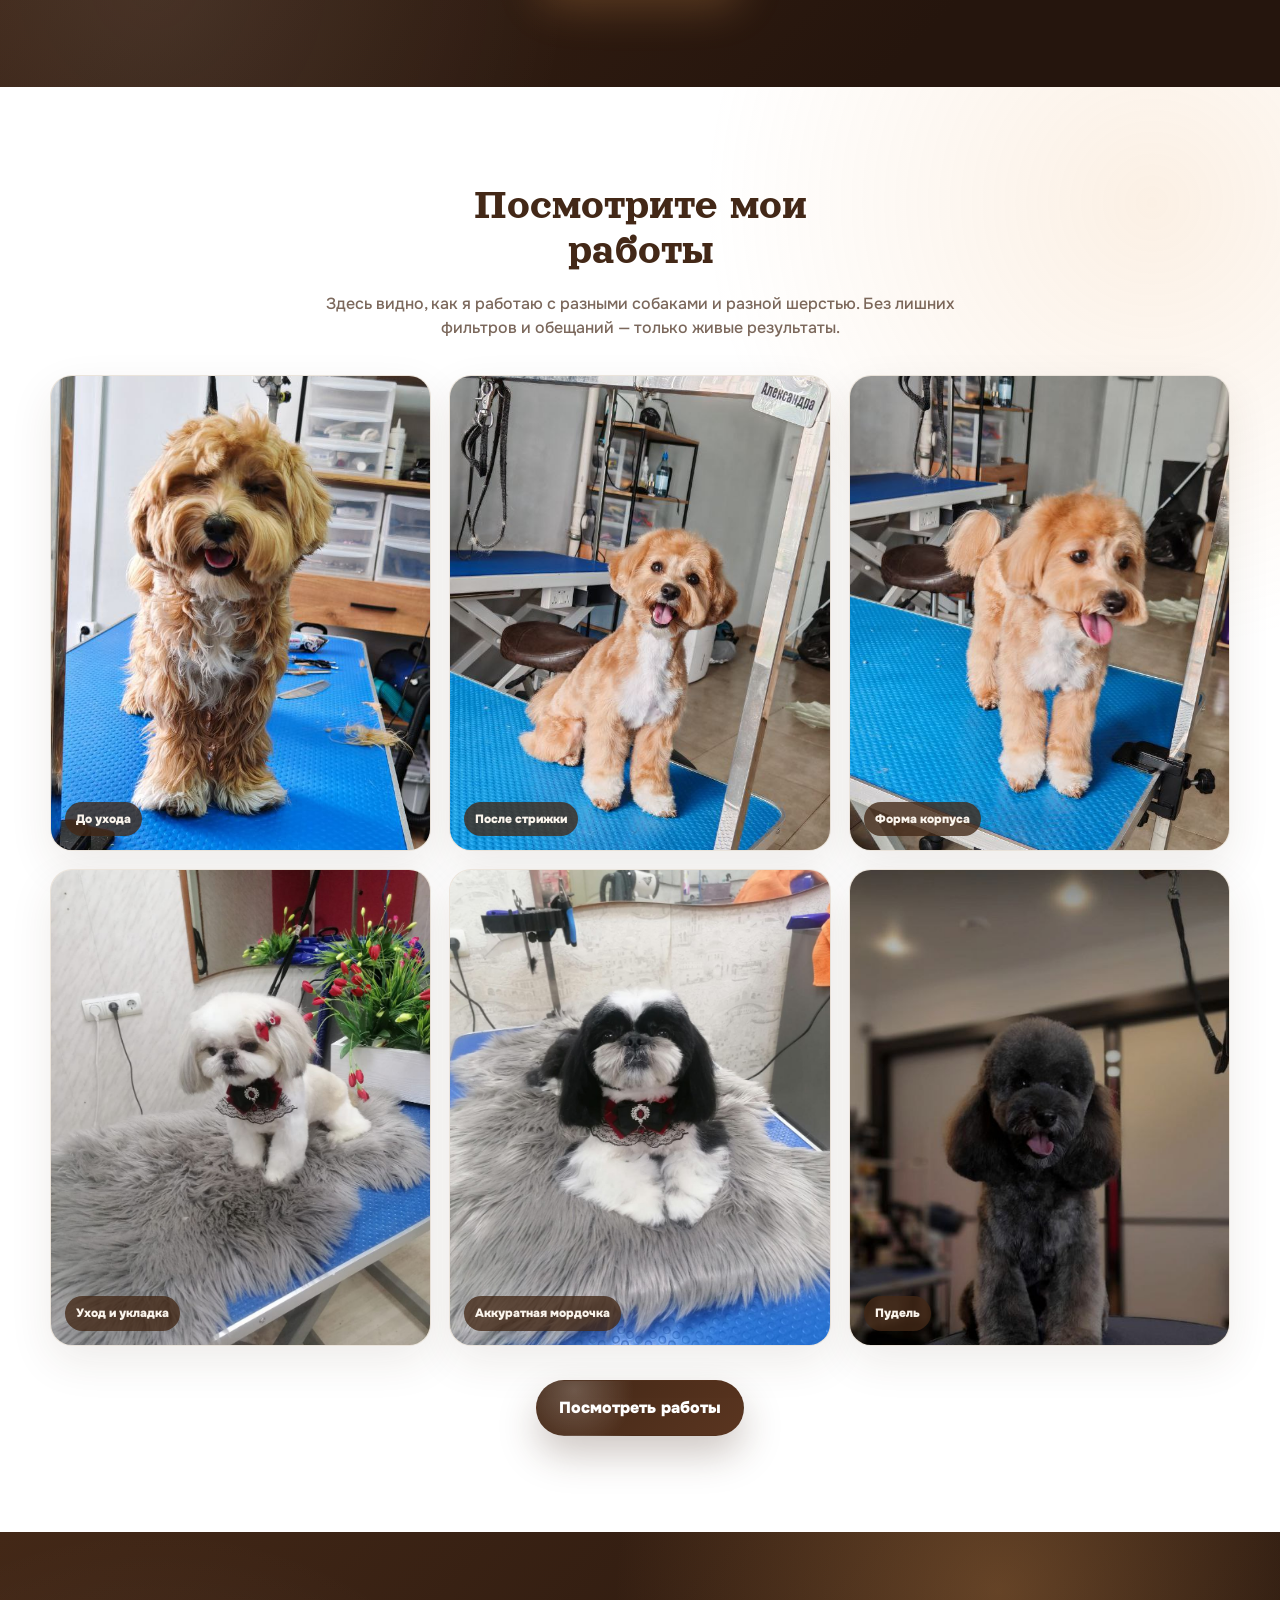
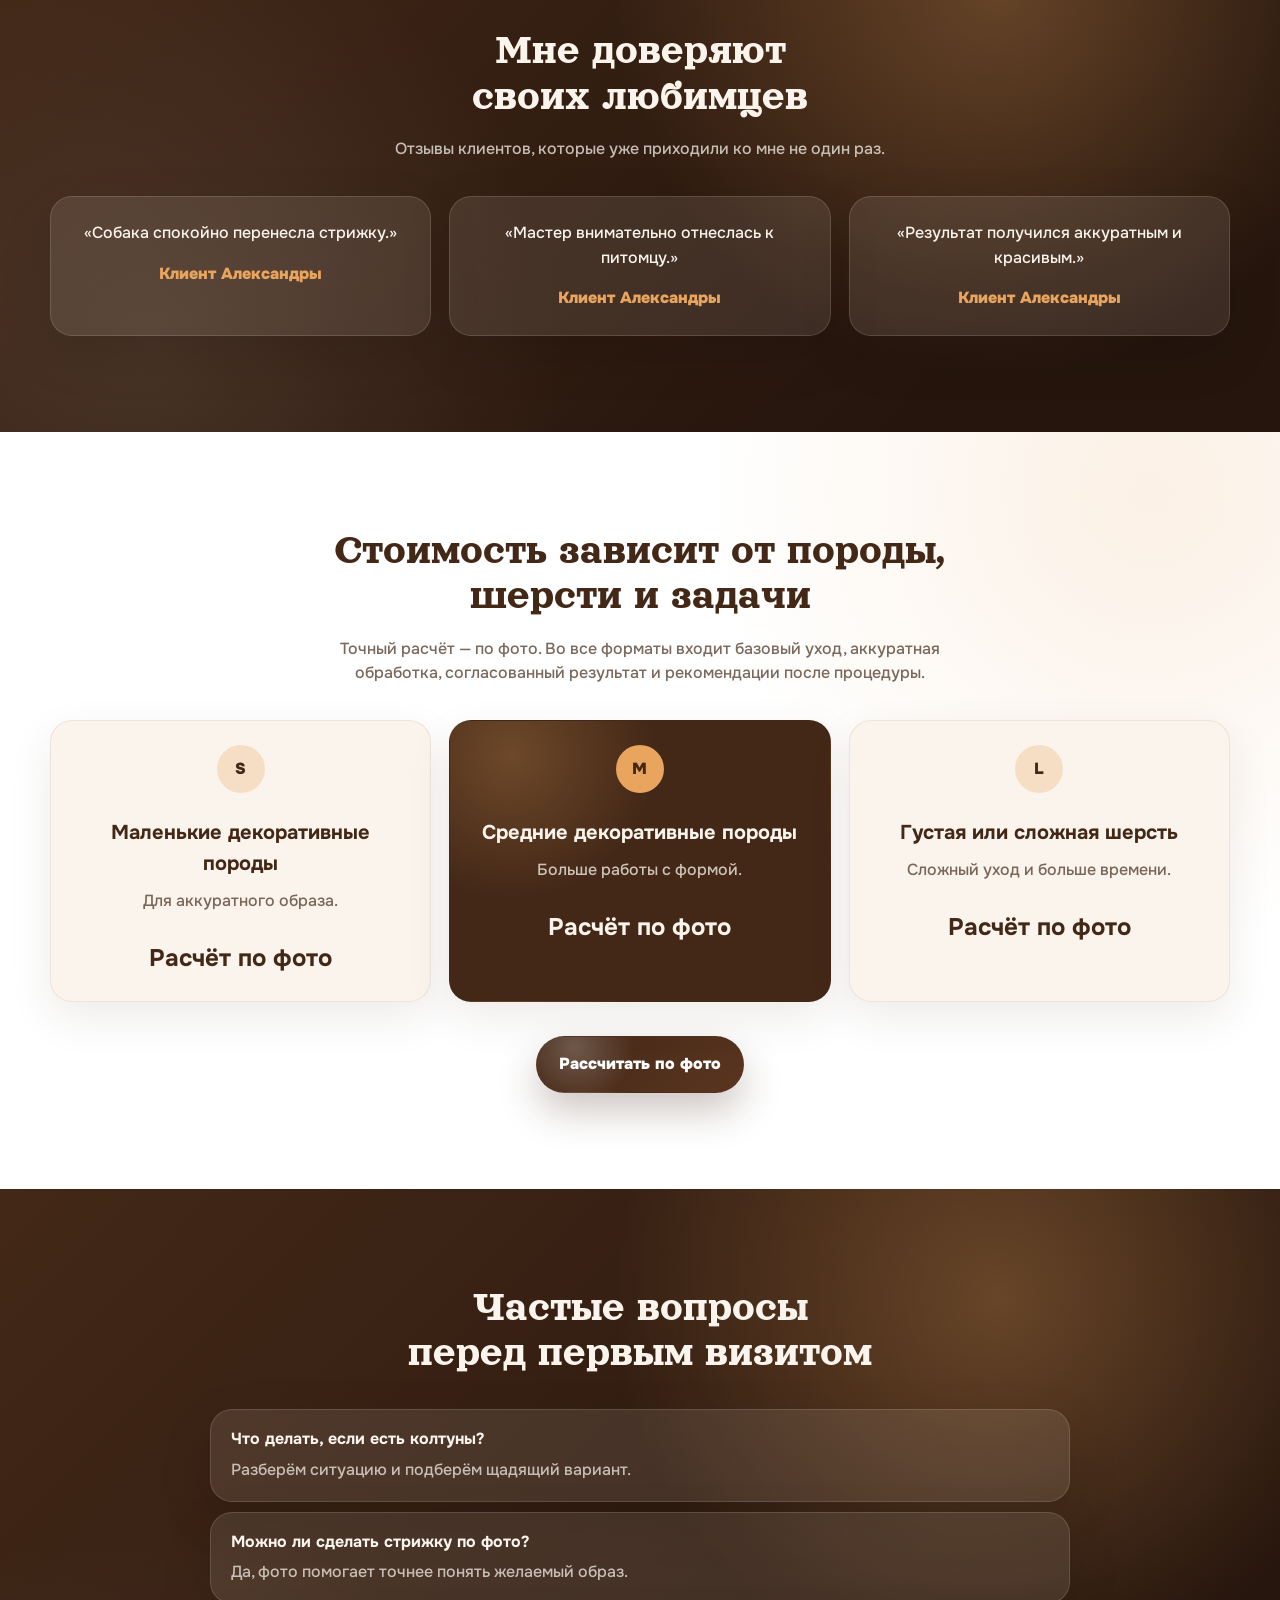
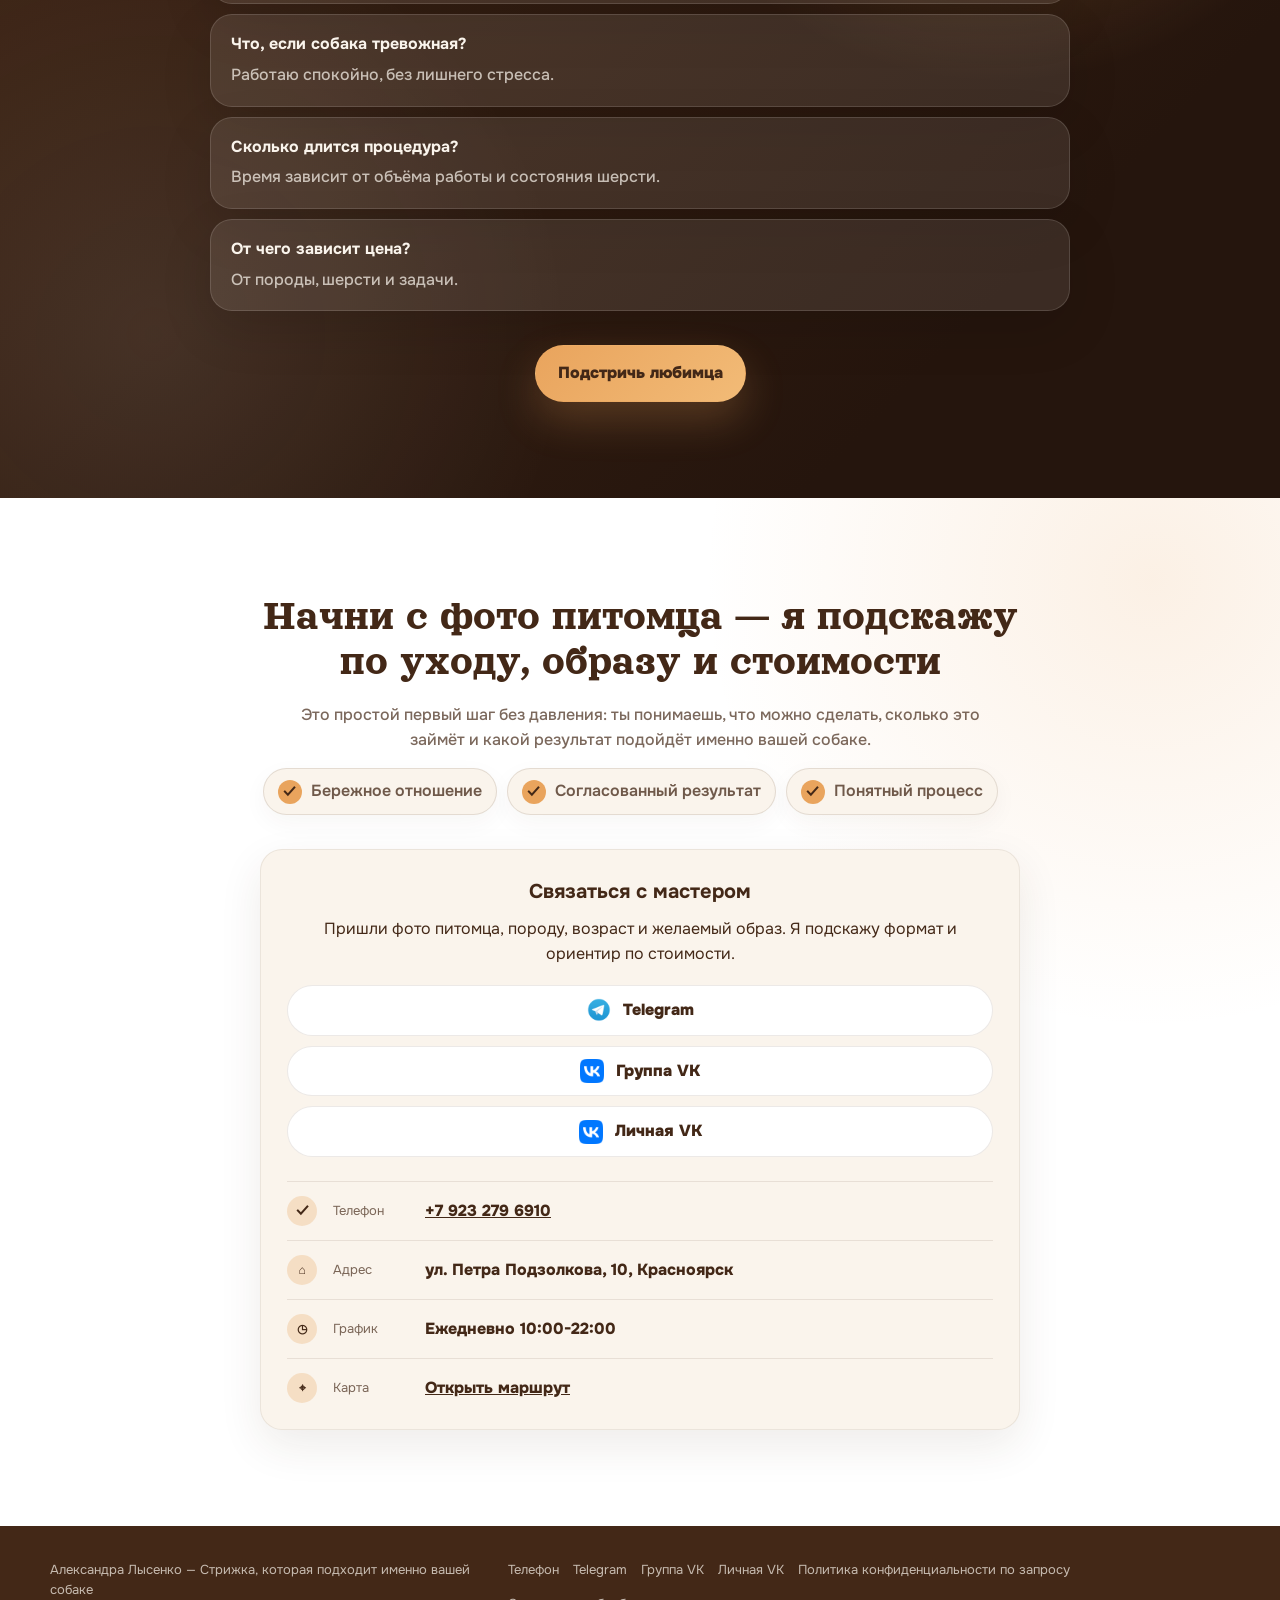
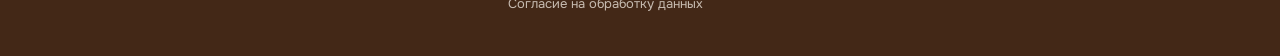
==== commit b112b7e7: "Revert "Аудит сайта и исправление косяков" This reverts commit 7c8a23460c522b67df93ac235ea42d9e8f948" ====
--- a/index.html
+++ b/index.html
@@ -7,9 +7,7 @@
   <meta property="og:title" content="Александра Лысенко — стрижка, которая подходит именно вашей собаке" />
   <meta property="og:description" content="Бережный уход по шерсти, породе, характеру собаки и вашему запросу." />
   <meta property="og:type" content="website" />
-  <meta property="og:image" content="assets/master-groomer.png" />
   <title>Александра Лысенко — стрижка, которая подходит именно вашей собаке</title>
-  <link rel="icon" href="assets/master-groomer.png" />
   <link rel="preconnect" href="https://fonts.googleapis.com" />
   <link rel="preconnect" href="https://fonts.gstatic.com" crossorigin />
   <link href="https://fonts.googleapis.com/css2?family=Onest:wght@400;500;600;700&family=Orelega+One&display=swap" rel="stylesheet" />
@@ -30,7 +28,7 @@
       </span>
     </a>
 
-    <input class="menu-toggle" type="checkbox" id="menu-toggle" aria-label="Открыть меню" aria-controls="site-navigation" />
+    <input class="menu-toggle" type="checkbox" id="menu-toggle" aria-label="Открыть меню" />
     <label class="menu-button" for="menu-toggle">
       <span></span>
       <span></span>
@@ -38,7 +36,7 @@
       <b>Меню</b>
     </label>
 
-    <nav class="main-nav" id="site-navigation" aria-label="Основное меню">
+    <nav class="main-nav" aria-label="Основное меню">
       <a href="#about">Обо мне</a>
       <a href="#safety">Безопасность</a>
       <a href="#approach">Подход</a>
@@ -272,7 +270,7 @@
       </div>
 
       <div class="section-action">
-        <a class="button button--primary" href="#contact">Записаться</a>
+        <a class="button button--primary" href="#works">Посмотреть работы</a>
       </div>
     </section>
 
--- a/style.css
+++ b/style.css
@@ -158,7 +158,8 @@
 }
 
 .main-nav a,
-.header-contact {
+.header-contact,
+.text-link {
   font-size: 13px;
   font-weight: 800;
   text-decoration: none;
@@ -168,7 +169,8 @@
   color: rgba(67, 40, 23, 0.68);
 }
 
-.main-nav a:hover {
+.main-nav a:hover,
+.text-link:hover {
   color: var(--caramel-deep);
 }
 
@@ -179,17 +181,8 @@
 
 .menu-toggle {
   position: absolute;
-  width: 1px;
-  height: 1px;
-  margin: -1px;
-  overflow: hidden;
-  clip: rect(0 0 0 0);
-  white-space: nowrap;
-}
-
-.menu-toggle:focus-visible + .menu-button {
-  outline: 3px solid rgba(233, 164, 93, 0.56);
-  outline-offset: 3px;
+  opacity: 0;
+  pointer-events: none;
 }
 
 .menu-button {
@@ -265,7 +258,10 @@
 }
 
 .section--milk,
+.section--rose,
+.section--sage,
 .section--deep,
+.section--soft,
 .section--hero {
   width: 100%;
   padding-inline: max(16px, calc((100% - var(--container)) / 2));
@@ -295,6 +291,21 @@
     var(--white);
 }
 
+.section--rose,
+.section--soft {
+  color: var(--milk);
+  background:
+    radial-gradient(circle at 12% 24%, rgba(233, 164, 93, 0.28), transparent 26rem),
+    radial-gradient(circle at 88% 76%, rgba(255, 255, 255, 0.08), transparent 26rem),
+    linear-gradient(135deg, var(--cinnamon), #321D12 76%);
+}
+
+.section--sage {
+  background:
+    radial-gradient(circle at 82% 18%, rgba(233, 164, 93, 0.14), transparent 24rem),
+    linear-gradient(180deg, var(--white), var(--milk));
+}
+
 .section--deep {
   color: var(--milk);
   background:
@@ -318,7 +329,9 @@
 }
 
 .section--hero .eyebrow,
-.section--deep .eyebrow {
+.section--rose .eyebrow,
+.section--deep .eyebrow,
+.section--soft .eyebrow {
   color: var(--caramel);
 }
 
@@ -373,7 +386,9 @@
 }
 
 .section--hero .hero__lead,
-.section--deep .section-heading p {
+.section--rose .section-heading p,
+.section--deep .section-heading p,
+.section--soft .section-heading p {
   color: rgba(250, 244, 236, 0.74);
 }
 
@@ -403,6 +418,14 @@
   font-size: var(--text-size);
   font-weight: 600;
   line-height: var(--text-line);
+}
+
+.section--soft .faq-item,
+.section--rose .review-card {
+  border-color: var(--light-faint);
+  color: var(--milk);
+  background: rgba(250, 244, 236, 0.1);
+  box-shadow: 0 18px 52px rgba(0, 0, 0, 0.12);
 }
 
 .button {
@@ -434,10 +457,31 @@
 }
 
 .section--hero .button--primary,
-.section--deep .button--primary {
+.section--rose .button--primary,
+.section--deep .button--primary,
+.section--soft .button--primary {
   color: var(--cinnamon);
   background: linear-gradient(135deg, var(--caramel), #F2BB77);
   box-shadow: 0 18px 42px rgba(233, 164, 93, 0.24);
+}
+
+.button--soft {
+  border-color: rgba(250, 244, 236, 0.28);
+  color: var(--milk);
+  background: rgba(250, 244, 236, 0.12);
+}
+
+.text-link {
+  display: inline-flex;
+  margin-top: 20px;
+  color: var(--cinnamon);
+}
+
+.section--rose .text-link,
+.section--soft .text-link,
+.section--deep .text-link,
+.text-link--light {
+  color: var(--caramel);
 }
 
 .hero-card,
@@ -533,7 +577,8 @@
   margin-left: auto;
 }
 
-.section:not(.section--hero) .section-action {
+.section:not(.section--hero) .section-action,
+.section:not(.section--hero) > .text-link {
   display: flex;
   justify-content: center;
   align-items: center;
@@ -690,6 +735,7 @@
   line-height: var(--text-line);
 }
 
+.section--rose .review-card p,
 .section--deep .review-card p {
   color: var(--milk);
 }
@@ -804,6 +850,11 @@
   font-weight: 400;
   font-size: 36px;
   line-height: 1;
+}
+
+.check-note p {
+  margin-bottom: 0;
+  color: rgba(250, 244, 236, 0.74);
 }
 
 .check-list,
@@ -1008,6 +1059,11 @@
   line-height: var(--text-line);
 }
 
+.section--soft .faq-item p,
+.section--rose .faq-item p {
+  color: rgba(250, 244, 236, 0.72);
+}
+
 .section--deep .faq-item p {
   color: rgba(250, 244, 236, 0.72);
 }
@@ -1209,37 +1265,14 @@
     grid-template-columns: 1fr;
   }
 
-  .section--hero {
-    grid-template-areas:
-      "content"
-      "card"
-      "actions";
-    justify-items: center;
-    gap: 38px;
-  }
-
-  .section--hero .hero__content,
-  .section--hero .hero__actions {
-    justify-self: start;
-  }
-
   .portfolio-grid,
   .feature-list,
   .reviews-grid,
   .price-grid,
   .safety-grid,
+  .agreement-grid,
   .anxiety__list {
     grid-template-columns: 1fr;
-  }
-
-  .agreement-grid {
-    grid-template-columns: repeat(2, minmax(0, 1fr));
-    max-width: 680px;
-  }
-
-  .agreement-card,
-  .agreement-card img {
-    min-height: 180px;
   }
 
   .process-list {
@@ -1307,7 +1340,10 @@
   }
 
   .section--milk,
+  .section--rose,
+  .section--sage,
   .section--deep,
+  .section--soft,
   .benefits,
   .process,
   .anxiety,
@@ -1317,14 +1353,16 @@
   }
 
   .section--hero {
+    grid-template-areas:
+      "content"
+      "card"
+      "actions";
     padding-top: 66px;
     gap: 34px;
-    justify-items: stretch;
   }
 
   .section--hero .hero__actions {
     justify-content: center;
-    justify-self: center;
   }
 
   h1 {
@@ -1348,16 +1386,6 @@
     aspect-ratio: 1 / 1;
   }
 
-  .agreement-grid {
-    grid-template-columns: repeat(2, minmax(0, 1fr));
-    gap: 10px;
-  }
-
-  .agreement-card,
-  .agreement-card img {
-    min-height: 160px;
-  }
-
   .process-list {
     grid-template-columns: 1fr;
   }
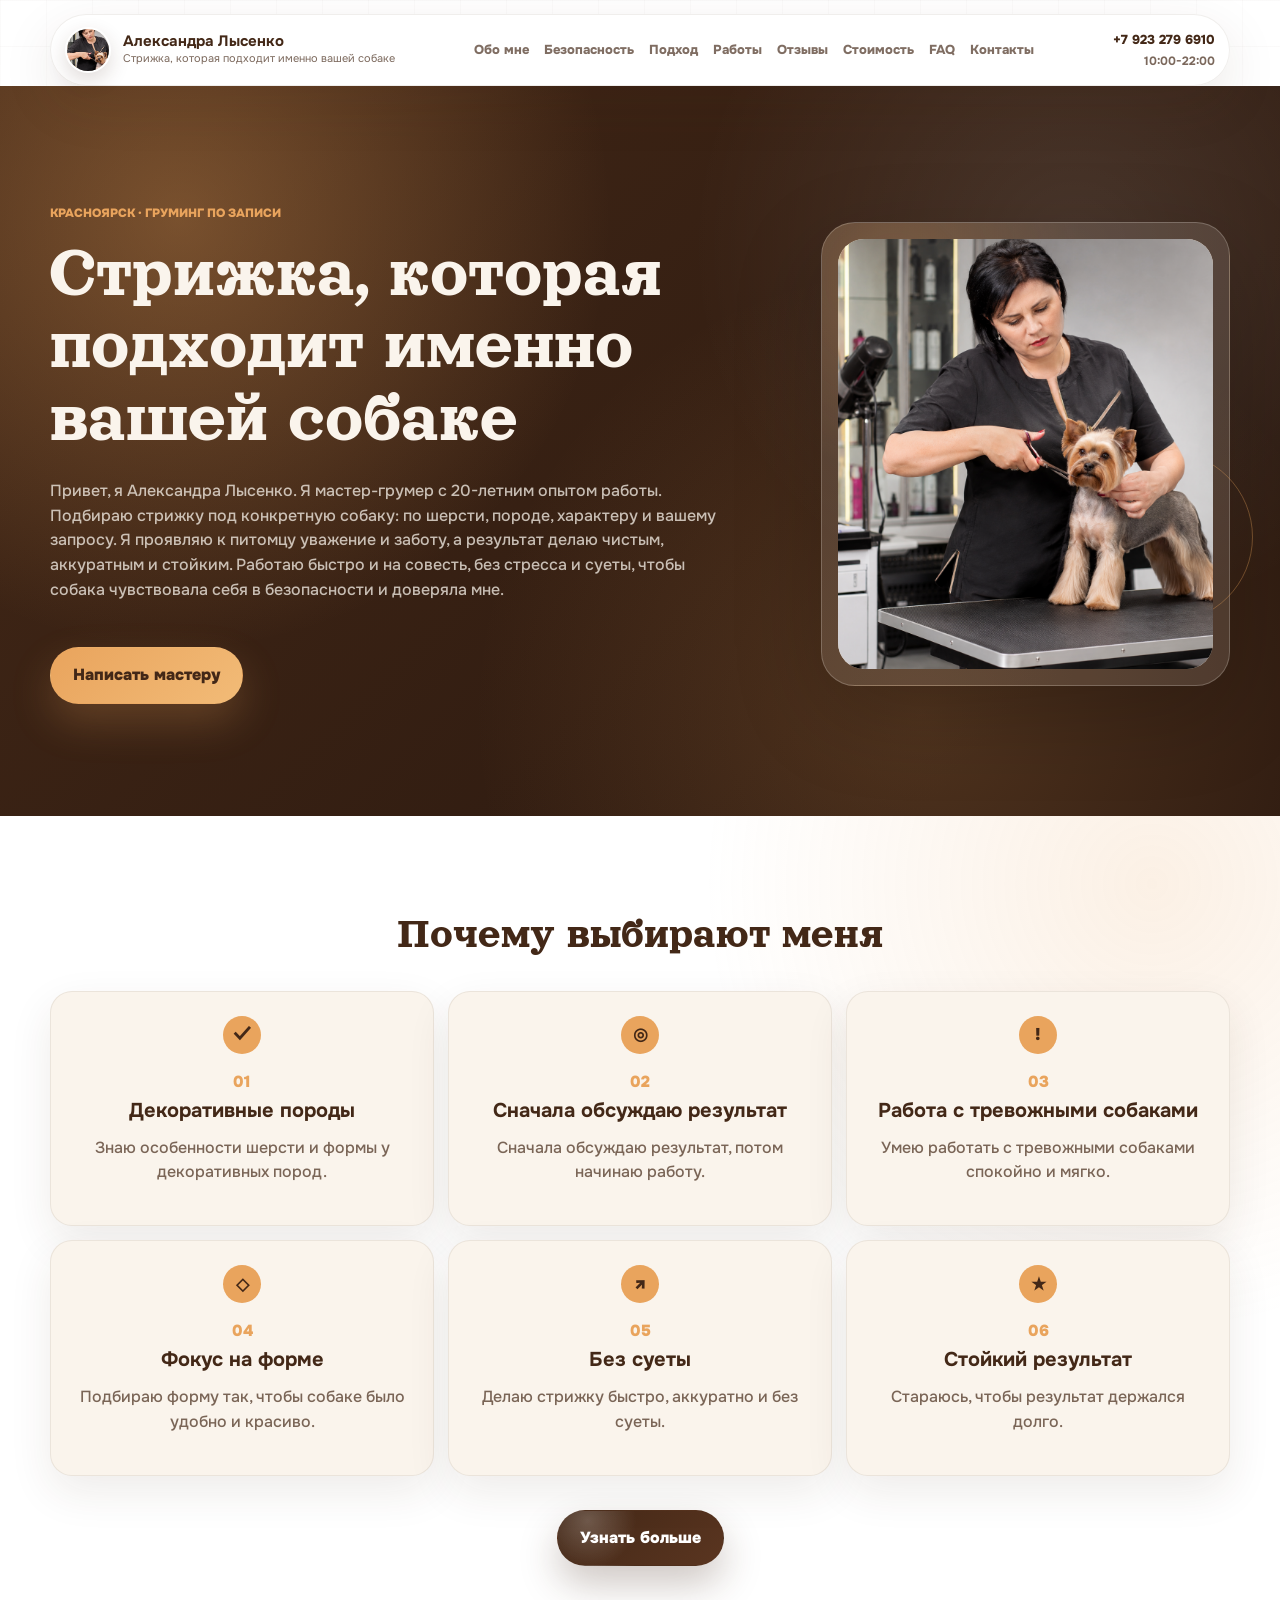
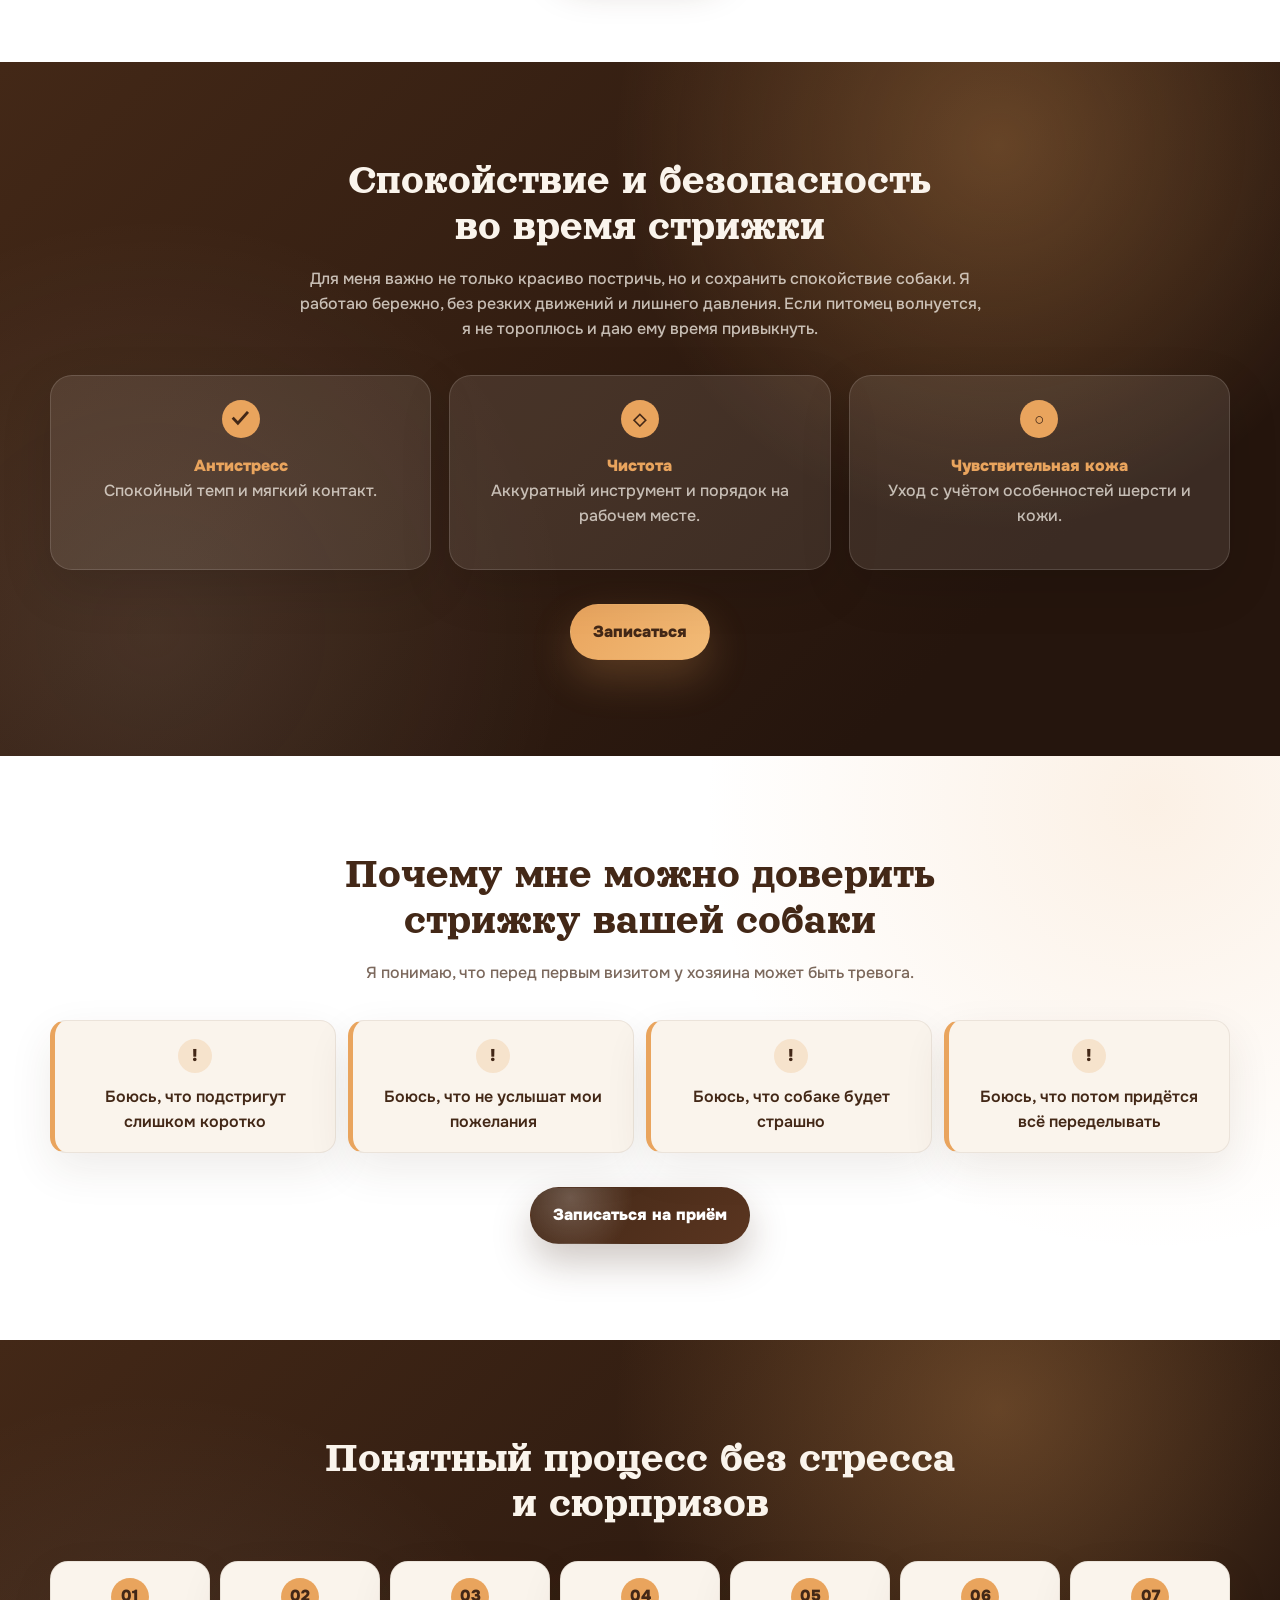
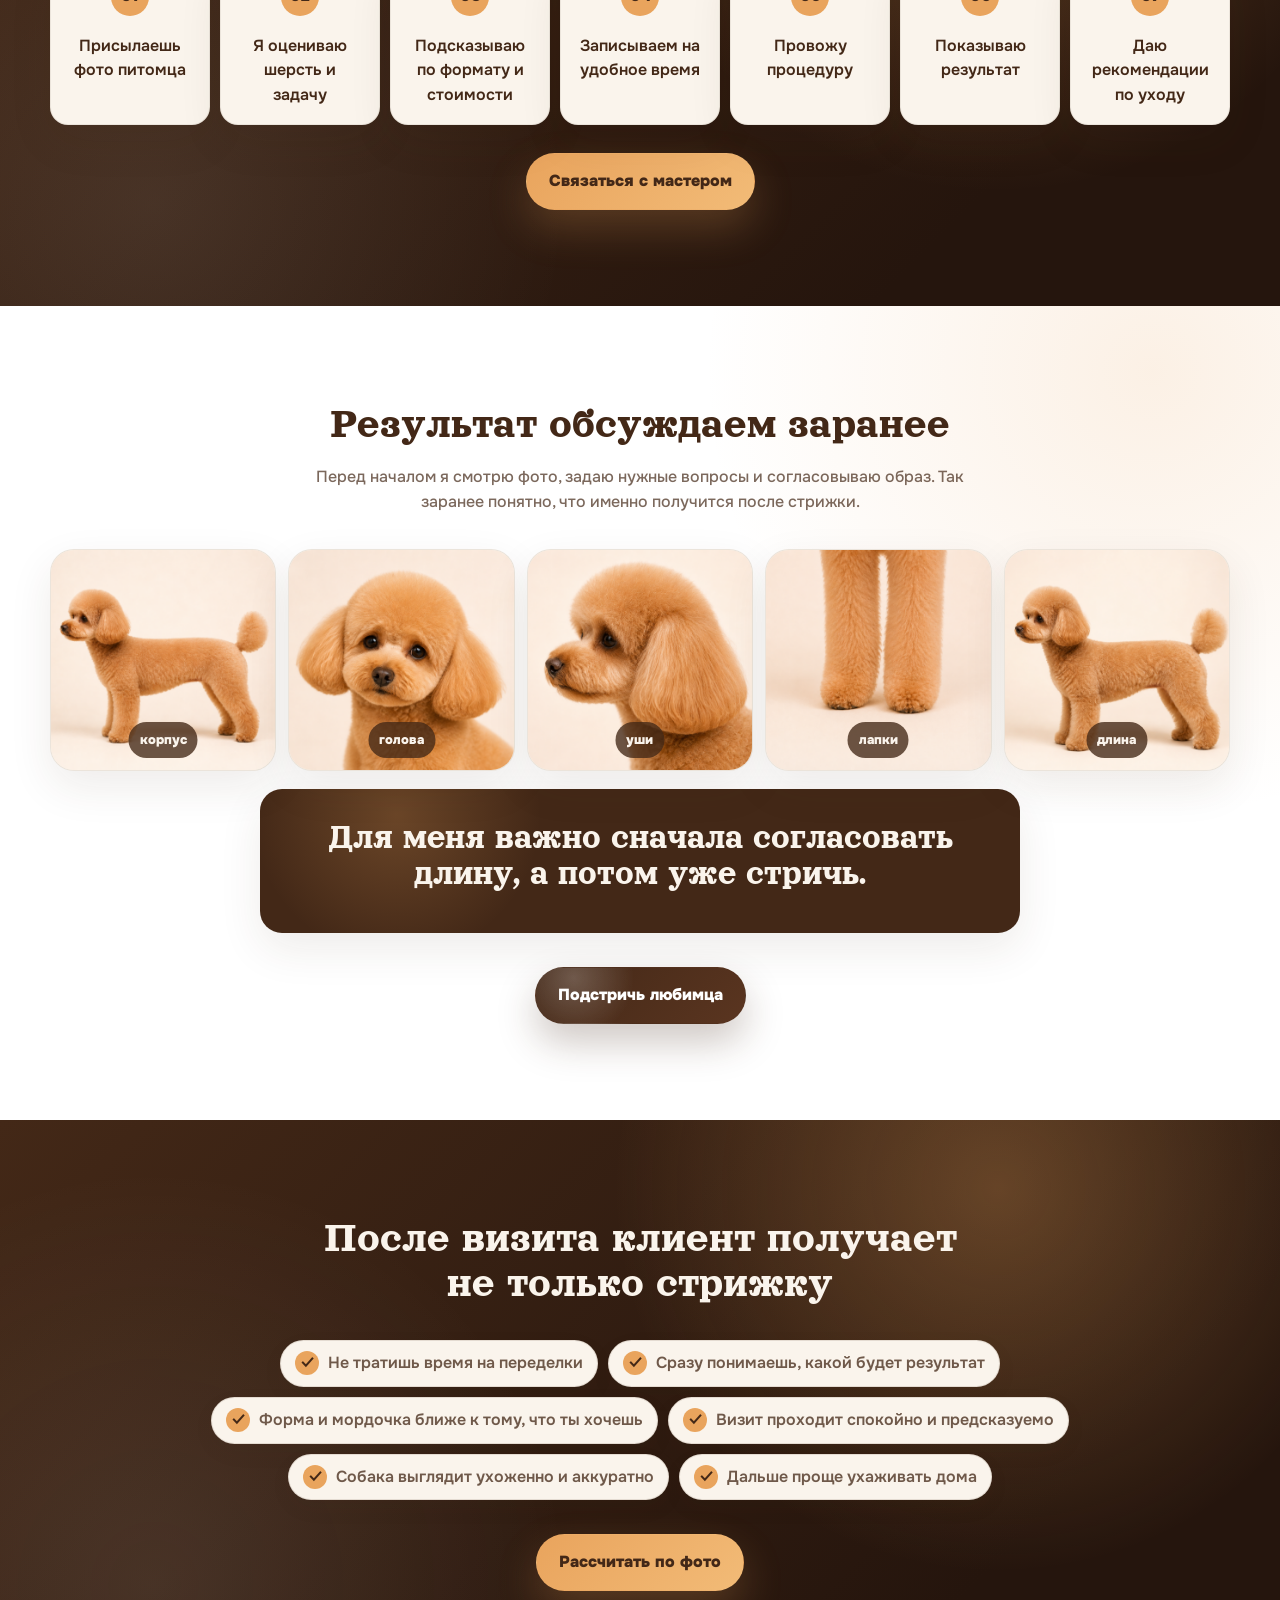
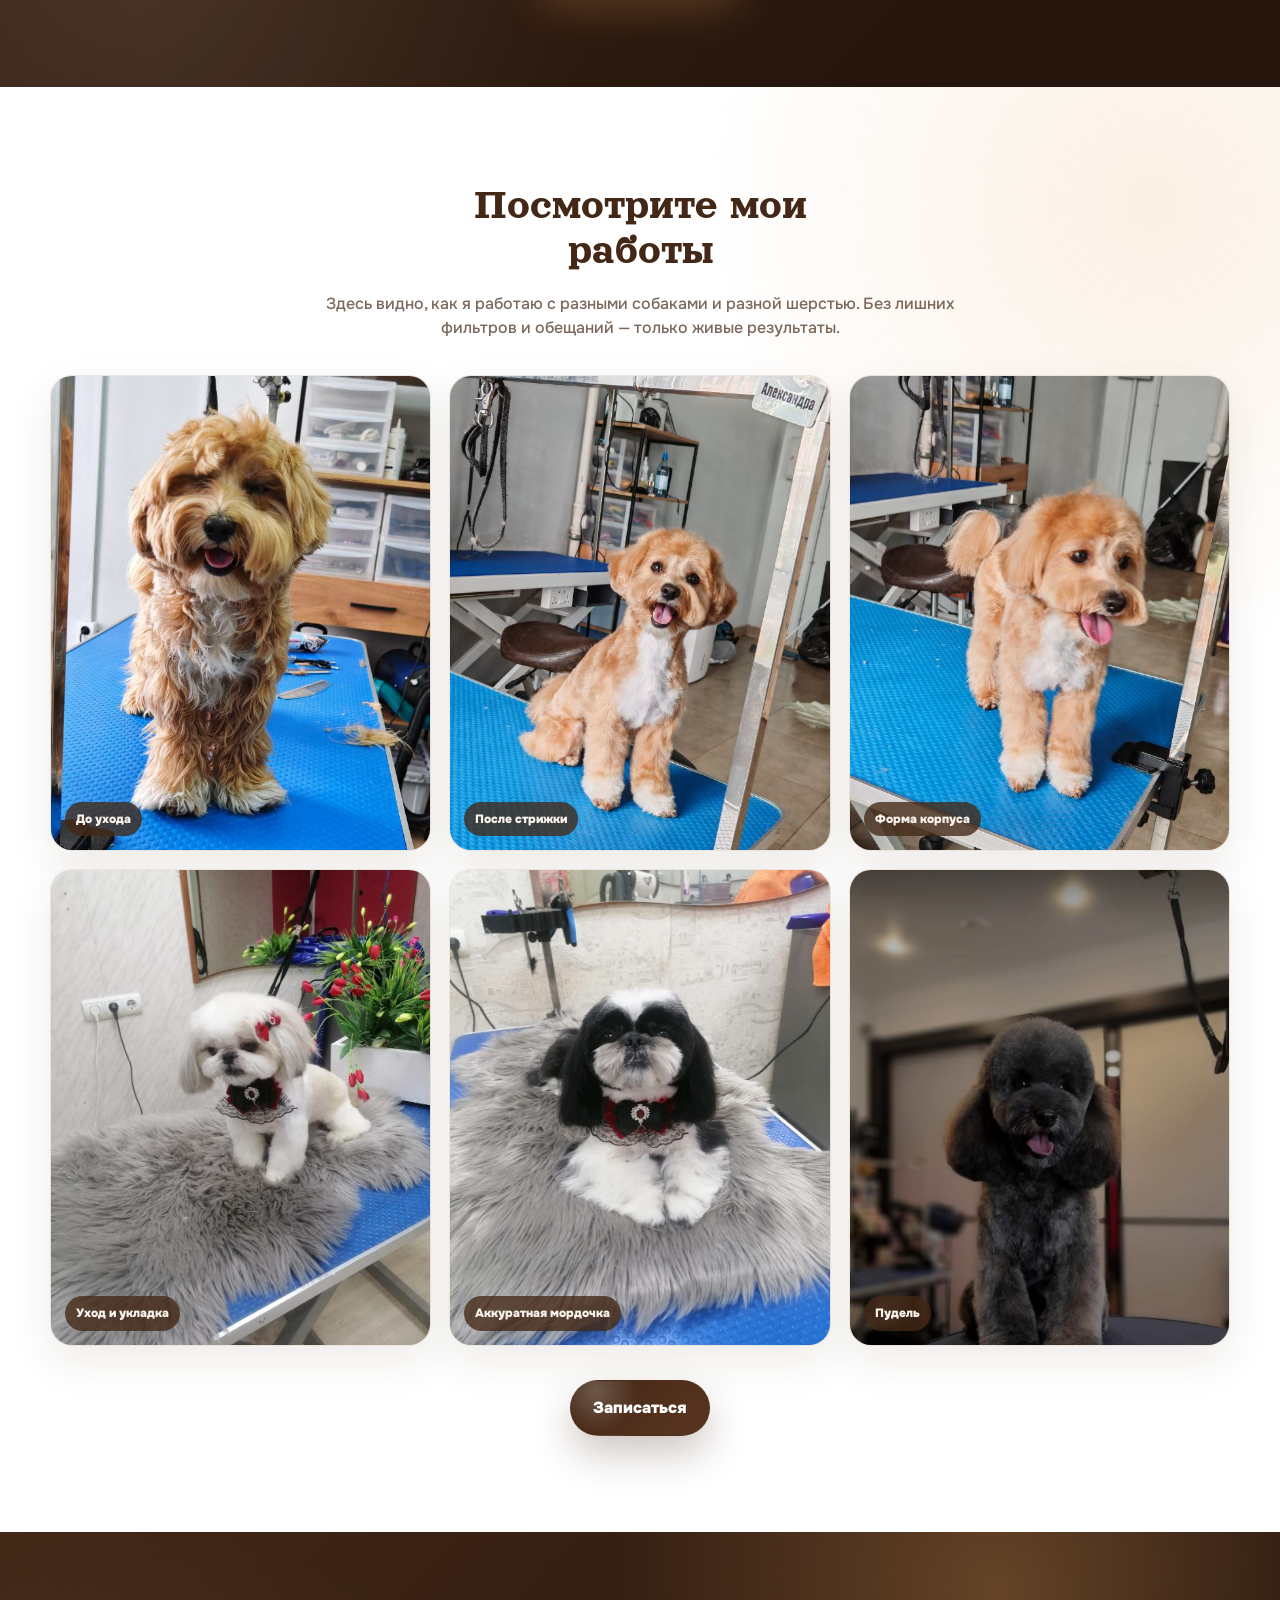
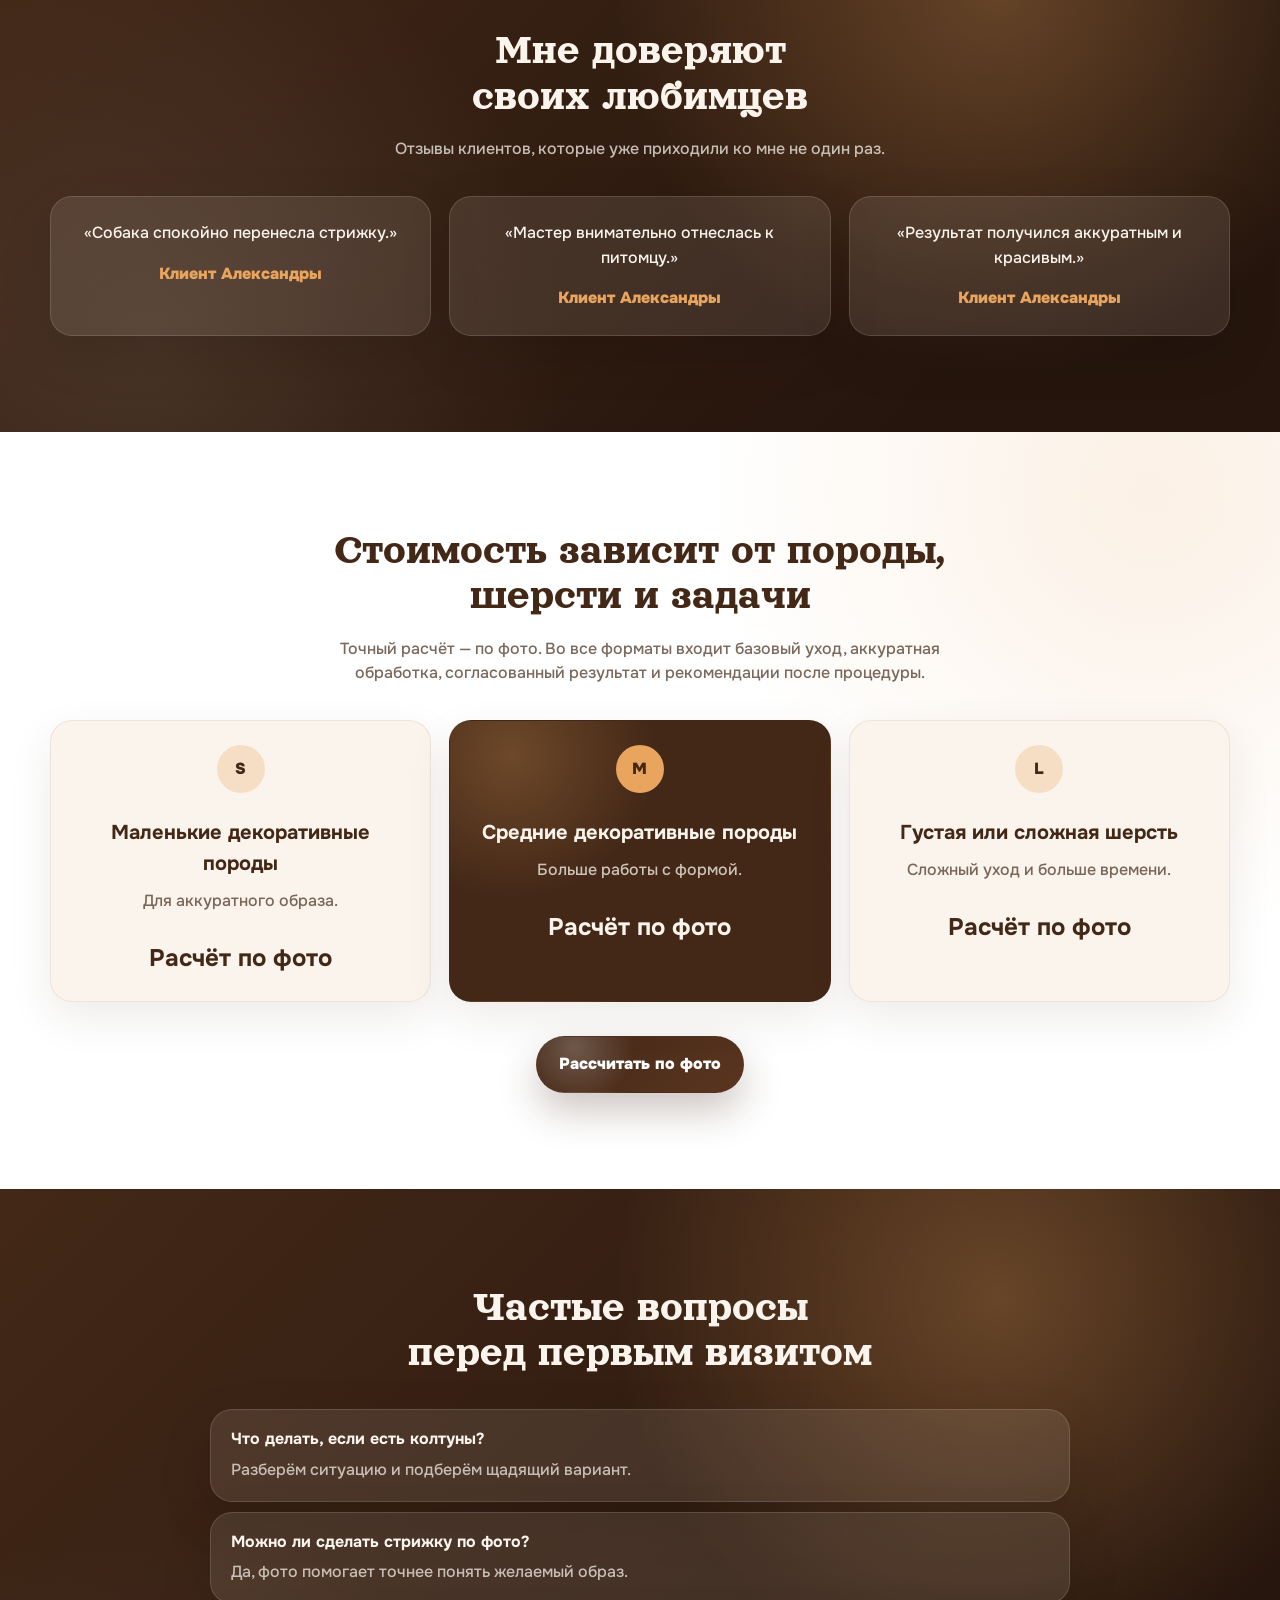
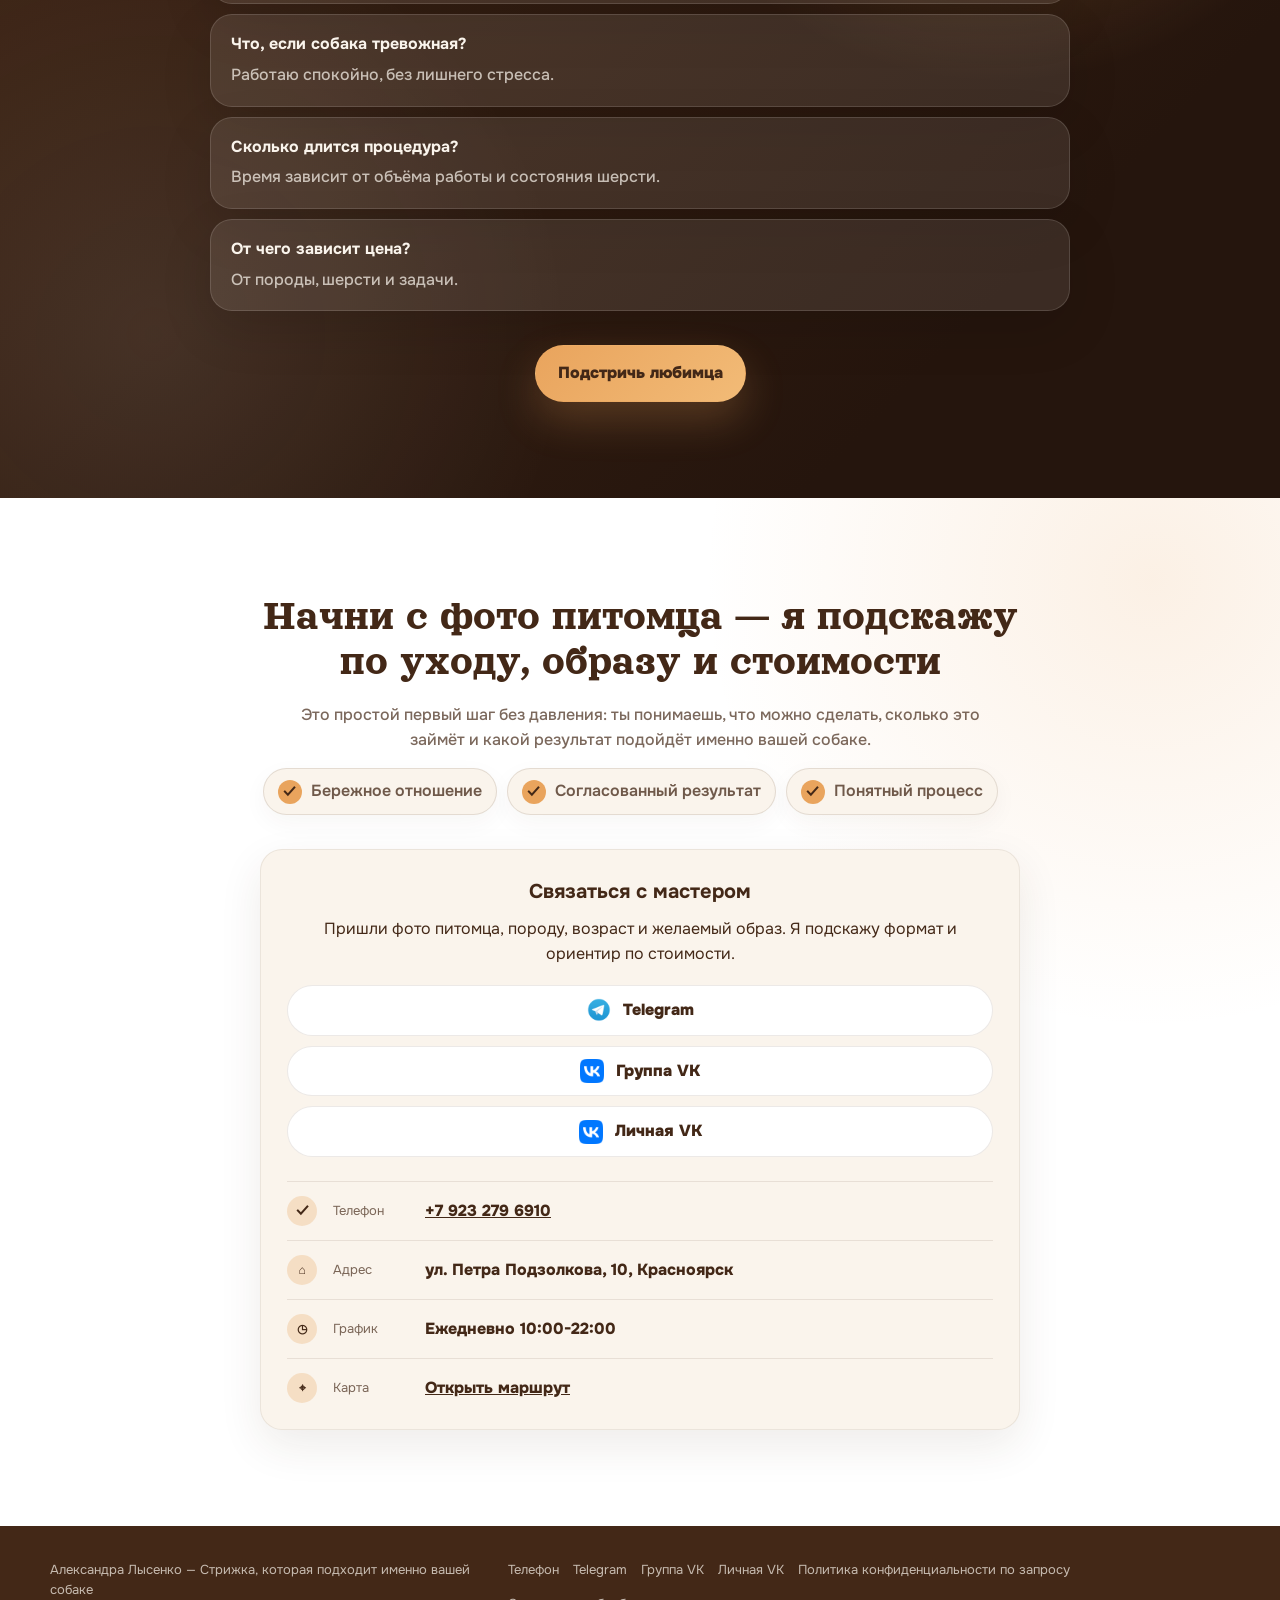
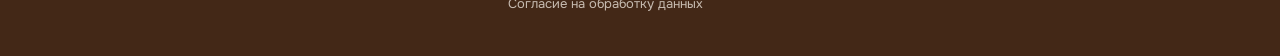
==== commit ee35501a: "Reapply "Аудит сайта и исправление косяков" This reverts commit b112b7e73479a48522520bd155dca378fa3c" ====
--- a/index.html
+++ b/index.html
@@ -7,7 +7,9 @@
   <meta property="og:title" content="Александра Лысенко — стрижка, которая подходит именно вашей собаке" />
   <meta property="og:description" content="Бережный уход по шерсти, породе, характеру собаки и вашему запросу." />
   <meta property="og:type" content="website" />
+  <meta property="og:image" content="assets/master-groomer.png" />
   <title>Александра Лысенко — стрижка, которая подходит именно вашей собаке</title>
+  <link rel="icon" href="assets/master-groomer.png" />
   <link rel="preconnect" href="https://fonts.googleapis.com" />
   <link rel="preconnect" href="https://fonts.gstatic.com" crossorigin />
   <link href="https://fonts.googleapis.com/css2?family=Onest:wght@400;500;600;700&family=Orelega+One&display=swap" rel="stylesheet" />
@@ -28,7 +30,7 @@
       </span>
     </a>
 
-    <input class="menu-toggle" type="checkbox" id="menu-toggle" aria-label="Открыть меню" />
+    <input class="menu-toggle" type="checkbox" id="menu-toggle" aria-label="Открыть меню" aria-controls="site-navigation" />
     <label class="menu-button" for="menu-toggle">
       <span></span>
       <span></span>
@@ -36,7 +38,7 @@
       <b>Меню</b>
     </label>
 
-    <nav class="main-nav" aria-label="Основное меню">
+    <nav class="main-nav" id="site-navigation" aria-label="Основное меню">
       <a href="#about">Обо мне</a>
       <a href="#safety">Безопасность</a>
       <a href="#approach">Подход</a>
@@ -270,7 +272,7 @@
       </div>
 
       <div class="section-action">
-        <a class="button button--primary" href="#works">Посмотреть работы</a>
+        <a class="button button--primary" href="#contact">Записаться</a>
       </div>
     </section>
 
--- a/style.css
+++ b/style.css
@@ -158,8 +158,7 @@
 }
 
 .main-nav a,
-.header-contact,
-.text-link {
+.header-contact {
   font-size: 13px;
   font-weight: 800;
   text-decoration: none;
@@ -169,8 +168,7 @@
   color: rgba(67, 40, 23, 0.68);
 }
 
-.main-nav a:hover,
-.text-link:hover {
+.main-nav a:hover {
   color: var(--caramel-deep);
 }
 
@@ -181,8 +179,17 @@
 
 .menu-toggle {
   position: absolute;
-  opacity: 0;
-  pointer-events: none;
+  width: 1px;
+  height: 1px;
+  margin: -1px;
+  overflow: hidden;
+  clip: rect(0 0 0 0);
+  white-space: nowrap;
+}
+
+.menu-toggle:focus-visible + .menu-button {
+  outline: 3px solid rgba(233, 164, 93, 0.56);
+  outline-offset: 3px;
 }
 
 .menu-button {
@@ -258,10 +265,7 @@
 }
 
 .section--milk,
-.section--rose,
-.section--sage,
 .section--deep,
-.section--soft,
 .section--hero {
   width: 100%;
   padding-inline: max(16px, calc((100% - var(--container)) / 2));
@@ -291,21 +295,6 @@
     var(--white);
 }
 
-.section--rose,
-.section--soft {
-  color: var(--milk);
-  background:
-    radial-gradient(circle at 12% 24%, rgba(233, 164, 93, 0.28), transparent 26rem),
-    radial-gradient(circle at 88% 76%, rgba(255, 255, 255, 0.08), transparent 26rem),
-    linear-gradient(135deg, var(--cinnamon), #321D12 76%);
-}
-
-.section--sage {
-  background:
-    radial-gradient(circle at 82% 18%, rgba(233, 164, 93, 0.14), transparent 24rem),
-    linear-gradient(180deg, var(--white), var(--milk));
-}
-
 .section--deep {
   color: var(--milk);
   background:
@@ -329,9 +318,7 @@
 }
 
 .section--hero .eyebrow,
-.section--rose .eyebrow,
-.section--deep .eyebrow,
-.section--soft .eyebrow {
+.section--deep .eyebrow {
   color: var(--caramel);
 }
 
@@ -386,9 +373,7 @@
 }
 
 .section--hero .hero__lead,
-.section--rose .section-heading p,
-.section--deep .section-heading p,
-.section--soft .section-heading p {
+.section--deep .section-heading p {
   color: rgba(250, 244, 236, 0.74);
 }
 
@@ -418,14 +403,6 @@
   font-size: var(--text-size);
   font-weight: 600;
   line-height: var(--text-line);
-}
-
-.section--soft .faq-item,
-.section--rose .review-card {
-  border-color: var(--light-faint);
-  color: var(--milk);
-  background: rgba(250, 244, 236, 0.1);
-  box-shadow: 0 18px 52px rgba(0, 0, 0, 0.12);
 }
 
 .button {
@@ -457,31 +434,10 @@
 }
 
 .section--hero .button--primary,
-.section--rose .button--primary,
-.section--deep .button--primary,
-.section--soft .button--primary {
+.section--deep .button--primary {
   color: var(--cinnamon);
   background: linear-gradient(135deg, var(--caramel), #F2BB77);
   box-shadow: 0 18px 42px rgba(233, 164, 93, 0.24);
-}
-
-.button--soft {
-  border-color: rgba(250, 244, 236, 0.28);
-  color: var(--milk);
-  background: rgba(250, 244, 236, 0.12);
-}
-
-.text-link {
-  display: inline-flex;
-  margin-top: 20px;
-  color: var(--cinnamon);
-}
-
-.section--rose .text-link,
-.section--soft .text-link,
-.section--deep .text-link,
-.text-link--light {
-  color: var(--caramel);
 }
 
 .hero-card,
@@ -577,8 +533,7 @@
   margin-left: auto;
 }
 
-.section:not(.section--hero) .section-action,
-.section:not(.section--hero) > .text-link {
+.section:not(.section--hero) .section-action {
   display: flex;
   justify-content: center;
   align-items: center;
@@ -735,7 +690,6 @@
   line-height: var(--text-line);
 }
 
-.section--rose .review-card p,
 .section--deep .review-card p {
   color: var(--milk);
 }
@@ -850,11 +804,6 @@
   font-weight: 400;
   font-size: 36px;
   line-height: 1;
-}
-
-.check-note p {
-  margin-bottom: 0;
-  color: rgba(250, 244, 236, 0.74);
 }
 
 .check-list,
@@ -1059,11 +1008,6 @@
   line-height: var(--text-line);
 }
 
-.section--soft .faq-item p,
-.section--rose .faq-item p {
-  color: rgba(250, 244, 236, 0.72);
-}
-
 .section--deep .faq-item p {
   color: rgba(250, 244, 236, 0.72);
 }
@@ -1265,14 +1209,37 @@
     grid-template-columns: 1fr;
   }
 
+  .section--hero {
+    grid-template-areas:
+      "content"
+      "card"
+      "actions";
+    justify-items: center;
+    gap: 38px;
+  }
+
+  .section--hero .hero__content,
+  .section--hero .hero__actions {
+    justify-self: start;
+  }
+
   .portfolio-grid,
   .feature-list,
   .reviews-grid,
   .price-grid,
   .safety-grid,
-  .agreement-grid,
   .anxiety__list {
     grid-template-columns: 1fr;
+  }
+
+  .agreement-grid {
+    grid-template-columns: repeat(2, minmax(0, 1fr));
+    max-width: 680px;
+  }
+
+  .agreement-card,
+  .agreement-card img {
+    min-height: 180px;
   }
 
   .process-list {
@@ -1340,10 +1307,7 @@
   }
 
   .section--milk,
-  .section--rose,
-  .section--sage,
   .section--deep,
-  .section--soft,
   .benefits,
   .process,
   .anxiety,
@@ -1353,16 +1317,14 @@
   }
 
   .section--hero {
-    grid-template-areas:
-      "content"
-      "card"
-      "actions";
     padding-top: 66px;
     gap: 34px;
+    justify-items: stretch;
   }
 
   .section--hero .hero__actions {
     justify-content: center;
+    justify-self: center;
   }
 
   h1 {
@@ -1386,6 +1348,16 @@
     aspect-ratio: 1 / 1;
   }
 
+  .agreement-grid {
+    grid-template-columns: repeat(2, minmax(0, 1fr));
+    gap: 10px;
+  }
+
+  .agreement-card,
+  .agreement-card img {
+    min-height: 160px;
+  }
+
   .process-list {
     grid-template-columns: 1fr;
   }
